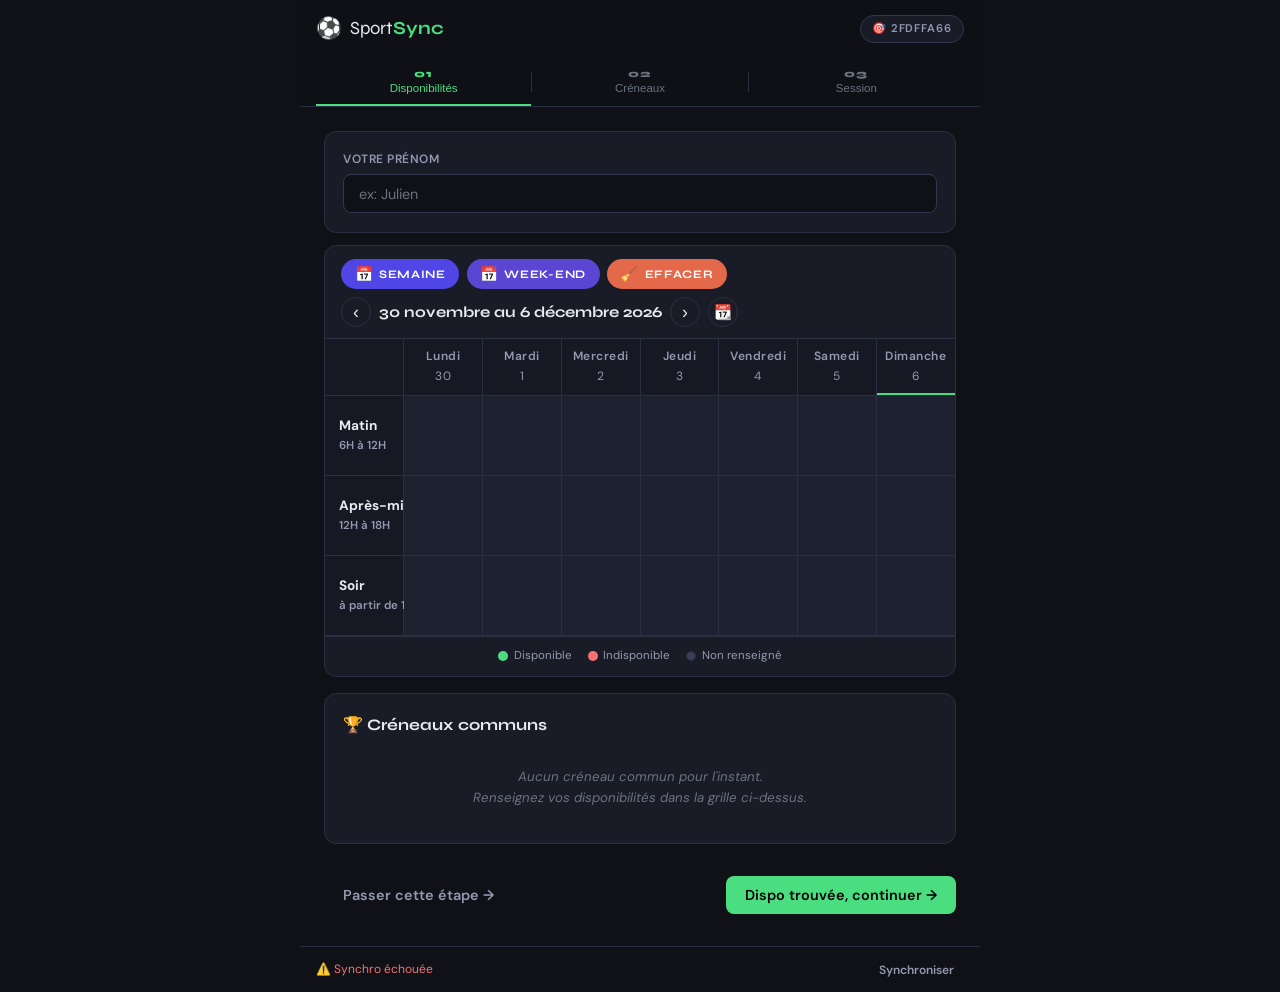
==== index.html @ 68a3a622 "V1.2 - version fonctionnelle - Correction de bugs - ajout d'une grille comme plany pour organiser l'" ====
<!DOCTYPE html>
<html lang="fr">
<head>
  <meta charset="UTF-8" />
  <meta name="viewport" content="width=device-width, initial-scale=1.0" />
  <meta name="theme-color" content="#0f1117" />
  <meta name="description" content="Organisez vos sessions de sport entre amis" />
  <title>SportSync — Sessions entre amis</title>

  <!-- PWA Manifest -->
  <link rel="manifest" href="manifest.json" />

  <!-- Fonts -->
  <link rel="preconnect" href="https://fonts.googleapis.com" />
  <link rel="preconnect" href="https://fonts.gstatic.com" crossorigin />
  <link href="https://fonts.googleapis.com/css2?family=Syne:wght@400;600;700;800&family=DM+Sans:ital,wght@0,300;0,400;0,500;1,300&display=swap" rel="stylesheet" />

  <!-- jQuery -->
  <script src="https://code.jquery.com/jquery-3.7.1.min.js" integrity="sha256-/JqT3SQfawRcv/BIHPThkBvs0OEvtFFmqPF/lYI/Cxo=" crossorigin="anonymous"></script>

  <!-- SheetJS CDN (export .xlsx) -->
  <script src="https://cdn.sheetjs.com/xlsx-latest/package/dist/xlsx.full.min.js"></script>

  <link rel="stylesheet" href="style.css" />
  <link rel="stylesheet" href="dispo.css" />
</head>
<body>

  <!-- ─── OFFLINE BANNER ─────────────────────────────────────── -->
  <div id="offline-banner" class="offline-banner hidden">
    <span class="offline-dot"></span>
    Mode consultation — modifications désactivées
  </div>

  <!-- ─── APP SHELL ──────────────────────────────────────────── -->
  <div id="app">

    <!-- HEADER -->
    <header class="app-header">
      <div class="header-inner">
        <div class="logo">
          <span class="logo-icon">⚽</span>
          <span class="logo-text">Sport<strong>Sync</strong></span>
        </div>
        <div class="session-badge" id="session-badge">—</div>
      </div>

      <!-- STEP PROGRESS NAV -->
      <nav class="steps-nav" id="steps-nav">
        <button class="step-btn active" data-step="1">
          <span class="step-num">01</span>
          <span class="step-label">Disponibilités</span>
        </button>
        <div class="step-connector"></div>
        <button class="step-btn" data-step="2">
          <span class="step-num">02</span>
          <span class="step-label">Créneaux</span>
        </button>
        <div class="step-connector"></div>
        <button class="step-btn" data-step="3">
          <span class="step-num">03</span>
          <span class="step-label">Session</span>
        </button>
      </nav>
    </header>

    <!-- MAIN CONTENT AREA -->
    <main class="app-main" id="app-main">

      <!-- ══════════════════════════════════════════════
           ÉTAPE 1 — DISPONIBILITÉS (Grille Plany)
      ══════════════════════════════════════════════ -->
      <section class="step-panel active" id="step-1">

        <!-- Saisie du prénom -->
        <div class="dispo-identity card">
          <div class="form-group">
            <label for="dispo-username">Votre prénom</label>
            <input type="text" id="dispo-username" placeholder="ex: Julien" autocomplete="given-name" />
          </div>
        </div>

        <!-- Grille Plany -->
        <div class="plany-module card">

          <div class="plany-toolbar">
            <div class="plany-filters">
              <div class="plany-filter-group">
                <button class="plany-btn plany-btn--week"    id="btn-filter-week">    <span class="plany-btn-icon">📅</span><span>SEMAINE</span></button>
                <button class="plany-btn plany-btn--weekend" id="btn-filter-weekend"> <span class="plany-btn-icon">📅</span><span>WEEK-END</span></button>
                <button class="plany-btn plany-btn--clear"   id="btn-filter-clear">   <span class="plany-btn-icon">🧹</span><span>EFFACER</span></button>
              </div>
            </div>
            <div class="plany-nav">
              <button class="plany-nav-arrow" id="btn-week-prev" aria-label="Semaine précédente">‹</button>
              <span class="plany-period" id="plany-period-label">—</span>
              <button class="plany-nav-arrow" id="btn-week-next" aria-label="Semaine suivante">›</button>
              <button class="plany-nav-cal"   id="btn-week-today" title="Aujourd'hui">📆</button>
            </div>
          </div>

          <div class="plany-grid-wrapper">
            <table class="plany-grid" id="plany-grid" role="grid" aria-label="Grille de disponibilités"></table>
          </div>

          <div class="plany-legend">
            <span class="legend-item"><span class="legend-dot legend-dot--ok"></span> Disponible</span>
            <span class="legend-item"><span class="legend-dot legend-dot--no"></span> Indisponible</span>
            <span class="legend-item"><span class="legend-dot legend-dot--empty"></span> Non renseigné</span>
          </div>
        </div>

        <!-- Panneau Créneaux Communs -->
        <div class="card" id="dispo-common-panel">
          <h3 class="card-title">🏆 Créneaux communs</h3>
          <div id="dispo-common-slots">
            <p class="empty-state">Renseignez vos disponibilités dans la grille ci-dessus.</p>
          </div>
        </div>

        <div class="step-actions">
          <button class="btn btn-ghost" id="btn-skip-dispo">Passer cette étape →</button>
          <button class="btn btn-primary" id="btn-dispo-next">Dispo trouvée, continuer →</button>
        </div>
      </section>

      <!-- Overlays grille dispo (hors flux de l'étape) -->
      <!-- Bottom sheet bulk (Semaine / Week-end) -->
      <div class="plany-bulk-overlay hidden" id="plany-bulk-overlay" role="dialog" aria-modal="true">
        <div class="plany-bulk-sheet">
          <p class="plany-bulk-title" id="plany-bulk-title">Que faire ?</p>
          <button class="plany-bulk-btn plany-bulk-btn--ok"     data-bulk="ok">✅ Disponible pour tous ces jours</button>
          <button class="plany-bulk-btn plany-bulk-btn--no"     data-bulk="no">❌ Indisponible pour tous ces jours</button>
          <button class="plany-bulk-btn plany-bulk-btn--clear"  data-bulk="clear">🗑️ Effacer ces jours</button>
          <button class="plany-bulk-btn plany-bulk-btn--cancel" id="btn-bulk-cancel">Annuler</button>
        </div>
      </div>

      <!-- Bottom sheet cellule (mobile) -->
      <div class="plany-cell-overlay hidden" id="plany-cell-overlay" role="dialog" aria-modal="true">
        <div class="plany-cell-sheet" id="plany-cell-sheet">
          <p class="plany-cell-title" id="plany-cell-title">—</p>
          <div id="plany-cell-options"></div>
          <button class="plany-cell-close" id="btn-cell-close">FERMER</button>
        </div>
      </div>

      <!-- ══════════════════════════════════════════════
           ÉTAPE 2 — CRÉNEAUX DE TERRAINS
      ══════════════════════════════════════════════ -->
      <section class="step-panel" id="step-2">
        <div class="panel-header">
          <h2>Recherche de créneaux</h2>
          <p class="panel-sub">Collez une annonce de réservation pour en extraire les créneaux automatiquement.</p>
        </div>

        <!-- Smart Parser -->
        <div class="card card-accent">
          <div class="card-title-row">
            <h3 class="card-title">✦ Smart Parser</h3>
            <span class="badge badge-new">IA locale</span>
          </div>
          <p class="card-desc">Collez ci-dessous le texte brut copié depuis un site de réservation de terrain.</p>
          <textarea
            id="smart-parser-input"
            class="parser-textarea"
            placeholder="Ex: Mardi 15 juillet — 20h00 à 21h00 — Terrain synthétique n°3 — 18€/h..."
            rows="5"
          ></textarea>
          <div class="parser-actions">
            <button class="btn btn-accent" id="btn-parse">Extraire les créneaux</button>
            <button class="btn btn-ghost btn-sm" id="btn-parse-clear">Effacer</button>
          </div>
          <!-- Résultat du parser -->
          <div id="parser-result" class="parser-result hidden"></div>
        </div>

        <!-- Créneaux proposés -->
        <div class="card">
          <h3 class="card-title">Créneaux proposés</h3>
          <div id="slots-container">
            <p class="empty-state">Aucun créneau ajouté pour l'instant.</p>
          </div>
          <button class="btn btn-outline btn-sm" id="btn-add-slot-manual" style="margin-top:1rem">
            + Ajouter manuellement
          </button>
        </div>

        <!-- Météo -->
        <div class="card card-weather" id="weather-card">
          <h3 class="card-title">🌤 Météo du jour sélectionné</h3>
          <div id="weather-content">
            <p class="empty-state">Sélectionnez un créneau pour voir la météo.</p>
          </div>
        </div>

        <div class="step-actions">
          <button class="btn btn-ghost" id="btn-slots-back">← Retour</button>
          <button class="btn btn-primary" id="btn-slots-next">Créneau retenu, finaliser →</button>
        </div>
      </section>

      <!-- ══════════════════════════════════════════════
           ÉTAPE 3 — SESSION FINALE
      ══════════════════════════════════════════════ -->
      <section class="step-panel" id="step-3">
        <div class="panel-header">
          <h2>Finalisation</h2>
          <p class="panel-sub">Confirmez les détails et gérez les inscriptions.</p>
        </div>

        <!-- ── MODE LECTURE : fiche récap (injectée par renderSession) ── -->
        <div class="card" id="session-view-card">
          <div class="card-title-row">
            <h3 class="card-title">📋 Infos de la session</h3>
          </div>
          <!-- Contenu injecté par renderSession() -->
          <div id="session-view"></div>
        </div>

        <!-- ── MODE ÉDITION : formulaire complet ── -->
        <div class="card hidden" id="session-form">
          <h3 class="card-title">✏️ Renseigner / Modifier la session</h3>

          <!-- Recherche club -->
          <div class="form-row" style="position:relative">
            <div class="form-group">
              <label for="session-club-search">Rechercher un club enregistré</label>
              <input type="text" id="session-club-search" placeholder="ex: City Padel…" autocomplete="off" />
              <div id="club-suggestions" class="club-suggestions hidden"></div>
            </div>
          </div>

          <!-- Date & heure -->
          <div class="form-row">
            <div class="form-group">
              <label for="session-date">Date &amp; heure</label>
              <input type="datetime-local" id="session-date" />
            </div>
          </div>

          <!-- Lieu + Prix -->
          <div class="form-row two-col">
            <div class="form-group">
              <label for="session-venue">Lieu / Terrain</label>
              <input type="text" id="session-venue" placeholder="ex: City Padel Bordeaux" />
            </div>
            <div class="form-group">
              <label for="session-price">Prix total (€)</label>
              <input type="number" id="session-price" placeholder="ex: 36" min="0" step="0.5" />
            </div>
          </div>

          <!-- Adresse -->
          <div class="form-row">
            <div class="form-group">
              <label for="session-address">Adresse</label>
              <input type="text" id="session-address" placeholder="12 rue des Sports, Bordeaux" />
            </div>
          </div>

          <!-- Google Maps URL -->
          <div class="form-row">
            <div class="form-group">
              <label for="session-maps-url">Lien Google Maps</label>
              <input type="url" id="session-maps-url" placeholder="https://maps.google.com/…" />
            </div>
          </div>

          <!-- Lien réservation -->
          <div class="form-row">
            <div class="form-group">
              <label for="session-booking-url">Lien de réservation</label>
              <input type="url" id="session-booking-url" placeholder="https://…" />
            </div>
          </div>

          <!-- Notes + Max joueurs -->
          <div class="form-row two-col">
            <div class="form-group">
              <label for="session-notes">Notes</label>
              <input type="text" id="session-notes" placeholder="Parking, code d'accès…" />
            </div>
            <div class="form-group">
              <label for="session-max-players">Joueurs max <span style="color:var(--accent);font-size:.7rem">(avant liste d'attente)</span></label>
              <input type="number" id="session-max-players" value="10" min="1" max="50" />
            </div>
          </div>

          <div style="display:flex;gap:.6rem;flex-wrap:wrap;margin-top:.5rem">
            <button class="btn btn-primary" id="btn-save-session">💾 Enregistrer</button>
            <button class="btn btn-ghost"   id="btn-cancel-edit">Annuler</button>
          </div>
        </div>

        <!-- Inscriptions -->
        <div class="card">
          <h3 class="card-title">
            Inscrits <span id="player-count" class="count-badge">0</span>
            <span style="font-size:.7rem;color:var(--text-sub);font-weight:400"> / </span>
            <span id="player-max" class="count-badge count-badge--grey">10</span>
          </h3>
          <div id="players-list">
            <p class="empty-state">Aucun inscrit pour l'instant.</p>
          </div>
          <div class="form-row two-col" style="margin-top:1rem">
            <div class="form-group">
              <input type="text" id="new-player-name" placeholder="Prénom" />
            </div>
            <button class="btn btn-outline" id="btn-add-player">+ Inscrire</button>
          </div>
        </div>

        <!-- Liste d'attente -->
        <div class="card">
          <h3 class="card-title">Liste d'attente <span id="waitlist-count" class="count-badge count-badge--grey">0</span></h3>
          <div id="waitlist-container">
            <p class="empty-state">Liste d'attente vide.</p>
          </div>
        </div>

        <!-- Exports -->
        <div class="card card-export">
          <h3 class="card-title">Exporter</h3>
          <div class="export-actions">
            <button class="btn btn-export" id="btn-export-xlsx"><span class="export-icon">📊</span> Export Excel (.xlsx)</button>
            <button class="btn btn-export" id="btn-export-ics"><span class="export-icon">📅</span> Ajouter au calendrier (.ics)</button>
          </div>
        </div>

        <div class="step-actions">
          <button class="btn btn-ghost" id="btn-final-back">← Retour</button>
        </div>
      </section>

    </main>

    <!-- SYNC STATUS -->
    <footer class="app-footer">
      <span id="sync-status" class="sync-status">⏳ Vérification…</span>
      <button class="btn btn-ghost btn-xs" id="btn-force-sync">Synchroniser</button>
    </footer>

  </div><!-- /#app -->

  <!-- MODAL — Ajout manuel créneau -->
  <div class="modal-overlay hidden" id="modal-slot">
    <div class="modal">
      <h3>Ajouter un créneau</h3>
      <div class="form-group"><label>Date</label><input type="date" id="modal-slot-date" /></div>
      <div class="form-row two-col">
        <div class="form-group"><label>Début</label><input type="time" id="modal-slot-start" /></div>
        <div class="form-group"><label>Fin</label><input type="time" id="modal-slot-end" /></div>
      </div>
      <div class="form-row two-col">
        <div class="form-group"><label>Lieu</label><input type="text" id="modal-slot-venue" placeholder="Terrain n°2" /></div>
        <div class="form-group"><label>Prix (€)</label><input type="number" id="modal-slot-price" placeholder="18" /></div>
      </div>
      <div class="modal-actions">
        <button class="btn btn-ghost" id="btn-modal-cancel">Annuler</button>
        <button class="btn btn-primary" id="btn-modal-confirm">Ajouter</button>
      </div>
    </div>
  </div>

  <!-- TOAST NOTIFICATION -->
  <div id="toast" class="toast hidden"></div>

  <script src="dispo.js"></script>
  <script src="app.js"></script>
</body>
</html>
---- style.css ----
/* ═══════════════════════════════════════════════════
   SPORTSYNC — style.css
   Thème : Dark industrial / sporty
   Mobile-first, CSS custom properties
═══════════════════════════════════════════════════ */

/* ─── RESET & BASE ───────────────────────────────── */
*, *::before, *::after { box-sizing: border-box; margin: 0; padding: 0; }

:root {
  /* Palette */
  --bg:           #0f1117;
  --bg-card:      #191c27;
  --bg-card-alt:  #1e2130;
  --border:       #2a2f42;
  --border-light: #323750;

  --accent:       #4ade80;      /* vert sport */
  --accent-dim:   #22c55e44;
  --accent2:      #f59e0b;      /* orange vote */
  --accent3:      #60a5fa;      /* bleu météo */
  --danger:       #f87171;
  --muted:        #6b7280;

  --text:         #e8eaf0;
  --text-sub:     #9299b0;
  --text-inv:     #0f1117;

  /* Typography */
  --font-display: 'Syne', sans-serif;
  --font-body:    'DM Sans', sans-serif;

  /* Spacing */
  --gap:    1rem;
  --radius: 12px;
  --radius-sm: 8px;

  /* Transitions */
  --ease: cubic-bezier(0.22, 1, 0.36, 1);
}

html { font-size: 16px; scroll-behavior: smooth; }

body {
  font-family: var(--font-body);
  background: var(--bg);
  color: var(--text);
  min-height: 100dvh;
  line-height: 1.6;
  -webkit-font-smoothing: antialiased;
}

/* ─── OFFLINE BANNER ─────────────────────────────── */
.offline-banner {
  position: fixed;
  top: 0; left: 0; right: 0;
  z-index: 1000;
  background: var(--accent2);
  color: #000;
  font-size: .8rem;
  font-weight: 600;
  letter-spacing: .04em;
  padding: .4rem 1rem;
  text-align: center;
  display: flex;
  align-items: center;
  justify-content: center;
  gap: .5rem;
}

.offline-dot {
  width: 8px; height: 8px;
  border-radius: 50%;
  background: #000;
  animation: pulse 1.4s ease infinite;
}

@keyframes pulse {
  0%, 100% { opacity: 1; }
  50%       { opacity: .3; }
}

/* ─── APP SHELL ──────────────────────────────────── */
#app {
  display: flex;
  flex-direction: column;
  min-height: 100dvh;
  max-width: 680px;
  margin: 0 auto;
}

/* ─── HEADER ─────────────────────────────────────── */
.app-header {
  position: sticky;
  top: 0;
  z-index: 100;
  background: rgba(15,17,23,.92);
  backdrop-filter: blur(12px);
  -webkit-backdrop-filter: blur(12px);
  border-bottom: 1px solid var(--border);
  padding: .75rem 1rem 0;
}

.header-inner {
  display: flex;
  align-items: center;
  justify-content: space-between;
  margin-bottom: .75rem;
}

.logo {
  display: flex;
  align-items: center;
  gap: .5rem;
  font-family: var(--font-display);
  font-size: 1.15rem;
  color: var(--text);
}

.logo-icon { font-size: 1.3rem; }
.logo strong { color: var(--accent); }

.session-badge {
  font-size: .7rem;
  font-weight: 600;
  letter-spacing: .08em;
  text-transform: uppercase;
  background: var(--bg-card);
  border: 1px solid var(--border-light);
  color: var(--text-sub);
  padding: .25rem .7rem;
  border-radius: 100px;
}

/* ─── STEPS NAV ──────────────────────────────────── */
.steps-nav {
  display: flex;
  align-items: center;
  gap: 0;
  padding-bottom: 0;
  overflow-x: auto;
  scrollbar-width: none;
}

.steps-nav::-webkit-scrollbar { display: none; }

.step-btn {
  display: flex;
  flex-direction: column;
  align-items: center;
  gap: .15rem;
  padding: .6rem .75rem;
  background: none;
  border: none;
  border-bottom: 2px solid transparent;
  cursor: pointer;
  transition: border-color .2s var(--ease), color .2s;
  color: var(--muted);
  flex: 1;
  min-width: 90px;
}

.step-btn.active {
  color: var(--accent);
  border-bottom-color: var(--accent);
}

.step-btn.done {
  color: var(--text-sub);
  border-bottom-color: var(--border-light);
}

.step-num {
  font-family: var(--font-display);
  font-size: .65rem;
  font-weight: 800;
  letter-spacing: .1em;
}

.step-label {
  font-size: .72rem;
  font-weight: 500;
}

.step-connector {
  width: 1px;
  height: 20px;
  background: var(--border);
  flex-shrink: 0;
}

/* ─── MAIN / PANELS ──────────────────────────────── */
.app-main { flex: 1; padding: 1.25rem 1rem; }

.step-panel {
  display: none;
  animation: fadeUp .3s var(--ease) both;
}

.step-panel.active { display: block; }

@keyframes fadeUp {
  from { opacity: 0; transform: translateY(10px); }
  to   { opacity: 1; transform: translateY(0); }
}

/* ─── PANEL HEADER ───────────────────────────────── */
.panel-header { margin-bottom: 1.25rem; }

.panel-header h2 {
  font-family: var(--font-display);
  font-size: 1.5rem;
  font-weight: 800;
  letter-spacing: -.02em;
  color: var(--text);
}

.panel-sub {
  font-size: .85rem;
  color: var(--text-sub);
  margin-top: .2rem;
}

/* ─── CARDS ──────────────────────────────────────── */
.card {
  background: var(--bg-card);
  border: 1px solid var(--border);
  border-radius: var(--radius);
  padding: 1.15rem;
  margin-bottom: 1rem;
  transition: border-color .2s;
}

.card:focus-within { border-color: var(--border-light); }

.card-accent {
  background: linear-gradient(135deg, #191c27 60%, #1a2520);
  border-color: var(--accent-dim);
  position: relative;
  overflow: hidden;
}

.card-accent::before {
  content: '';
  position: absolute;
  top: -40px; right: -40px;
  width: 120px; height: 120px;
  background: radial-gradient(circle, var(--accent-dim) 0%, transparent 70%);
  pointer-events: none;
}

.card-weather { border-color: #1e3a5f; background: linear-gradient(135deg, #191c27 60%, #131e30); }
.card-export  { background: var(--bg-card-alt); }

.card-title {
  font-family: var(--font-display);
  font-size: 1rem;
  font-weight: 700;
  margin-bottom: .75rem;
  color: var(--text);
}

.card-title-row {
  display: flex;
  align-items: center;
  justify-content: space-between;
  margin-bottom: .5rem;
}

.card-desc {
  font-size: .82rem;
  color: var(--text-sub);
  margin-bottom: .75rem;
}

/* ─── FORMS ──────────────────────────────────────── */
.form-row { margin-bottom: .75rem; }
.form-row.two-col { display: grid; grid-template-columns: 1fr 1fr; gap: .75rem; }

.form-group {
  display: flex;
  flex-direction: column;
  gap: .3rem;
}

label {
  font-size: .75rem;
  font-weight: 600;
  color: var(--text-sub);
  letter-spacing: .04em;
  text-transform: uppercase;
}

input[type="text"],
input[type="number"],
input[type="date"],
input[type="time"],
input[type="datetime-local"],
textarea {
  background: var(--bg);
  border: 1px solid var(--border-light);
  border-radius: var(--radius-sm);
  color: var(--text);
  font-family: var(--font-body);
  font-size: .9rem;
  padding: .6rem .9rem;
  width: 100%;
  transition: border-color .2s;
  outline: none;
  -webkit-appearance: none;
}

input:focus, textarea:focus {
  border-color: var(--accent);
  box-shadow: 0 0 0 3px var(--accent-dim);
}

input::placeholder, textarea::placeholder { color: var(--muted); }

/* date/time color fix */
input[type="date"]::-webkit-calendar-picker-indicator,
input[type="time"]::-webkit-calendar-picker-indicator,
input[type="datetime-local"]::-webkit-calendar-picker-indicator {
  filter: invert(.6);
  cursor: pointer;
}

/* ─── PARSER TEXTAREA ────────────────────────────── */
.parser-textarea {
  font-size: .82rem;
  line-height: 1.7;
  resize: vertical;
  min-height: 100px;
}

.parser-actions {
  display: flex;
  align-items: center;
  gap: .6rem;
  margin-top: .6rem;
}

.parser-result {
  margin-top: 1rem;
  background: var(--bg);
  border: 1px solid var(--border-light);
  border-radius: var(--radius-sm);
  padding: .75rem;
  font-size: .8rem;
  font-family: 'Courier New', monospace;
  color: var(--accent);
  white-space: pre-wrap;
  word-break: break-word;
  max-height: 200px;
  overflow-y: auto;
}

/* ─── BUTTONS ────────────────────────────────────── */
.btn {
  display: inline-flex;
  align-items: center;
  justify-content: center;
  gap: .4rem;
  border: none;
  border-radius: var(--radius-sm);
  cursor: pointer;
  font-family: var(--font-body);
  font-size: .9rem;
  font-weight: 600;
  padding: .65rem 1.2rem;
  transition: background .15s, transform .1s, opacity .15s;
  text-decoration: none;
  white-space: nowrap;
}

.btn:active { transform: scale(.97); }
.btn:disabled { opacity: .4; cursor: not-allowed; }

.btn-primary  { background: var(--accent); color: #000; }
.btn-primary:hover { background: #6ee7a0; }

.btn-accent   { background: #22c55e22; color: var(--accent); border: 1px solid var(--accent-dim); }
.btn-accent:hover { background: #22c55e33; }

.btn-outline  { background: transparent; color: var(--text); border: 1px solid var(--border-light); }
.btn-outline:hover { border-color: var(--accent); color: var(--accent); }

.btn-ghost    { background: transparent; color: var(--text-sub); }
.btn-ghost:hover { color: var(--text); }

.btn-sm  { font-size: .8rem; padding: .45rem .9rem; }
.btn-xs  { font-size: .75rem; padding: .3rem .65rem; }

.btn-export {
  background: var(--bg);
  border: 1px solid var(--border-light);
  color: var(--text);
  border-radius: var(--radius-sm);
  padding: .75rem 1rem;
  font-size: .85rem;
  flex: 1;
}
.btn-export:hover { border-color: var(--accent); color: var(--accent); }
.export-icon { font-size: 1.1rem; }

/* ─── STEP ACTIONS ───────────────────────────────── */
.step-actions {
  display: flex;
  justify-content: space-between;
  align-items: center;
  padding: 1rem 0 .5rem;
  gap: .75rem;
}

.export-actions {
  display: flex;
  gap: .75rem;
  flex-wrap: wrap;
}

/* ─── BADGES ─────────────────────────────────────── */
.badge {
  font-size: .65rem;
  font-weight: 700;
  letter-spacing: .08em;
  text-transform: uppercase;
  padding: .2rem .6rem;
  border-radius: 100px;
}

.badge-new { background: var(--accent-dim); color: var(--accent); }

.count-badge {
  display: inline-flex;
  align-items: center;
  justify-content: center;
  background: var(--accent-dim);
  color: var(--accent);
  font-size: .72rem;
  font-weight: 700;
  padding: .1rem .45rem;
  border-radius: 100px;
  margin-left: .4rem;
  font-family: var(--font-display);
}

.count-badge--grey {
  background: var(--border);
  color: var(--muted);
}

/* ─── EMPTY STATE ────────────────────────────────── */
.empty-state {
  font-size: .83rem;
  color: var(--muted);
  text-align: center;
  padding: 1rem 0;
  font-style: italic;
}

/* ─── DISPO TABLE ────────────────────────────────── */
.dispo-table {
  width: 100%;
  border-collapse: collapse;
  font-size: .82rem;
}

.dispo-table th {
  text-align: left;
  font-size: .7rem;
  font-weight: 700;
  text-transform: uppercase;
  letter-spacing: .06em;
  color: var(--text-sub);
  padding: .4rem .5rem;
  border-bottom: 1px solid var(--border);
}

.dispo-table td {
  padding: .5rem .5rem;
  border-bottom: 1px solid var(--border);
  color: var(--text);
  vertical-align: middle;
}

.dispo-table tr:last-child td { border-bottom: none; }

.dispo-table tr:hover td { background: var(--bg-card-alt); }

.btn-delete {
  background: none;
  border: none;
  color: var(--muted);
  cursor: pointer;
  font-size: .8rem;
  padding: .2rem .4rem;
  border-radius: 4px;
  transition: color .15s, background .15s;
}
.btn-delete:hover { color: var(--danger); background: #f8717122; }

/* ─── SLOTS LIST ─────────────────────────────────── */
.slot-item {
  display: flex;
  align-items: center;
  gap: .75rem;
  padding: .65rem .5rem;
  border-bottom: 1px solid var(--border);
  transition: background .15s;
}

.slot-item:last-child { border-bottom: none; }
.slot-item:hover { background: var(--bg-card-alt); border-radius: var(--radius-sm); }

.slot-info { flex: 1; }

.slot-date {
  font-family: var(--font-display);
  font-weight: 700;
  font-size: .9rem;
}

.slot-meta {
  font-size: .75rem;
  color: var(--text-sub);
  margin-top: .1rem;
}

.slot-price {
  font-size: .85rem;
  font-weight: 700;
  color: var(--accent2);
  white-space: nowrap;
}

.vote-btn {
  background: var(--bg);
  border: 1px solid var(--border-light);
  color: var(--text-sub);
  border-radius: var(--radius-sm);
  padding: .3rem .6rem;
  font-size: .8rem;
  cursor: pointer;
  transition: all .15s;
  display: flex;
  align-items: center;
  gap: .3rem;
}

.vote-btn.voted {
  background: var(--accent-dim);
  border-color: var(--accent);
  color: var(--accent);
}

.vote-btn:hover:not(.voted) { border-color: var(--border-light); color: var(--text); }

/* ─── PLAYERS LIST ───────────────────────────────── */
.player-item {
  display: flex;
  align-items: center;
  justify-content: space-between;
  padding: .5rem .5rem;
  border-bottom: 1px solid var(--border);
}

.player-item:last-child { border-bottom: none; }

.player-name { font-size: .9rem; font-weight: 500; }
.player-num  { font-size: .72rem; color: var(--muted); }

/* ─── WEATHER WIDGET ─────────────────────────────── */
.weather-grid {
  display: grid;
  grid-template-columns: repeat(auto-fit, minmax(100px, 1fr));
  gap: .6rem;
  margin-top: .5rem;
}

.weather-cell {
  background: var(--bg);
  border-radius: var(--radius-sm);
  padding: .6rem;
  text-align: center;
  border: 1px solid var(--border);
}

.weather-temp {
  font-family: var(--font-display);
  font-size: 1.3rem;
  font-weight: 800;
  color: var(--accent3);
}

.weather-label {
  font-size: .7rem;
  color: var(--text-sub);
  margin-top: .2rem;
}

/* ─── FOOTER / SYNC ──────────────────────────────── */
.app-footer {
  display: flex;
  align-items: center;
  justify-content: space-between;
  padding: .6rem 1rem;
  border-top: 1px solid var(--border);
  background: var(--bg);
}

.sync-status {
  font-size: .75rem;
  color: var(--muted);
}

.sync-status.ok   { color: var(--accent); }
.sync-status.err  { color: var(--danger); }

/* ─── MODAL ──────────────────────────────────────── */
.modal-overlay {
  position: fixed;
  inset: 0;
  z-index: 200;
  background: rgba(0,0,0,.7);
  backdrop-filter: blur(4px);
  display: flex;
  align-items: flex-end;
  justify-content: center;
  padding: 1rem;
  animation: fadeIn .2s ease;
}

@keyframes fadeIn { from { opacity: 0; } to { opacity: 1; } }

.modal {
  background: var(--bg-card);
  border: 1px solid var(--border-light);
  border-radius: var(--radius) var(--radius) 0 0;
  padding: 1.5rem 1.25rem;
  width: 100%;
  max-width: 480px;
  animation: slideUp .3s var(--ease);
}

@keyframes slideUp {
  from { transform: translateY(30px); opacity: 0; }
  to   { transform: translateY(0);    opacity: 1; }
}

.modal h3 {
  font-family: var(--font-display);
  font-size: 1.1rem;
  font-weight: 700;
  margin-bottom: 1rem;
}

.modal-actions {
  display: flex;
  justify-content: flex-end;
  gap: .6rem;
  margin-top: 1.25rem;
}

/* ─── TOAST ──────────────────────────────────────── */
.toast {
  position: fixed;
  bottom: 5rem;
  left: 50%;
  transform: translateX(-50%);
  background: var(--bg-card-alt);
  border: 1px solid var(--border-light);
  color: var(--text);
  font-size: .85rem;
  font-weight: 500;
  padding: .65rem 1.25rem;
  border-radius: 100px;
  z-index: 300;
  white-space: nowrap;
  box-shadow: 0 8px 32px rgba(0,0,0,.5);
  animation: toastIn .25s var(--ease);
}

@keyframes toastIn {
  from { opacity: 0; transform: translateX(-50%) translateY(8px); }
  to   { opacity: 1; transform: translateX(-50%) translateY(0); }
}

.toast.success { border-color: var(--accent); color: var(--accent); }
.toast.error   { border-color: var(--danger); color: var(--danger); }

/* ─── UTILITY ────────────────────────────────────── */
.hidden { display: none !important; }

/* ─── RESPONSIVE (tablette+) ─────────────────────── */
@media (min-width: 600px) {
  .app-main { padding: 1.5rem; }

  .panel-header h2 { font-size: 1.85rem; }

  .step-btn { min-width: 120px; }

  .modal { border-radius: var(--radius); }
  .modal-overlay { align-items: center; }
}

/* ─── PWA safe area ──────────────────────────────── */
@supports (padding: env(safe-area-inset-bottom)) {
  .app-footer { padding-bottom: calc(.6rem + env(safe-area-inset-bottom)); }
}

/* ════════════════════════════════════════════════════
   SESSION — Fiche récapitulative (mode lecture)
════════════════════════════════════════════════════ */

.session-recap {
  display: flex;
  flex-direction: column;
  gap: .55rem;
}

.session-recap-row--main {
  display: flex;
  align-items: flex-start;
  justify-content: space-between;
  gap: .75rem;
}

.session-recap-date {
  font-family: var(--font-display);
  font-size: 1.05rem;
  font-weight: 800;
  color: var(--text);
  line-height: 1.2;
}

.session-recap-venue {
  font-size: .88rem;
  color: var(--accent);
  font-weight: 600;
  margin-top: .15rem;
}

.session-recap-price {
  font-family: var(--font-display);
  font-size: 1.15rem;
  font-weight: 800;
  color: var(--accent2);
  white-space: nowrap;
  padding-top: .1rem;
}

.session-recap-address,
.session-recap-notes {
  font-size: .82rem;
  color: var(--text-sub);
  line-height: 1.5;
}

.session-recap-actions {
  display: flex;
  gap: .5rem;
  flex-wrap: wrap;
  margin-top: .4rem;
  padding-top: .65rem;
  border-top: 1px solid var(--border);
}

.session-maps-btn {
  color: var(--accent3) !important;
  border-color: #1e3a5f !important;
}

/* ════════════════════════════════════════════════════
   CLUBS — Autocomplétion
════════════════════════════════════════════════════ */

.club-suggestions {
  position: absolute;
  top: calc(100% + 4px);
  left: 0; right: 0;
  z-index: 200;
  background: var(--bg-card-alt);
  border: 1px solid var(--border-light);
  border-radius: var(--radius-sm);
  box-shadow: 0 8px 24px rgba(0,0,0,.4);
  max-height: 200px;
  overflow-y: auto;
}

.club-suggestion {
  padding: .6rem .85rem;
  cursor: pointer;
  display: flex;
  flex-direction: column;
  gap: .1rem;
  border-bottom: 1px solid var(--border);
  transition: background .12s;
}
.club-suggestion:last-child { border-bottom: none; }
.club-suggestion:hover { background: var(--bg-card); }

.club-name {
  font-size: .88rem;
  font-weight: 600;
  color: var(--text);
}

.club-addr {
  font-size: .73rem;
  color: var(--text-sub);
}
---- dispo.css ----
/* ════════════════════════════════════════════════════
   SPORTSYNC — dispo.css
   Module grille Disponibilités (style Plany)
   Mobile-first → Desktop via media queries
════════════════════════════════════════════════════ */

/* ── Variables (héritées de style.css, redéclarées ici
      pour que le fichier soit autonome si besoin) ── */
:root {
  --dispo-ok:        #4ade80;
  --dispo-ok-bg:     #16a34a55;
  --dispo-ok-hover:  #16a34a88;
  --dispo-no:        #f87171;
  --dispo-no-bg:     #dc262655;
  --dispo-no-hover:  #dc262688;
  --dispo-empty-bg:  #1e2130;
  --dispo-empty-hover:#252a3a;
  --dispo-border:    #2a2f42;
  --dispo-header-bg: #161924;
  --dispo-text:      #e8eaf0;
  --dispo-sub:       #9299b0;
  --dispo-radius:    10px;
  --dispo-cell-h-mob: 52px;   /* hauteur cellule mobile */
  --dispo-cell-h-desk: 80px;  /* hauteur cellule desktop */
}

/* ════════════════════════════════════════════════════
   IDENTITY BAR
════════════════════════════════════════════════════ */
.dispo-identity {
  margin-bottom: .75rem;
}

/* ════════════════════════════════════════════════════
   MODULE WRAPPER
════════════════════════════════════════════════════ */
.plany-module {
  padding: 0;
  overflow: hidden;
}

/* ════════════════════════════════════════════════════
   TOOLBAR
════════════════════════════════════════════════════ */
.plany-toolbar {
  display: flex;
  flex-direction: column;
  gap: .6rem;
  padding: .85rem 1rem .65rem;
  border-bottom: 1px solid var(--dispo-border);
}

/* ── Filtres ── */
.plany-filters { display: flex; align-items: center; }

.plany-filter-group {
  display: flex;
  gap: .45rem;
  flex-wrap: wrap;
}

.plany-btn {
  display: inline-flex;
  align-items: center;
  gap: .35rem;
  font-family: var(--font-display, 'Syne', sans-serif);
  font-size: .72rem;
  font-weight: 700;
  letter-spacing: .06em;
  padding: .4rem .85rem;
  border: none;
  border-radius: 100px;
  cursor: pointer;
  transition: opacity .15s, transform .1s;
  white-space: nowrap;
}

.plany-btn:active { transform: scale(.95); }

.plany-btn--week    { background: #4f46e5; color: #fff; }
.plany-btn--weekend { background: #5b46d4; color: #fff; }
.plany-btn--clear   { background: #e4684a; color: #fff; }

.plany-btn-icon { font-size: .9rem; }

/* ── Navigation ── */
.plany-nav {
  display: flex;
  align-items: center;
  gap: .5rem;
}

.plany-period {
  font-family: var(--font-display, 'Syne', sans-serif);
  font-size: .95rem;
  font-weight: 700;
  color: var(--dispo-text);
  flex: 1;
  text-align: center;
}

.plany-nav-arrow {
  background: none;
  border: 1px solid var(--dispo-border);
  color: var(--dispo-text);
  border-radius: 50%;
  width: 30px; height: 30px;
  font-size: 1.1rem;
  cursor: pointer;
  display: flex; align-items: center; justify-content: center;
  transition: background .15s;
  flex-shrink: 0;
}
.plany-nav-arrow:hover { background: var(--dispo-empty-hover); }

.plany-nav-cal {
  background: none;
  border: 1px solid var(--dispo-border);
  border-radius: 50%;
  width: 30px; height: 30px;
  font-size: .9rem;
  cursor: pointer;
  display: flex; align-items: center; justify-content: center;
  transition: background .15s;
  flex-shrink: 0;
}
.plany-nav-cal:hover { background: var(--dispo-empty-hover); }

/* ════════════════════════════════════════════════════
   GRILLE — MOBILE (jours en lignes, créneaux en colonnes)
════════════════════════════════════════════════════ */
.plany-grid-wrapper {
  overflow-x: auto;
  -webkit-overflow-scrolling: touch;
}

.plany-grid {
  width: 100%;
  border-collapse: collapse;
  table-layout: fixed;
}

/* ── En-têtes ── */
.plany-grid th {
  background: var(--dispo-header-bg);
  color: var(--dispo-sub);
  font-family: var(--font-body, 'DM Sans', sans-serif);
  font-size: .72rem;
  font-weight: 600;
  letter-spacing: .04em;
  text-align: center;
  padding: .55rem .3rem;
  border-bottom: 1px solid var(--dispo-border);
  border-right: 1px solid var(--dispo-border);
  white-space: nowrap;
}

.plany-grid th:last-child { border-right: none; }

/* Cellule coin vide (haut-gauche) */
.plany-grid th.corner { background: var(--dispo-header-bg); }

/* En-tête de ligne (jour) — mobile = colonne de gauche */
.plany-grid td.row-header {
  background: var(--dispo-header-bg);
  color: var(--dispo-sub);
  font-size: .75rem;
  font-weight: 600;
  text-align: left;
  padding: .5rem .65rem;
  border-right: 1px solid var(--dispo-border);
  border-bottom: 1px solid var(--dispo-border);
  white-space: nowrap;
  min-width: 64px;
  vertical-align: middle;
}

.row-header-day  { display: block; color: var(--dispo-text); font-size: .8rem; font-weight: 700; }
.row-header-date { display: block; font-size: .68rem; color: var(--dispo-sub); }

/* ── Cellules de données ── */
.plany-grid td.dispo-cell {
  height: var(--dispo-cell-h-mob);
  border-right: 1px solid var(--dispo-border);
  border-bottom: 1px solid var(--dispo-border);
  cursor: pointer;
  position: relative;
  transition: background .15s;
  vertical-align: middle;
  text-align: center;
  user-select: none;
  -webkit-tap-highlight-color: transparent;
}

.plany-grid td.dispo-cell:last-child { border-right: none; }

/* États */
.dispo-cell[data-state=""]      { background: var(--dispo-empty-bg); }
.dispo-cell[data-state="ok"]    { background: var(--dispo-ok-bg); }
.dispo-cell[data-state="no"]    { background: var(--dispo-no-bg); }

/* Icône dans la cellule */
.cell-icon {
  font-size: 1.15rem;
  line-height: 1;
  display: block;
  pointer-events: none;
}

/* ── Hover desktop : mini overlay dans la cellule ── */
@media (hover: hover) {
  .dispo-cell:hover { background: var(--dispo-empty-hover); }
  .dispo-cell[data-state="ok"]:hover  { background: var(--dispo-ok-hover); }
  .dispo-cell[data-state="no"]:hover  { background: var(--dispo-no-hover); }

  /* Mini-options inline au hover — desktop uniquement */
  .dispo-cell .cell-hover-options {
    display: none;
    position: absolute;
    inset: 0;
    flex-direction: column;
    align-items: stretch;
    z-index: 10;
  }

  .dispo-cell:hover .cell-hover-options {
    display: flex;
  }

  .cell-hover-btn {
    flex: 1;
    border: none;
    cursor: pointer;
    font-size: .8rem;
    font-weight: 600;
    display: flex;
    align-items: center;
    justify-content: center;
    gap: .3rem;
    transition: filter .1s;
    color: #fff;
  }

  .cell-hover-btn:hover { filter: brightness(1.15); }
  .cell-hover-btn--ok    { background: #16a34acc; }
  .cell-hover-btn--no    { background: #dc2626cc; }
  .cell-hover-btn--clear { background: #374151cc; }

  /* Quand la cellule est vide, on affiche ok + no */
  .dispo-cell[data-state=""] .cell-hover-btn--clear { display: none; }

  /* Quand la cellule est "ok", on cache ok et on montre no + clear */
  .dispo-cell[data-state="ok"] .cell-hover-btn--ok   { display: none; }

  /* Quand la cellule est "no", on cache no et on montre ok + clear */
  .dispo-cell[data-state="no"] .cell-hover-btn--no   { display: none; }

  /* Sur desktop, le bottom sheet mobile est désactivé */
  #plany-cell-overlay { display: none !important; }
}

/* ════════════════════════════════════════════════════
   LÉGENDE
════════════════════════════════════════════════════ */
.plany-legend {
  display: flex;
  gap: 1rem;
  justify-content: center;
  padding: .65rem 1rem;
  border-top: 1px solid var(--dispo-border);
  flex-wrap: wrap;
}

.legend-item {
  display: flex;
  align-items: center;
  gap: .35rem;
  font-size: .72rem;
  color: var(--dispo-sub);
}

.legend-dot {
  width: 10px; height: 10px;
  border-radius: 50%;
  flex-shrink: 0;
}
.legend-dot--ok    { background: var(--dispo-ok); }
.legend-dot--no    { background: var(--dispo-no); }
.legend-dot--empty { background: #3a3f55; border: 1px solid var(--dispo-border); }

/* ════════════════════════════════════════════════════
   BOTTOM SHEET — CELLULE (mobile)
════════════════════════════════════════════════════ */
.plany-cell-overlay,
.plany-bulk-overlay {
  position: fixed;
  inset: 0;
  z-index: 500;
  background: rgba(0,0,0,.6);
  backdrop-filter: blur(3px);
  display: flex;
  align-items: flex-end;
  justify-content: center;
  animation: fadeIn .2s ease;
}

.plany-cell-overlay.hidden,
.plany-bulk-overlay.hidden { display: none !important; }

.plany-cell-sheet,
.plany-bulk-sheet {
  background: #1e2130;
  border: 1px solid #2a2f42;
  border-radius: 18px 18px 0 0;
  padding: 1.25rem 1rem 1.5rem;
  width: 100%;
  max-width: 480px;
  animation: slideUp .28s cubic-bezier(0.22,1,0.36,1);
}

@keyframes slideUp {
  from { transform: translateY(100%); opacity: 0; }
  to   { transform: translateY(0);    opacity: 1; }
}

.plany-cell-title,
.plany-bulk-title {
  font-family: var(--font-display, 'Syne', sans-serif);
  font-size: 1rem;
  font-weight: 700;
  color: var(--dispo-text);
  text-align: center;
  margin-bottom: .85rem;
}

/* Options du bottom sheet cellule */
#plany-cell-options {
  display: flex;
  flex-direction: column;
  gap: .55rem;
  margin-bottom: .75rem;
}

.cell-sheet-btn {
  display: flex;
  align-items: center;
  gap: .75rem;
  background: #252a3a;
  border: 1px solid #2a2f42;
  border-radius: 12px;
  padding: .85rem 1rem;
  font-size: .95rem;
  font-weight: 500;
  color: var(--dispo-text);
  cursor: pointer;
  transition: background .15s;
  text-align: left;
}
.cell-sheet-btn:hover { background: #2d3347; }

.cell-sheet-icon {
  width: 34px; height: 34px;
  border-radius: 8px;
  display: flex; align-items: center; justify-content: center;
  font-size: 1rem;
  flex-shrink: 0;
}
.cell-sheet-icon--ok    { background: #16a34a33; }
.cell-sheet-icon--no    { background: #dc262633; }
.cell-sheet-icon--clear { background: #37415133; }

.plany-cell-close {
  display: block;
  width: 100%;
  background: none;
  border: none;
  color: var(--dispo-sub);
  font-size: .8rem;
  font-weight: 700;
  letter-spacing: .1em;
  padding: .5rem;
  cursor: pointer;
  text-align: center;
  margin-top: .25rem;
}
.plany-cell-close:hover { color: var(--dispo-text); }

/* ════════════════════════════════════════════════════
   BOTTOM SHEET — BULK (Semaine / Week-end)
════════════════════════════════════════════════════ */
.plany-bulk-btn {
  display: block;
  width: 100%;
  background: #252a3a;
  border: 1px solid #2a2f42;
  border-radius: 12px;
  padding: .85rem 1rem;
  font-size: .9rem;
  font-weight: 500;
  color: var(--dispo-text);
  cursor: pointer;
  margin-bottom: .55rem;
  text-align: left;
  transition: background .15s;
}
.plany-bulk-btn:hover    { background: #2d3347; }
.plany-bulk-btn--ok      { border-color: #16a34a55; }
.plany-bulk-btn--no      { border-color: #dc262655; }
.plany-bulk-btn--clear   { border-color: #e4684a55; }
.plany-bulk-btn--cancel  {
  background: none;
  border-color: transparent;
  color: var(--dispo-sub);
  font-size: .8rem;
  text-align: center;
  letter-spacing: .08em;
}

/* ════════════════════════════════════════════════════
   DESKTOP — Grille inversée (créneaux en lignes, jours en colonnes)
════════════════════════════════════════════════════ */
@media (min-width: 700px) {

  .plany-toolbar {
    flex-direction: row;
    align-items: center;
    justify-content: space-between;
    flex-wrap: wrap;
    gap: .5rem;
  }

  .plany-period { text-align: left; flex: none; }

  .plany-grid td.dispo-cell {
    height: var(--dispo-cell-h-desk);
    min-width: 80px;
  }

  /* Sur desktop, la grille a les créneaux en lignes (th de gauche)
     et les jours en colonnes (th du haut) */
  .plany-grid th.col-header {
    min-width: 90px;
    font-size: .75rem;
  }

  .plany-grid td.row-header {
    text-align: left;
    min-width: 120px;
    padding: .6rem .85rem;
  }

  .row-header-day  { font-size: .85rem; }
  .row-header-date { font-size: .72rem; }
}

/* ════════════════════════════════════════════════════
   HIGHLIGHT — Jour actuel
════════════════════════════════════════════════════ */
.plany-grid th.today-col,
.plany-grid td.today-row {
  position: relative;
}

.plany-grid th.today-col::after {
  content: '';
  position: absolute;
  bottom: 0; left: 0; right: 0;
  height: 2px;
  background: var(--dispo-ok);
}

/* ════════════════════════════════════════════════════
   ANIMATION — pulse à la validation
════════════════════════════════════════════════════ */
@keyframes cellPop {
  0%   { transform: scale(1); }
  40%  { transform: scale(1.08); }
  100% { transform: scale(1); }
}
.dispo-cell.popping { animation: cellPop .22s ease; }

/* ════════════════════════════════════════════════════
   PANNEAU CRÉNEAUX COMMUNS (#dispo-common-slots)
════════════════════════════════════════════════════ */

#dispo-common-panel {
  margin-top: .5rem;
}

.common-slots-header {
  display: flex;
  align-items: center;
  justify-content: space-between;
  margin-bottom: .85rem;
}

.common-slots-title {
  font-size: .8rem;
  font-weight: 700;
  text-transform: uppercase;
  letter-spacing: .06em;
  color: var(--dispo-sub);
}

.common-slots-participants {
  font-size: .72rem;
  color: var(--dispo-sub);
  background: var(--dispo-header-bg);
  border: 1px solid var(--dispo-border);
  padding: .15rem .55rem;
  border-radius: 100px;
}

/* ── Item ── */
.common-slot-item {
  background: #161924;
  border: 1px solid var(--dispo-border);
  border-radius: 10px;
  padding: .75rem .9rem;
  margin-bottom: .55rem;
  transition: border-color .2s;
}

.common-slot-item:last-child { margin-bottom: 0; }

.common-slot-item--perfect {
  border-color: var(--dispo-ok);
  background: linear-gradient(135deg, #16a34a0d 0%, #161924 60%);
}

.common-slot-main {
  display: flex;
  align-items: flex-start;
  justify-content: space-between;
  gap: .5rem;
  margin-bottom: .55rem;
}

.common-slot-meta {
  display: flex;
  flex-direction: column;
  gap: .15rem;
}

.common-slot-date {
  font-family: var(--font-display, 'Syne', sans-serif);
  font-size: .92rem;
  font-weight: 700;
  color: var(--dispo-text);
}

.common-slot-period {
  font-size: .72rem;
  color: var(--dispo-sub);
}

/* ── Badge score ── */
.score-badge {
  display: inline-flex;
  align-items: center;
  gap: .3rem;
  font-size: .75rem;
  font-weight: 700;
  background: #1e2130;
  border: 1px solid var(--dispo-border);
  color: var(--dispo-sub);
  padding: .25rem .65rem;
  border-radius: 100px;
  white-space: nowrap;
}

.score-badge--perfect {
  background: var(--dispo-ok-bg);
  border-color: var(--dispo-ok);
  color: var(--dispo-ok);
}

/* ── Barre de progression ── */
.common-slot-bar-wrap {
  height: 4px;
  background: #2a2f42;
  border-radius: 100px;
  overflow: hidden;
  margin-bottom: .45rem;
}

.common-slot-bar {
  height: 100%;
  border-radius: 100px;
  transition: width .4s var(--ease, ease);
  min-width: 4px;
}

.bar--perfect { background: var(--dispo-ok); }
.bar--high    { background: #86efac; }
.bar--mid     { background: var(--dispo-ok); opacity:.6; }
.bar--low     { background: #6b7280; }

/* ── Noms ── */
.common-slot-names {
  font-size: .72rem;
  margin-top: .25rem;
  line-height: 1.5;
}

.ok-names { color: var(--dispo-ok); }
.no-names { color: var(--dispo-no); margin-top: .1rem; }
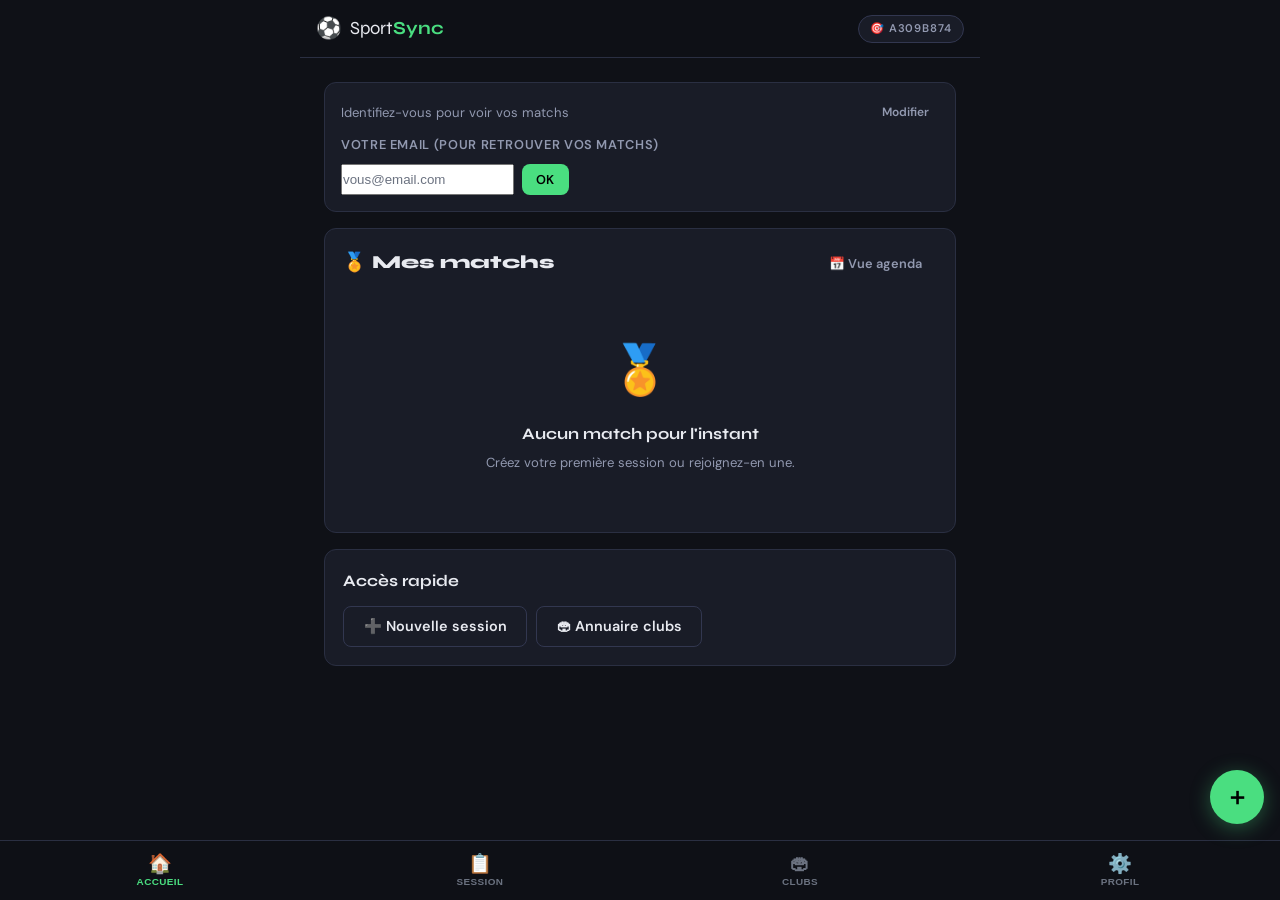
==== commit 43d4e7a5: "V2.0 - ajout écran d'accueil - correction de bugs - ajout vue liste + agenda" ====
--- a/index.html
+++ b/index.html
@@ -5,9 +5,7 @@
   <meta name="viewport" content="width=device-width, initial-scale=1.0" />
   <meta name="theme-color" content="#0f1117" />
   <meta name="description" content="Organisez vos sessions de sport entre amis" />
-  <title>SportSync — Sessions entre amis</title>
-
-  <!-- PWA Manifest -->
+  <title>SportSync</title>
   <link rel="manifest" href="manifest.json" />
 
   <!-- Fonts -->
@@ -16,27 +14,32 @@
   <link href="https://fonts.googleapis.com/css2?family=Syne:wght@400;600;700;800&family=DM+Sans:ital,wght@0,300;0,400;0,500;1,300&display=swap" rel="stylesheet" />
 
   <!-- jQuery -->
-  <script src="https://code.jquery.com/jquery-3.7.1.min.js" integrity="sha256-/JqT3SQfawRcv/BIHPThkBvs0OEvtFFmqPF/lYI/Cxo=" crossorigin="anonymous"></script>
-
-  <!-- SheetJS CDN (export .xlsx) -->
+  <script src="https://code.jquery.com/jquery-3.7.1.min.js"
+    integrity="sha256-/JqT3SQfawRcv/BIHPThkBvs0OEvtFFmqPF/lYI/Cxo=" crossorigin="anonymous"></script>
+
+  <!-- SheetJS -->
   <script src="https://cdn.sheetjs.com/xlsx-latest/package/dist/xlsx.full.min.js"></script>
 
+  <!-- Styles -->
   <link rel="stylesheet" href="style.css" />
   <link rel="stylesheet" href="dispo.css" />
+  <link rel="stylesheet" href="home.css" />
+  <link rel="stylesheet" href="clubs.css" />
 </head>
 <body>
 
-  <!-- ─── OFFLINE BANNER ─────────────────────────────────────── -->
+  <!-- ── OFFLINE BANNER ──────────────────────────── -->
   <div id="offline-banner" class="offline-banner hidden">
-    <span class="offline-dot"></span>
-    Mode consultation — modifications désactivées
+    <span class="offline-dot"></span> Mode consultation — modifications désactivées
   </div>
 
-  <!-- ─── APP SHELL ──────────────────────────────────────────── -->
+  <!-- ══════════════════════════════════════════════
+       APP SHELL
+  ══════════════════════════════════════════════ -->
   <div id="app">
 
-    <!-- HEADER -->
-    <header class="app-header">
+    <!-- HEADER commun -->
+    <header class="app-header" id="app-header">
       <div class="header-inner">
         <div class="logo">
           <span class="logo-icon">⚽</span>
@@ -44,306 +47,413 @@
         </div>
         <div class="session-badge" id="session-badge">—</div>
       </div>
-
-      <!-- STEP PROGRESS NAV -->
-      <nav class="steps-nav" id="steps-nav">
+      <!-- Steps nav (visible seulement dans la vue session) -->
+      <nav class="steps-nav hidden" id="steps-nav">
         <button class="step-btn active" data-step="1">
-          <span class="step-num">01</span>
-          <span class="step-label">Disponibilités</span>
+          <span class="step-num">01</span><span class="step-label">Disponibilités</span>
         </button>
         <div class="step-connector"></div>
         <button class="step-btn" data-step="2">
-          <span class="step-num">02</span>
-          <span class="step-label">Créneaux</span>
+          <span class="step-num">02</span><span class="step-label">Créneaux</span>
         </button>
         <div class="step-connector"></div>
         <button class="step-btn" data-step="3">
-          <span class="step-num">03</span>
-          <span class="step-label">Session</span>
+          <span class="step-num">03</span><span class="step-label">Session</span>
         </button>
       </nav>
     </header>
 
-    <!-- MAIN CONTENT AREA -->
-    <main class="app-main" id="app-main">
-
-      <!-- ══════════════════════════════════════════════
-           ÉTAPE 1 — DISPONIBILITÉS (Grille Plany)
-      ══════════════════════════════════════════════ -->
-      <section class="step-panel active" id="step-1">
-
-        <!-- Saisie du prénom -->
-        <div class="dispo-identity card">
-          <div class="form-group">
-            <label for="dispo-username">Votre prénom</label>
-            <input type="text" id="dispo-username" placeholder="ex: Julien" autocomplete="given-name" />
-          </div>
-        </div>
-
-        <!-- Grille Plany -->
-        <div class="plany-module card">
-
-          <div class="plany-toolbar">
-            <div class="plany-filters">
-              <div class="plany-filter-group">
-                <button class="plany-btn plany-btn--week"    id="btn-filter-week">    <span class="plany-btn-icon">📅</span><span>SEMAINE</span></button>
-                <button class="plany-btn plany-btn--weekend" id="btn-filter-weekend"> <span class="plany-btn-icon">📅</span><span>WEEK-END</span></button>
-                <button class="plany-btn plany-btn--clear"   id="btn-filter-clear">   <span class="plany-btn-icon">🧹</span><span>EFFACER</span></button>
-              </div>
-            </div>
-            <div class="plany-nav">
-              <button class="plany-nav-arrow" id="btn-week-prev" aria-label="Semaine précédente">‹</button>
-              <span class="plany-period" id="plany-period-label">—</span>
-              <button class="plany-nav-arrow" id="btn-week-next" aria-label="Semaine suivante">›</button>
-              <button class="plany-nav-cal"   id="btn-week-today" title="Aujourd'hui">📆</button>
-            </div>
-          </div>
-
-          <div class="plany-grid-wrapper">
-            <table class="plany-grid" id="plany-grid" role="grid" aria-label="Grille de disponibilités"></table>
-          </div>
-
-          <div class="plany-legend">
-            <span class="legend-item"><span class="legend-dot legend-dot--ok"></span> Disponible</span>
-            <span class="legend-item"><span class="legend-dot legend-dot--no"></span> Indisponible</span>
-            <span class="legend-item"><span class="legend-dot legend-dot--empty"></span> Non renseigné</span>
-          </div>
-        </div>
-
-        <!-- Panneau Créneaux Communs -->
-        <div class="card" id="dispo-common-panel">
-          <h3 class="card-title">🏆 Créneaux communs</h3>
-          <div id="dispo-common-slots">
-            <p class="empty-state">Renseignez vos disponibilités dans la grille ci-dessus.</p>
-          </div>
-        </div>
-
-        <div class="step-actions">
-          <button class="btn btn-ghost" id="btn-skip-dispo">Passer cette étape →</button>
-          <button class="btn btn-primary" id="btn-dispo-next">Dispo trouvée, continuer →</button>
-        </div>
-      </section>
-
-      <!-- Overlays grille dispo (hors flux de l'étape) -->
-      <!-- Bottom sheet bulk (Semaine / Week-end) -->
-      <div class="plany-bulk-overlay hidden" id="plany-bulk-overlay" role="dialog" aria-modal="true">
-        <div class="plany-bulk-sheet">
-          <p class="plany-bulk-title" id="plany-bulk-title">Que faire ?</p>
-          <button class="plany-bulk-btn plany-bulk-btn--ok"     data-bulk="ok">✅ Disponible pour tous ces jours</button>
-          <button class="plany-bulk-btn plany-bulk-btn--no"     data-bulk="no">❌ Indisponible pour tous ces jours</button>
-          <button class="plany-bulk-btn plany-bulk-btn--clear"  data-bulk="clear">🗑️ Effacer ces jours</button>
-          <button class="plany-bulk-btn plany-bulk-btn--cancel" id="btn-bulk-cancel">Annuler</button>
+    <!-- ══════════════════════════════════════════
+         MAIN
+    ══════════════════════════════════════════ -->
+    <main class="app-main">
+
+      <!-- ────────────────────────────────────────
+           VUE 1 : DASHBOARD (Home)
+      ──────────────────────────────────────────── -->
+      <div id="view-dashboard" class="app-view">
+
+        <!-- Email / Profil minimal -->
+        <div class="home-email-section card" id="home-email-section">
+          <div class="home-email-collapsed-row">
+            <span class="home-email-current" id="home-email-display">Identifiez-vous pour voir vos matchs</span>
+            <button class="btn btn-ghost btn-xs" id="home-email-change">Modifier</button>
+          </div>
+          <div class="home-email-form" style="margin-top:.65rem">
+            <p class="home-email-label">Votre email (pour retrouver vos matchs)</p>
+            <div class="home-email-row">
+              <input type="email" id="home-email-input" placeholder="vous@email.com" />
+              <button class="btn btn-primary btn-sm" id="home-email-submit">OK</button>
+            </div>
+          </div>
+        </div>
+
+        <!-- Section "Mes matchs" -->
+        <div class="card">
+          <div class="home-section-header">
+            <span class="home-section-title">🏅 Mes matchs</span>
+            <button class="btn btn-ghost btn-sm" id="home-toggle-view">📅 Vue agenda</button>
+          </div>
+          <div id="home-matches-container">
+            <div class="home-empty">
+              <div class="home-empty-icon">🏅</div>
+              <p class="home-empty-title">Chargement…</p>
+            </div>
+          </div>
+        </div>
+
+        <!-- Accès rapide -->
+        <div class="card">
+          <h3 class="card-title">Accès rapide</h3>
+          <div style="display:flex;gap:.6rem;flex-wrap:wrap">
+            <button class="btn btn-outline" onclick="showView('session');goToStep(1)">
+              ➕ Nouvelle session
+            </button>
+            <button class="btn btn-outline" onclick="showView('clubs')">
+              🏟 Annuaire clubs
+            </button>
+          </div>
+        </div>
+
+      </div><!-- /#view-dashboard -->
+
+      <!-- ────────────────────────────────────────
+           VUE 2 : SESSION (3 étapes)
+      ──────────────────────────────────────────── -->
+      <div id="view-session" class="app-view hidden">
+
+        <!-- ── ÉTAPE 1 — DISPONIBILITÉS ── -->
+        <section class="step-panel active" id="step-1">
+          <div class="panel-header">
+            <h2>Disponibilités</h2>
+            <p class="panel-sub">Indiquez vos créneaux libres pour trouver une date commune.</p>
+          </div>
+
+          <!-- Prénom -->
+          <div class="dispo-identity card">
+            <div class="form-group">
+              <label for="dispo-username">Votre prénom</label>
+              <input type="text" id="dispo-username" placeholder="ex: Julien" autocomplete="given-name" />
+            </div>
+          </div>
+
+          <!-- Grille Plany -->
+          <div class="plany-module card">
+            <div class="plany-toolbar">
+              <div class="plany-filters">
+                <div class="plany-filter-group">
+                  <button class="plany-btn plany-btn--week"    id="btn-filter-week">   <span class="plany-btn-icon">📅</span><span>SEMAINE</span></button>
+                  <button class="plany-btn plany-btn--weekend" id="btn-filter-weekend"><span class="plany-btn-icon">📅</span><span>WEEK-END</span></button>
+                  <button class="plany-btn plany-btn--clear"   id="btn-filter-clear">  <span class="plany-btn-icon">🧹</span><span>EFFACER</span></button>
+                </div>
+              </div>
+              <div class="plany-nav">
+                <button class="plany-nav-arrow" id="btn-week-prev">‹</button>
+                <span class="plany-period" id="plany-period-label">—</span>
+                <button class="plany-nav-arrow" id="btn-week-next">›</button>
+                <button class="plany-nav-cal"   id="btn-week-today" title="Aujourd'hui">📆</button>
+              </div>
+            </div>
+            <div class="plany-grid-wrapper">
+              <table class="plany-grid" id="plany-grid" role="grid"></table>
+            </div>
+            <div class="plany-legend">
+              <span class="legend-item"><span class="legend-dot legend-dot--ok"></span> Disponible</span>
+              <span class="legend-item"><span class="legend-dot legend-dot--no"></span> Indisponible</span>
+              <span class="legend-item"><span class="legend-dot legend-dot--empty"></span> Non renseigné</span>
+            </div>
+          </div>
+
+          <!-- Créneaux communs -->
+          <div class="card" id="dispo-common-panel">
+            <h3 class="card-title">🏆 Créneaux communs</h3>
+            <div id="dispo-common-slots">
+              <p class="empty-state">Renseignez vos disponibilités ci-dessus.</p>
+            </div>
+          </div>
+
+          <div class="step-actions">
+            <button class="btn btn-ghost" id="btn-skip-dispo">Passer →</button>
+            <button class="btn btn-primary" id="btn-dispo-next">Continuer →</button>
+          </div>
+        </section>
+
+        <!-- ── ÉTAPE 2 — CRÉNEAUX ── -->
+        <section class="step-panel" id="step-2">
+          <div class="panel-header">
+            <h2>Créneaux de terrain</h2>
+            <p class="panel-sub">Collez une annonce pour extraire les créneaux automatiquement.</p>
+          </div>
+
+          <div class="card card-accent">
+            <div class="card-title-row">
+              <h3 class="card-title">✦ Smart Parser</h3>
+              <span class="badge badge-new">IA locale</span>
+            </div>
+            <p class="card-desc">Copiez-collez le texte depuis un site de réservation.</p>
+            <textarea id="smart-parser-input" class="parser-textarea"
+              placeholder="Ex: Mardi 15 juillet — 20h00 à 21h00 — Terrain n°3 — 18€/h…" rows="5"></textarea>
+            <div class="parser-actions">
+              <button class="btn btn-accent" id="btn-parse">Extraire les créneaux</button>
+              <button class="btn btn-ghost btn-sm" id="btn-parse-clear">Effacer</button>
+            </div>
+            <div id="parser-result" class="parser-result hidden"></div>
+          </div>
+
+          <div class="card">
+            <h3 class="card-title">Créneaux proposés</h3>
+            <div id="slots-container"><p class="empty-state">Aucun créneau ajouté.</p></div>
+            <button class="btn btn-outline btn-sm" id="btn-add-slot-manual" style="margin-top:1rem">
+              + Ajouter manuellement
+            </button>
+          </div>
+
+          <div class="card card-weather" id="weather-card">
+            <h3 class="card-title">🌤 Météo du créneau sélectionné</h3>
+            <div id="weather-content"><p class="empty-state">Sélectionnez un créneau pour voir la météo.</p></div>
+          </div>
+
+          <div class="step-actions">
+            <button class="btn btn-ghost" id="btn-slots-back">← Retour</button>
+            <button class="btn btn-primary" id="btn-slots-next">Finaliser →</button>
+          </div>
+        </section>
+
+        <!-- ── ÉTAPE 3 — SESSION ── -->
+        <section class="step-panel" id="step-3">
+          <div class="panel-header">
+            <h2>Finalisation</h2>
+            <p class="panel-sub">Confirmez les détails et gérez les inscriptions.</p>
+          </div>
+
+          <!-- Mode lecture -->
+          <div class="card" id="session-view-card">
+            <div class="card-title-row">
+              <h3 class="card-title">📋 Infos de la session</h3>
+            </div>
+            <div id="session-view"></div>
+          </div>
+
+          <!-- Mode édition -->
+          <div class="card hidden" id="session-form">
+            <h3 class="card-title">✏️ Renseigner / Modifier</h3>
+
+            <!-- Recherche club -->
+            <div class="form-row" style="position:relative">
+              <div class="form-group">
+                <label for="session-club-search">Rechercher un club</label>
+                <input type="text" id="session-club-search" placeholder="ex: City Padel…" autocomplete="off" />
+                <div id="club-suggestions" class="club-suggestions hidden"></div>
+              </div>
+            </div>
+
+            <div class="form-row two-col">
+              <div class="form-group">
+                <label for="session-sport">Sport</label>
+                <input type="text" id="session-sport" placeholder="ex: Padel" />
+              </div>
+              <div class="form-group">
+                <label for="session-date">Date &amp; heure</label>
+                <input type="datetime-local" id="session-date" />
+              </div>
+            </div>
+
+            <div class="form-row two-col">
+              <div class="form-group">
+                <label for="session-venue">Lieu / Terrain</label>
+                <input type="text" id="session-venue" placeholder="ex: City Padel Bordeaux" />
+              </div>
+              <div class="form-group">
+                <label for="session-price">Prix total (€)</label>
+                <input type="number" id="session-price" placeholder="ex: 36" min="0" step="0.5" />
+              </div>
+            </div>
+
+            <div class="form-row">
+              <div class="form-group">
+                <label for="session-address">Adresse</label>
+                <input type="text" id="session-address" placeholder="12 rue des Sports, Bordeaux" />
+              </div>
+            </div>
+
+            <div class="form-row two-col">
+              <div class="form-group">
+                <label for="session-maps-url">Google Maps</label>
+                <input type="url" id="session-maps-url" placeholder="https://maps.google.com/…" />
+              </div>
+              <div class="form-group">
+                <label for="session-booking-url">Lien réservation</label>
+                <input type="url" id="session-booking-url" placeholder="https://…" />
+              </div>
+            </div>
+
+            <div class="form-row two-col">
+              <div class="form-group">
+                <label for="session-notes">Notes</label>
+                <input type="text" id="session-notes" placeholder="Parking, code d'accès…" />
+              </div>
+              <div class="form-group">
+                <label for="session-max-players">
+                  Max joueurs <span style="color:var(--accent);font-size:.7rem">(avant liste d'attente)</span>
+                </label>
+                <input type="number" id="session-max-players" value="10" min="1" max="50" />
+              </div>
+            </div>
+
+            <div style="display:flex;gap:.6rem;flex-wrap:wrap;margin-top:.5rem">
+              <button class="btn btn-primary" id="btn-save-session">💾 Enregistrer</button>
+              <button class="btn btn-ghost"   id="btn-cancel-edit">Annuler</button>
+            </div>
+          </div>
+
+          <!-- Inscrits -->
+          <div class="card">
+            <h3 class="card-title">
+              Inscrits
+              <span id="player-count" class="count-badge">0</span>
+              <span style="font-size:.7rem;color:var(--text-sub);font-weight:400"> / </span>
+              <span id="player-max" class="count-badge count-badge--grey">10</span>
+            </h3>
+            <div id="players-list"><p class="empty-state">Aucun inscrit.</p></div>
+            <div class="form-row two-col" style="margin-top:1rem">
+              <div class="form-group">
+                <input type="text" id="new-player-name" placeholder="Prénom" />
+              </div>
+              <button class="btn btn-outline" id="btn-add-player">+ Inscrire</button>
+            </div>
+          </div>
+
+          <!-- Liste d'attente -->
+          <div class="card">
+            <h3 class="card-title">Liste d'attente <span id="waitlist-count" class="count-badge count-badge--grey">0</span></h3>
+            <div id="waitlist-container"><p class="empty-state">Liste d'attente vide.</p></div>
+          </div>
+
+          <!-- Exports -->
+          <div class="card card-export">
+            <h3 class="card-title">Exporter</h3>
+            <div class="export-actions">
+              <button class="btn btn-export" id="btn-export-xlsx"><span class="export-icon">📊</span> Excel (.xlsx)</button>
+              <button class="btn btn-export" id="btn-export-ics"><span class="export-icon">📅</span> Calendrier (.ics)</button>
+            </div>
+          </div>
+
+          <div class="step-actions">
+            <button class="btn btn-ghost" id="btn-final-back">← Retour</button>
+          </div>
+        </section>
+
+      </div><!-- /#view-session -->
+
+      <!-- ────────────────────────────────────────
+           VUE 3 : CLUBS
+      ──────────────────────────────────────────── -->
+      <div id="view-clubs" class="app-view hidden">
+        <div class="panel-header">
+          <h2>🏟 Clubs</h2>
+          <p class="panel-sub">Trouvez un terrain et organisez un match.</p>
+        </div>
+
+        <div class="clubs-search-bar">
+          <input type="search" id="clubs-search" placeholder="Rechercher un club, un sport…" />
+        </div>
+
+        <div id="clubs-list">
+          <p class="empty-state">Chargement des clubs…</p>
         </div>
       </div>
 
-      <!-- Bottom sheet cellule (mobile) -->
-      <div class="plany-cell-overlay hidden" id="plany-cell-overlay" role="dialog" aria-modal="true">
-        <div class="plany-cell-sheet" id="plany-cell-sheet">
-          <p class="plany-cell-title" id="plany-cell-title">—</p>
-          <div id="plany-cell-options"></div>
-          <button class="plany-cell-close" id="btn-cell-close">FERMER</button>
+      <!-- ────────────────────────────────────────
+           VUE 4 : PROFIL / PARAMÈTRES
+      ──────────────────────────────────────────── -->
+      <div id="view-profile" class="app-view hidden">
+        <div class="panel-header">
+          <h2>⚙️ Paramètres</h2>
+          <p class="panel-sub">Vos préférences et infos de compte.</p>
+        </div>
+        <div class="card">
+          <h3 class="card-title">Profil</h3>
+          <div class="form-group" style="margin-bottom:.75rem">
+            <label for="profile-name">Votre prénom (affiché sur la grille)</label>
+            <input type="text" id="profile-name" placeholder="ex: Julien" />
+          </div>
+          <div class="form-group" style="margin-bottom:.75rem">
+            <label for="profile-email">Email (pour retrouver vos matchs)</label>
+            <input type="email" id="profile-email" placeholder="vous@email.com" />
+          </div>
+          <button class="btn btn-primary" id="btn-save-profile">Enregistrer</button>
+        </div>
+        <div class="card">
+          <h3 class="card-title">Synchronisation</h3>
+          <p style="font-size:.82rem;color:var(--text-sub);margin-bottom:.75rem">
+            Synchroniser manuellement les données avec Google Sheets.
+          </p>
+          <button class="btn btn-outline" id="btn-force-sync">🔄 Synchroniser maintenant</button>
+        </div>
+        <div class="card">
+          <h3 class="card-title">GAS URL</h3>
+          <p style="font-size:.75rem;color:var(--text-sub);margin-bottom:.5rem">
+            Configurée dans <code>app.js → CONFIG.GAS_URL</code>
+          </p>
         </div>
       </div>
 
-      <!-- ══════════════════════════════════════════════
-           ÉTAPE 2 — CRÉNEAUX DE TERRAINS
-      ══════════════════════════════════════════════ -->
-      <section class="step-panel" id="step-2">
-        <div class="panel-header">
-          <h2>Recherche de créneaux</h2>
-          <p class="panel-sub">Collez une annonce de réservation pour en extraire les créneaux automatiquement.</p>
-        </div>
-
-        <!-- Smart Parser -->
-        <div class="card card-accent">
-          <div class="card-title-row">
-            <h3 class="card-title">✦ Smart Parser</h3>
-            <span class="badge badge-new">IA locale</span>
-          </div>
-          <p class="card-desc">Collez ci-dessous le texte brut copié depuis un site de réservation de terrain.</p>
-          <textarea
-            id="smart-parser-input"
-            class="parser-textarea"
-            placeholder="Ex: Mardi 15 juillet — 20h00 à 21h00 — Terrain synthétique n°3 — 18€/h..."
-            rows="5"
-          ></textarea>
-          <div class="parser-actions">
-            <button class="btn btn-accent" id="btn-parse">Extraire les créneaux</button>
-            <button class="btn btn-ghost btn-sm" id="btn-parse-clear">Effacer</button>
-          </div>
-          <!-- Résultat du parser -->
-          <div id="parser-result" class="parser-result hidden"></div>
-        </div>
-
-        <!-- Créneaux proposés -->
-        <div class="card">
-          <h3 class="card-title">Créneaux proposés</h3>
-          <div id="slots-container">
-            <p class="empty-state">Aucun créneau ajouté pour l'instant.</p>
-          </div>
-          <button class="btn btn-outline btn-sm" id="btn-add-slot-manual" style="margin-top:1rem">
-            + Ajouter manuellement
-          </button>
-        </div>
-
-        <!-- Météo -->
-        <div class="card card-weather" id="weather-card">
-          <h3 class="card-title">🌤 Météo du jour sélectionné</h3>
-          <div id="weather-content">
-            <p class="empty-state">Sélectionnez un créneau pour voir la météo.</p>
-          </div>
-        </div>
-
-        <div class="step-actions">
-          <button class="btn btn-ghost" id="btn-slots-back">← Retour</button>
-          <button class="btn btn-primary" id="btn-slots-next">Créneau retenu, finaliser →</button>
-        </div>
-      </section>
-
-      <!-- ══════════════════════════════════════════════
-           ÉTAPE 3 — SESSION FINALE
-      ══════════════════════════════════════════════ -->
-      <section class="step-panel" id="step-3">
-        <div class="panel-header">
-          <h2>Finalisation</h2>
-          <p class="panel-sub">Confirmez les détails et gérez les inscriptions.</p>
-        </div>
-
-        <!-- ── MODE LECTURE : fiche récap (injectée par renderSession) ── -->
-        <div class="card" id="session-view-card">
-          <div class="card-title-row">
-            <h3 class="card-title">📋 Infos de la session</h3>
-          </div>
-          <!-- Contenu injecté par renderSession() -->
-          <div id="session-view"></div>
-        </div>
-
-        <!-- ── MODE ÉDITION : formulaire complet ── -->
-        <div class="card hidden" id="session-form">
-          <h3 class="card-title">✏️ Renseigner / Modifier la session</h3>
-
-          <!-- Recherche club -->
-          <div class="form-row" style="position:relative">
-            <div class="form-group">
-              <label for="session-club-search">Rechercher un club enregistré</label>
-              <input type="text" id="session-club-search" placeholder="ex: City Padel…" autocomplete="off" />
-              <div id="club-suggestions" class="club-suggestions hidden"></div>
-            </div>
-          </div>
-
-          <!-- Date & heure -->
-          <div class="form-row">
-            <div class="form-group">
-              <label for="session-date">Date &amp; heure</label>
-              <input type="datetime-local" id="session-date" />
-            </div>
-          </div>
-
-          <!-- Lieu + Prix -->
-          <div class="form-row two-col">
-            <div class="form-group">
-              <label for="session-venue">Lieu / Terrain</label>
-              <input type="text" id="session-venue" placeholder="ex: City Padel Bordeaux" />
-            </div>
-            <div class="form-group">
-              <label for="session-price">Prix total (€)</label>
-              <input type="number" id="session-price" placeholder="ex: 36" min="0" step="0.5" />
-            </div>
-          </div>
-
-          <!-- Adresse -->
-          <div class="form-row">
-            <div class="form-group">
-              <label for="session-address">Adresse</label>
-              <input type="text" id="session-address" placeholder="12 rue des Sports, Bordeaux" />
-            </div>
-          </div>
-
-          <!-- Google Maps URL -->
-          <div class="form-row">
-            <div class="form-group">
-              <label for="session-maps-url">Lien Google Maps</label>
-              <input type="url" id="session-maps-url" placeholder="https://maps.google.com/…" />
-            </div>
-          </div>
-
-          <!-- Lien réservation -->
-          <div class="form-row">
-            <div class="form-group">
-              <label for="session-booking-url">Lien de réservation</label>
-              <input type="url" id="session-booking-url" placeholder="https://…" />
-            </div>
-          </div>
-
-          <!-- Notes + Max joueurs -->
-          <div class="form-row two-col">
-            <div class="form-group">
-              <label for="session-notes">Notes</label>
-              <input type="text" id="session-notes" placeholder="Parking, code d'accès…" />
-            </div>
-            <div class="form-group">
-              <label for="session-max-players">Joueurs max <span style="color:var(--accent);font-size:.7rem">(avant liste d'attente)</span></label>
-              <input type="number" id="session-max-players" value="10" min="1" max="50" />
-            </div>
-          </div>
-
-          <div style="display:flex;gap:.6rem;flex-wrap:wrap;margin-top:.5rem">
-            <button class="btn btn-primary" id="btn-save-session">💾 Enregistrer</button>
-            <button class="btn btn-ghost"   id="btn-cancel-edit">Annuler</button>
-          </div>
-        </div>
-
-        <!-- Inscriptions -->
-        <div class="card">
-          <h3 class="card-title">
-            Inscrits <span id="player-count" class="count-badge">0</span>
-            <span style="font-size:.7rem;color:var(--text-sub);font-weight:400"> / </span>
-            <span id="player-max" class="count-badge count-badge--grey">10</span>
-          </h3>
-          <div id="players-list">
-            <p class="empty-state">Aucun inscrit pour l'instant.</p>
-          </div>
-          <div class="form-row two-col" style="margin-top:1rem">
-            <div class="form-group">
-              <input type="text" id="new-player-name" placeholder="Prénom" />
-            </div>
-            <button class="btn btn-outline" id="btn-add-player">+ Inscrire</button>
-          </div>
-        </div>
-
-        <!-- Liste d'attente -->
-        <div class="card">
-          <h3 class="card-title">Liste d'attente <span id="waitlist-count" class="count-badge count-badge--grey">0</span></h3>
-          <div id="waitlist-container">
-            <p class="empty-state">Liste d'attente vide.</p>
-          </div>
-        </div>
-
-        <!-- Exports -->
-        <div class="card card-export">
-          <h3 class="card-title">Exporter</h3>
-          <div class="export-actions">
-            <button class="btn btn-export" id="btn-export-xlsx"><span class="export-icon">📊</span> Export Excel (.xlsx)</button>
-            <button class="btn btn-export" id="btn-export-ics"><span class="export-icon">📅</span> Ajouter au calendrier (.ics)</button>
-          </div>
-        </div>
-
-        <div class="step-actions">
-          <button class="btn btn-ghost" id="btn-final-back">← Retour</button>
-        </div>
-      </section>
-
-    </main>
-
-    <!-- SYNC STATUS -->
-    <footer class="app-footer">
+    </main><!-- /.app-main -->
+
+    <!-- SYNC STATUS FOOTER -->
+    <footer class="app-footer" style="display:none" id="app-footer-sync">
       <span id="sync-status" class="sync-status">⏳ Vérification…</span>
-      <button class="btn btn-ghost btn-xs" id="btn-force-sync">Synchroniser</button>
+      <button class="btn btn-ghost btn-xs" id="btn-force-sync-footer">Sync</button>
     </footer>
 
   </div><!-- /#app -->
 
-  <!-- MODAL — Ajout manuel créneau -->
+  <!-- ══════════════════════════════════════════
+       BOTTOM NAVIGATION
+  ══════════════════════════════════════════ -->
+  <nav class="bottom-nav">
+    <button class="bnav-btn active" data-view="dashboard">
+      <span class="bnav-icon">🏠</span>Accueil
+    </button>
+    <button class="bnav-btn" data-view="session">
+      <span class="bnav-icon">📋</span>Session
+    </button>
+    <button class="bnav-btn" data-view="clubs">
+      <span class="bnav-icon">🏟</span>Clubs
+    </button>
+    <button class="bnav-btn" data-view="profile">
+      <span class="bnav-icon">⚙️</span>Profil
+    </button>
+  </nav>
+
+  <!-- FAB -->
+  <button class="fab-btn" id="fab-new-match" title="Créer un match">＋</button>
+
+  <!-- ══════════════════════════════════════════
+       OVERLAYS
+  ══════════════════════════════════════════ -->
+
+  <!-- Grille dispo — bulk -->
+  <div class="plany-bulk-overlay hidden" id="plany-bulk-overlay" role="dialog" aria-modal="true">
+    <div class="plany-bulk-sheet">
+      <p class="plany-bulk-title" id="plany-bulk-title">Que faire ?</p>
+      <button class="plany-bulk-btn plany-bulk-btn--ok"     data-bulk="ok">✅ Disponible pour tous ces jours</button>
+      <button class="plany-bulk-btn plany-bulk-btn--no"     data-bulk="no">❌ Indisponible pour tous ces jours</button>
+      <button class="plany-bulk-btn plany-bulk-btn--clear"  data-bulk="clear">🗑️ Effacer ces jours</button>
+      <button class="plany-bulk-btn plany-bulk-btn--cancel" id="btn-bulk-cancel">Annuler</button>
+    </div>
+  </div>
+
+  <!-- Grille dispo — cellule (mobile) -->
+  <div class="plany-cell-overlay hidden" id="plany-cell-overlay" role="dialog" aria-modal="true">
+    <div class="plany-cell-sheet">
+      <p class="plany-cell-title" id="plany-cell-title">—</p>
+      <div id="plany-cell-options"></div>
+      <button class="plany-cell-close" id="btn-cell-close">FERMER</button>
+    </div>
+  </div>
+
+  <!-- Modal créneau manuel -->
   <div class="modal-overlay hidden" id="modal-slot">
     <div class="modal">
       <h3>Ajouter un créneau</h3>
@@ -363,10 +473,57 @@
     </div>
   </div>
 
-  <!-- TOAST NOTIFICATION -->
+  <!-- Fiche détail club -->
+  <div class="hidden" id="club-detail-overlay">
+    <div class="club-detail-sheet">
+      <div id="club-detail-content"></div>
+    </div>
+  </div>
+
+  <!-- Toast -->
   <div id="toast" class="toast hidden"></div>
 
+  <!-- Scripts (ordre important) -->
   <script src="dispo.js"></script>
+  <script src="home.js"></script>
+  <script src="clubs.js"></script>
   <script src="app.js"></script>
+
+  <!-- Profil inline (sync prénom ↔ dispo-username) -->
+  <script>
+    $(document).ready(function(){
+      // Sync prénom depuis localStorage
+      const savedName  = localStorage.getItem('sportsync_username')||'';
+      const savedEmail = localStorage.getItem('sportsync_email')||'';
+      $('#profile-name').val(savedName);
+      $('#profile-email').val(savedEmail);
+      if(savedEmail) $('#home-email-display').text('📧 '+savedEmail);
+
+      $('#btn-save-profile').on('click',function(){
+        const name  = $('#profile-name').val().trim();
+        const email = $('#profile-email').val().trim().toLowerCase();
+        if(name)  localStorage.setItem('sportsync_username',name);
+        if(email) localStorage.setItem('sportsync_email',email);
+        if(window.SportSyncDispo && name) {
+          window.SportSyncDispo.init && window.SportSyncDispo.refresh && window.SportSyncDispo.refresh();
+        }
+        showToast && showToast('Profil enregistré ✓','success');
+      });
+
+      // Afficher la vue session quand on clique sur le step-nav
+      $('#steps-nav').on('click','.step-btn',function(){
+        $('#view-session').removeClass('hidden');
+        $('.app-view').not('#view-session').addClass('hidden');
+      });
+
+      // Afficher/masquer le step-nav selon la vue
+      $(document).on('click','.bnav-btn',function(){
+        const v=$(this).data('view');
+        $('#steps-nav').toggleClass('hidden', v!=='session');
+      });
+      // Masquer step-nav par défaut (on est sur dashboard)
+      $('#steps-nav').addClass('hidden');
+    });
+  </script>
 </body>
 </html>
--- a/home.css
+++ b/home.css
@@ -0,0 +1,221 @@
+/* ════════════════════════════════════════════════════
+   SPORTSYNC — home.css
+   Dashboard + Bottom Nav + FAB
+════════════════════════════════════════════════════ */
+
+/* ── Vues (app-view) ──────────────────────────────── */
+.app-view { display: block; }
+.app-view.hidden { display: none !important; }
+
+/* ── Bottom Nav ───────────────────────────────────── */
+.bottom-nav {
+  position: fixed;
+  bottom: 0; left: 0; right: 0;
+  z-index: 90;
+  background: rgba(15,17,23,.96);
+  backdrop-filter: blur(12px);
+  -webkit-backdrop-filter: blur(12px);
+  border-top: 1px solid var(--border);
+  display: flex;
+  justify-content: space-around;
+  align-items: center;
+  padding: .4rem 0 calc(.4rem + env(safe-area-inset-bottom));
+  height: 60px;
+}
+
+.bnav-btn {
+  display: flex;
+  flex-direction: column;
+  align-items: center;
+  gap: .15rem;
+  background: none;
+  border: none;
+  color: var(--muted);
+  font-size: .62rem;
+  font-weight: 600;
+  letter-spacing: .04em;
+  text-transform: uppercase;
+  cursor: pointer;
+  padding: .4rem .8rem;
+  border-radius: 10px;
+  transition: color .15s, background .15s;
+  flex: 1;
+  max-width: 80px;
+}
+
+.bnav-btn .bnav-icon { font-size: 1.2rem; line-height: 1; }
+.bnav-btn.active { color: var(--accent); }
+.bnav-btn:hover:not(.active) { color: var(--text); }
+
+/* Espace pour la bottom nav */
+.app-main { padding-bottom: 80px !important; }
+
+/* ── FAB ──────────────────────────────────────────── */
+.fab-btn {
+  position: fixed;
+  bottom: 76px;
+  right: 1rem;
+  z-index: 95;
+  width: 54px; height: 54px;
+  background: var(--accent);
+  color: #000;
+  border: none;
+  border-radius: 50%;
+  font-size: 1.5rem;
+  font-weight: 700;
+  cursor: pointer;
+  display: flex;
+  align-items: center;
+  justify-content: center;
+  box-shadow: 0 4px 20px rgba(74,222,128,.35);
+  transition: transform .15s, box-shadow .15s;
+}
+.fab-btn:hover { transform: scale(1.08); box-shadow: 0 6px 24px rgba(74,222,128,.5); }
+.fab-btn:active { transform: scale(.95); }
+
+/* ── Section email ────────────────────────────────── */
+.home-email-section {
+  background: var(--bg-card);
+  border: 1px solid var(--border);
+  border-radius: var(--radius);
+  padding: 1rem;
+  margin-bottom: 1rem;
+  transition: max-height .3s ease, padding .3s, opacity .3s;
+}
+
+.home-email-section.collapsed {
+  max-height: 40px;
+  overflow: hidden;
+  padding: .5rem 1rem;
+}
+
+.home-email-section.collapsed .home-email-form { display: none; }
+
+.home-email-label {
+  font-size: .8rem;
+  color: var(--text-sub);
+  margin-bottom: .5rem;
+  font-weight: 600;
+  text-transform: uppercase;
+  letter-spacing: .05em;
+}
+
+.home-email-row {
+  display: flex;
+  gap: .5rem;
+}
+
+.home-email-collapsed-row {
+  display: flex;
+  align-items: center;
+  justify-content: space-between;
+}
+
+.home-email-current {
+  font-size: .82rem;
+  color: var(--text-sub);
+}
+
+/* ── Section en-tête matches ──────────────────────── */
+.home-section-header {
+  display: flex;
+  align-items: center;
+  justify-content: space-between;
+  margin-bottom: .85rem;
+}
+
+.home-section-title {
+  font-family: var(--font-display);
+  font-size: 1.15rem;
+  font-weight: 800;
+  color: var(--text);
+}
+
+/* ── Match card ───────────────────────────────────── */
+.match-card {
+  display: flex;
+  align-items: center;
+  gap: .85rem;
+  background: var(--bg-card);
+  border: 1px solid var(--border);
+  border-radius: var(--radius);
+  padding: .85rem 1rem;
+  margin-bottom: .65rem;
+  transition: border-color .15s, transform .1s;
+  cursor: pointer;
+}
+
+.match-card:hover { border-color: var(--border-light); transform: translateY(-1px); }
+.match-card--past { opacity: .55; }
+
+.match-card-sport { font-size: 1.6rem; flex-shrink: 0; }
+
+.match-card-body { flex: 1; min-width: 0; }
+.match-card-title { font-family: var(--font-display); font-size: .95rem; font-weight: 700; color: var(--text); }
+.match-card-venue { font-size: .78rem; color: var(--text-sub); margin-top: .15rem; white-space: nowrap; overflow: hidden; text-overflow: ellipsis; }
+.match-card-date  { font-size: .75rem; color: var(--accent); margin-top: .1rem; }
+
+.match-card-right { display: flex; flex-direction: column; align-items: flex-end; gap: .4rem; flex-shrink: 0; }
+
+/* ── Status badges ────────────────────────────────── */
+.match-status {
+  display: inline-flex;
+  align-items: center;
+  font-size: .68rem;
+  font-weight: 700;
+  padding: .2rem .55rem;
+  border-radius: 100px;
+  white-space: nowrap;
+}
+
+.status--open   { background: rgba(74,222,128,.15); color: var(--accent); border: 1px solid rgba(74,222,128,.3); }
+.status--full   { background: rgba(245,158,11,.15); color: var(--accent2); border: 1px solid rgba(245,158,11,.3); }
+.status--closed { background: rgba(107,114,128,.15); color: var(--muted); border: 1px solid rgba(107,114,128,.3); }
+
+/* ── Empty state dashboard ────────────────────────── */
+.home-empty {
+  text-align: center;
+  padding: 2.5rem 1rem;
+  color: var(--text-sub);
+}
+.home-empty-icon { font-size: 3rem; margin-bottom: .75rem; }
+.home-empty-title { font-family: var(--font-display); font-size: 1rem; font-weight: 700; color: var(--text); }
+.home-empty-sub   { font-size: .82rem; margin-top: .35rem; }
+
+/* ── Vue Agenda ───────────────────────────────────── */
+.agenda-week { margin-bottom: 1.25rem; }
+
+.agenda-week-label {
+  font-size: .72rem;
+  font-weight: 700;
+  text-transform: uppercase;
+  letter-spacing: .08em;
+  color: var(--muted);
+  padding: .3rem 0;
+  border-bottom: 1px solid var(--border);
+  margin-bottom: .5rem;
+}
+
+.agenda-item {
+  display: flex;
+  align-items: center;
+  gap: .85rem;
+  padding: .65rem .5rem;
+  border-radius: var(--radius-sm);
+  cursor: pointer;
+  transition: background .15s;
+}
+.agenda-item:hover { background: var(--bg-card); }
+
+.agenda-day {
+  display: flex;
+  flex-direction: column;
+  align-items: center;
+  min-width: 36px;
+}
+.agenda-day-name { font-size: .65rem; color: var(--muted); text-transform: uppercase; }
+.agenda-day-num  { font-family: var(--font-display); font-size: 1.1rem; font-weight: 800; color: var(--text); }
+
+.agenda-body { flex: 1; }
+.agenda-title { font-size: .88rem; font-weight: 600; color: var(--text); }
+.agenda-time  { font-size: .75rem; color: var(--accent); margin-top: .1rem; }
--- a/clubs.css
+++ b/clubs.css
@@ -0,0 +1,268 @@
+/* ════════════════════════════════════════════════════
+   SPORTSYNC — clubs.css
+   Annuaire des clubs + fiche détail
+════════════════════════════════════════════════════ */
+
+/* ── Barre de recherche clubs ─────────────────────── */
+.clubs-search-bar {
+  display: flex;
+  gap: .5rem;
+  margin-bottom: .85rem;
+}
+
+#clubs-search {
+  flex: 1;
+}
+
+/* ── Tabs sport ───────────────────────────────────── */
+.sport-tabs {
+  display: flex;
+  gap: .4rem;
+  overflow-x: auto;
+  scrollbar-width: none;
+  padding-bottom: .5rem;
+  margin-bottom: .85rem;
+}
+.sport-tabs::-webkit-scrollbar { display: none; }
+
+.sport-tab {
+  background: var(--bg-card);
+  border: 1px solid var(--border);
+  color: var(--text-sub);
+  border-radius: 100px;
+  padding: .35rem .85rem;
+  font-size: .75rem;
+  font-weight: 600;
+  cursor: pointer;
+  white-space: nowrap;
+  transition: all .15s;
+  flex-shrink: 0;
+}
+.sport-tab.active {
+  background: var(--accent-dim);
+  border-color: var(--accent);
+  color: var(--accent);
+}
+.sport-tab:hover:not(.active) { border-color: var(--border-light); color: var(--text); }
+
+/* ── Grille clubs ─────────────────────────────────── */
+.clubs-grid {
+  display: grid;
+  grid-template-columns: 1fr;
+  gap: .85rem;
+}
+
+@media (min-width: 560px) {
+  .clubs-grid { grid-template-columns: repeat(2, 1fr); }
+}
+@media (min-width: 900px) {
+  .clubs-grid { grid-template-columns: repeat(3, 1fr); }
+}
+
+/* ── Club card ────────────────────────────────────── */
+.club-card {
+  background: var(--bg-card);
+  border: 1px solid var(--border);
+  border-radius: var(--radius);
+  overflow: hidden;
+  cursor: pointer;
+  transition: border-color .15s, transform .12s, box-shadow .15s;
+}
+
+.club-card:hover {
+  border-color: var(--border-light);
+  transform: translateY(-2px);
+  box-shadow: 0 8px 24px rgba(0,0,0,.25);
+}
+
+.club-card-photo {
+  width: 100%;
+  height: 140px;
+  background-size: cover;
+  background-position: center;
+  background-color: var(--bg-card-alt);
+  position: relative;
+}
+
+.club-card-sport-badge {
+  position: absolute;
+  bottom: .6rem;
+  left: .6rem;
+  font-size: .7rem;
+  font-weight: 700;
+  padding: .25rem .65rem;
+  border-radius: 100px;
+  border: 1px solid;
+  backdrop-filter: blur(6px);
+}
+
+.club-card-body {
+  padding: .85rem;
+}
+
+.club-card-name {
+  font-family: var(--font-display);
+  font-size: .95rem;
+  font-weight: 700;
+  color: var(--text);
+  margin-bottom: .3rem;
+}
+
+.club-card-addr {
+  font-size: .75rem;
+  color: var(--text-sub);
+  white-space: nowrap;
+  overflow: hidden;
+  text-overflow: ellipsis;
+  margin-bottom: .45rem;
+}
+
+.club-card-badges {
+  display: flex;
+  gap: .35rem;
+  flex-wrap: wrap;
+}
+
+.club-badge {
+  font-size: .68rem;
+  font-weight: 600;
+  background: var(--bg-card-alt);
+  border: 1px solid var(--border);
+  color: var(--text-sub);
+  padding: .15rem .5rem;
+  border-radius: 100px;
+}
+
+/* ── Empty state clubs ────────────────────────────── */
+.clubs-empty {
+  text-align: center;
+  padding: 2.5rem 1rem;
+  color: var(--text-sub);
+}
+.clubs-empty-icon { font-size: 3rem; margin-bottom: .75rem; }
+.clubs-empty-sub  { font-size: .82rem; margin-top: .35rem; }
+
+/* ── Modale fiche détail ──────────────────────────── */
+#club-detail-overlay {
+  position: fixed;
+  inset: 0;
+  z-index: 400;
+  background: rgba(0,0,0,.75);
+  backdrop-filter: blur(4px);
+  display: flex;
+  align-items: flex-end;
+  justify-content: center;
+}
+#club-detail-overlay.hidden { display: none !important; }
+
+.club-detail-sheet {
+  background: var(--bg-card);
+  border-radius: 20px 20px 0 0;
+  width: 100%;
+  max-width: 600px;
+  max-height: 90dvh;
+  overflow-y: auto;
+  animation: slideUp .3s cubic-bezier(0.22,1,0.36,1);
+}
+
+@media (min-width: 640px) {
+  #club-detail-overlay { align-items: center; }
+  .club-detail-sheet   { border-radius: 20px; max-height: 85dvh; }
+}
+
+.club-detail-photo {
+  width: 100%;
+  height: 180px;
+  background-size: cover;
+  background-position: center;
+  background-color: var(--bg-card-alt);
+  position: relative;
+  border-radius: 20px 20px 0 0;
+  flex-shrink: 0;
+}
+
+.club-detail-close {
+  position: absolute;
+  top: .75rem;
+  right: .75rem;
+  background: rgba(0,0,0,.55);
+  border: none;
+  color: #fff;
+  border-radius: 50%;
+  width: 34px; height: 34px;
+  font-size: .9rem;
+  cursor: pointer;
+  display: flex;
+  align-items: center;
+  justify-content: center;
+  backdrop-filter: blur(4px);
+}
+
+.club-detail-sport {
+  position: absolute;
+  bottom: .75rem;
+  left: .75rem;
+  font-size: .85rem;
+  font-weight: 700;
+  background: rgba(0,0,0,.55);
+  backdrop-filter: blur(4px);
+  padding: .3rem .8rem;
+  border-radius: 100px;
+}
+
+.club-detail-body {
+  padding: 1.25rem;
+}
+
+.club-detail-name {
+  font-family: var(--font-display);
+  font-size: 1.35rem;
+  font-weight: 800;
+  color: var(--text);
+  margin-bottom: .75rem;
+  line-height: 1.2;
+}
+
+.club-detail-row {
+  display: flex;
+  align-items: flex-start;
+  gap: .6rem;
+  font-size: .85rem;
+  color: var(--text-sub);
+  margin-bottom: .5rem;
+  line-height: 1.5;
+}
+
+.club-detail-row span { flex: 1; }
+
+.club-detail-notes {
+  background: var(--bg-card-alt);
+  border: 1px solid var(--border);
+  border-radius: var(--radius-sm);
+  padding: .75rem;
+  font-size: .82rem;
+  color: var(--text-sub);
+  margin: .75rem 0;
+  line-height: 1.6;
+}
+
+.club-detail-actions {
+  display: flex;
+  gap: .6rem;
+  flex-wrap: wrap;
+  margin-top: 1rem;
+  padding-top: .85rem;
+  border-top: 1px solid var(--border);
+}
+
+/* ── Tag sport dans suggestion autocomplétion ─────── */
+.club-sport-tag {
+  display: inline-block;
+  font-size: .65rem;
+  background: var(--accent-dim);
+  color: var(--accent);
+  border-radius: 100px;
+  padding: .1rem .4rem;
+  margin-left: .3rem;
+  vertical-align: middle;
+}
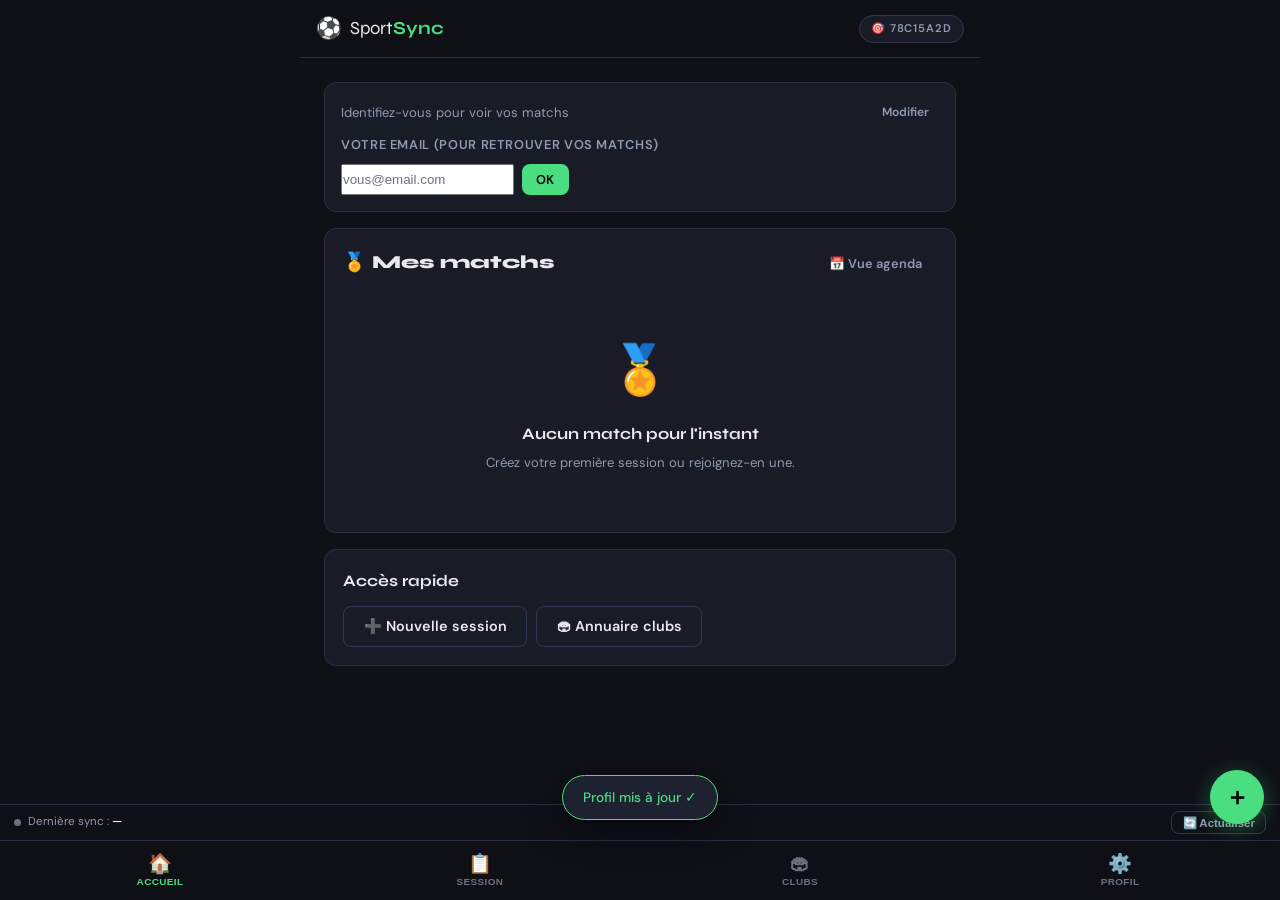
==== commit 24993d10: "v2.1" ====
--- a/index.html
+++ b/index.html
@@ -172,6 +172,9 @@
             </div>
           </div>
 
+          <!-- Badge "cellules en cours d'envoi" -->
+          <div id="dispo-pending-badge" class="dispo-pending-badge hidden"></div>
+
           <div class="step-actions">
             <button class="btn btn-ghost" id="btn-skip-dispo">Passer →</button>
             <button class="btn btn-primary" id="btn-dispo-next">Continuer →</button>
@@ -407,6 +410,19 @@
     </footer>
 
   </div><!-- /#app -->
+
+  <!-- FOOTER SYNC (universel) -->
+  <div id="sync-footer" class="sync-footer">
+    <div class="sync-footer-left">
+      <span class="sync-footer-status" id="sync-footer-dot"></span>
+      <span class="sync-footer-label">
+        Dernière sync : <strong class="sync-footer-time">—</strong>
+      </span>
+    </div>
+    <button class="sync-footer-btn" title="Actualiser les données">
+      🔄 Actualiser
+    </button>
+  </div>
 
   <!-- ══════════════════════════════════════════
        BOTTOM NAVIGATION
--- a/style.css
+++ b/style.css
@@ -809,3 +809,108 @@
   font-size: .73rem;
   color: var(--text-sub);
 }
+
+/* ════════════════════════════════════════════════════
+   FOOTER SYNC — barre de synchronisation universelle
+════════════════════════════════════════════════════ */
+
+.sync-footer {
+  position: fixed;
+  bottom: 60px;     /* juste au-dessus de la bottom nav */
+  left: 0; right: 0;
+  z-index: 85;
+  background: rgba(15,17,23,.90);
+  backdrop-filter: blur(8px);
+  -webkit-backdrop-filter: blur(8px);
+  border-top: 1px solid var(--border);
+  display: flex;
+  align-items: center;
+  justify-content: space-between;
+  padding: .35rem .85rem;
+  gap: .75rem;
+  height: 36px;
+}
+
+.sync-footer-left {
+  display: flex;
+  align-items: center;
+  gap: .45rem;
+  min-width: 0;
+  overflow: hidden;
+}
+
+.sync-footer-label {
+  font-size: .72rem;
+  color: var(--text-sub);
+  white-space: nowrap;
+  overflow: hidden;
+  text-overflow: ellipsis;
+}
+
+.sync-footer-time {
+  color: var(--text);
+  font-weight: 600;
+}
+
+.sync-footer-status {
+  width: 7px; height: 7px;
+  border-radius: 50%;
+  background: var(--muted);
+  flex-shrink: 0;
+  transition: background .3s;
+}
+
+.sync-footer-status.ok     { background: var(--accent); }
+.sync-footer-status.syncing {
+  background: var(--accent2);
+  animation: pulse 1s ease infinite;
+}
+
+.sync-footer-btn {
+  background: none;
+  border: 1px solid var(--border-light);
+  color: var(--text-sub);
+  border-radius: var(--radius-sm);
+  padding: .2rem .65rem;
+  font-size: .72rem;
+  font-weight: 600;
+  cursor: pointer;
+  white-space: nowrap;
+  transition: color .15s, border-color .15s;
+  flex-shrink: 0;
+}
+.sync-footer-btn:hover { color: var(--accent); border-color: var(--accent-dim); }
+
+/* Ajuster le padding du main pour la sync-footer */
+.app-main { padding-bottom: 116px !important; } /* 60px bottom-nav + 36px sync-footer + 20px marge */
+
+/* ════════════════════════════════════════════════════
+   BADGE "en cours d'envoi"
+════════════════════════════════════════════════════ */
+
+.dispo-pending-badge {
+  background: rgba(245,158,11,.15);
+  border: 1px solid rgba(245,158,11,.35);
+  color: var(--accent2);
+  font-size: .75rem;
+  font-weight: 600;
+  padding: .35rem .75rem;
+  border-radius: var(--radius-sm);
+  margin-bottom: .5rem;
+  text-align: center;
+  animation: pulse 1.4s ease infinite;
+}
+
+/* ════════════════════════════════════════════════════
+   CELLULE DISPO EN ATTENTE D'ENVOI
+════════════════════════════════════════════════════ */
+
+.dispo-cell--pending::after {
+  content: '';
+  position: absolute;
+  top: 3px; right: 3px;
+  width: 5px; height: 5px;
+  border-radius: 50%;
+  background: var(--accent2);
+  animation: pulse 1s ease infinite;
+}
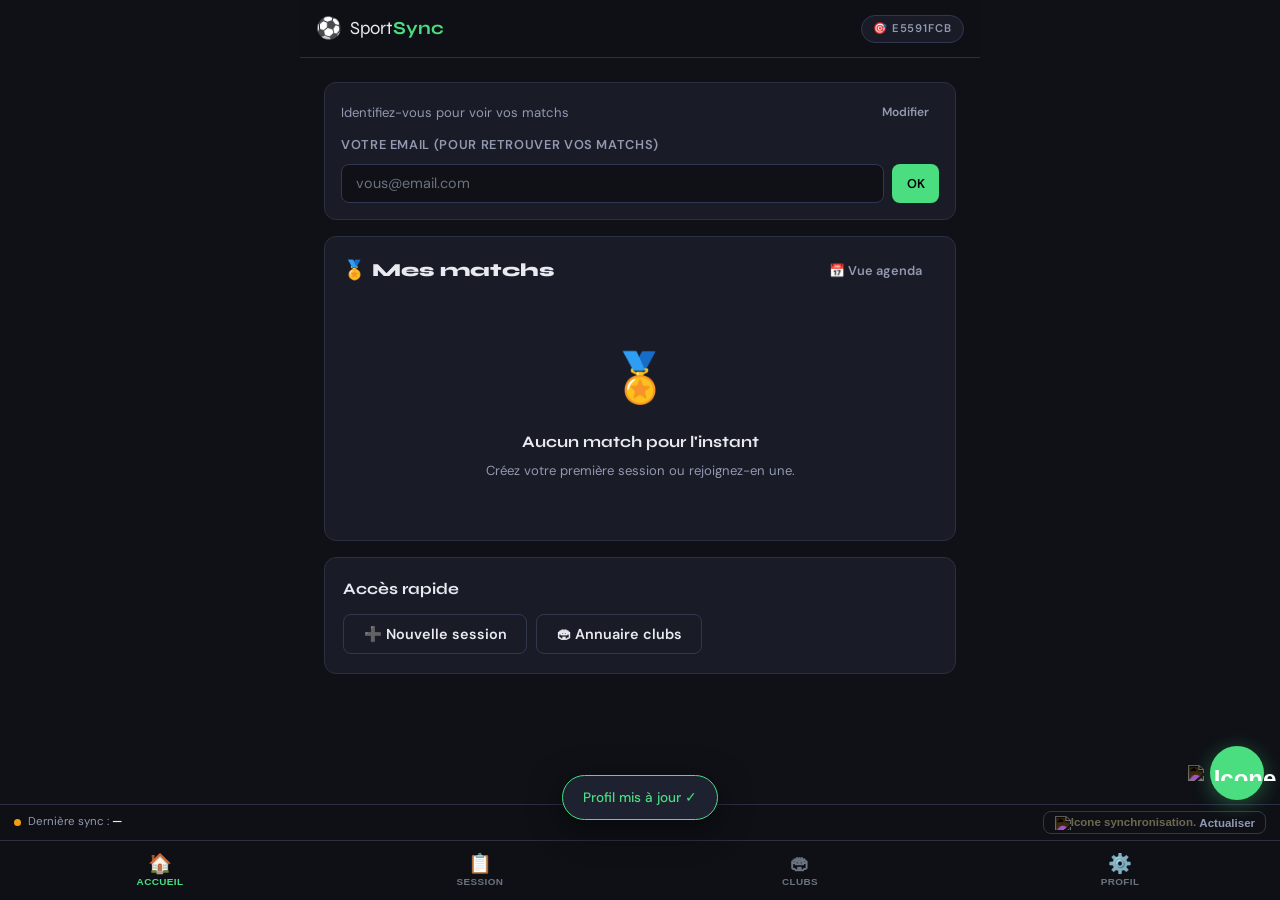
==== commit d06acef0: "Améliorations UI" ====
--- a/index.html
+++ b/index.html
@@ -391,7 +391,7 @@
           <p style="font-size:.82rem;color:var(--text-sub);margin-bottom:.75rem">
             Synchroniser manuellement les données avec Google Sheets.
           </p>
-          <button class="btn btn-outline" id="btn-force-sync">🔄 Synchroniser maintenant</button>
+          <button class="btn btn-outline" id="btn-force-sync"><img src="https://img.icons8.com/fluency-systems-regular/500/available-updates.png" class="icon8" alt="Icone synchronisation."> Synchroniser maintenant</button>
         </div>
         <div class="card">
           <h3 class="card-title">GAS URL</h3>
@@ -420,7 +420,7 @@
       </span>
     </div>
     <button class="sync-footer-btn" title="Actualiser les données">
-      🔄 Actualiser
+      <img src="https://img.icons8.com/fluency-systems-regular/500/available-updates.png" class="icon8" alt="Icone synchronisation."> Actualiser
     </button>
   </div>
 
@@ -443,7 +443,7 @@
   </nav>
 
   <!-- FAB -->
-  <button class="fab-btn" id="fab-new-match" title="Créer un match">＋</button>
+  <button class="fab-btn" id="fab-new-match" title="Créer un match"><img src="https://img.icons8.com/forma-bold/1000/plus-math.png" class="icon8" alt="Icone nouvelle session"></button>
 
   <!-- ══════════════════════════════════════════
        OVERLAYS
--- a/style.css
+++ b/style.css
@@ -5,33 +5,42 @@
 ═══════════════════════════════════════════════════ */
 
 /* ─── RESET & BASE ───────────────────────────────── */
-*, *::before, *::after { box-sizing: border-box; margin: 0; padding: 0; }
+*,
+*::before,
+*::after {
+  box-sizing: border-box;
+  margin: 0;
+  padding: 0;
+}
 
 :root {
   /* Palette */
-  --bg:           #0f1117;
-  --bg-card:      #191c27;
-  --bg-card-alt:  #1e2130;
-  --border:       #2a2f42;
+  --bg: #0f1117;
+  --bg-card: #191c27;
+  --bg-card-alt: #1e2130;
+  --border: #2a2f42;
   --border-light: #323750;
 
-  --accent:       #4ade80;      /* vert sport */
-  --accent-dim:   #22c55e44;
-  --accent2:      #f59e0b;      /* orange vote */
-  --accent3:      #60a5fa;      /* bleu météo */
-  --danger:       #f87171;
-  --muted:        #6b7280;
-
-  --text:         #e8eaf0;
-  --text-sub:     #9299b0;
-  --text-inv:     #0f1117;
+  --accent: #4ade80;
+  /* vert sport */
+  --accent-dim: #22c55e44;
+  --accent2: #f59e0b;
+  /* orange vote */
+  --accent3: #60a5fa;
+  /* bleu météo */
+  --danger: #f87171;
+  --muted: #6b7280;
+
+  --text: #e8eaf0;
+  --text-sub: #9299b0;
+  --text-inv: #0f1117;
 
   /* Typography */
   --font-display: 'Syne', sans-serif;
-  --font-body:    'DM Sans', sans-serif;
+  --font-body: 'DM Sans', sans-serif;
 
   /* Spacing */
-  --gap:    1rem;
+  --gap: 1rem;
   --radius: 12px;
   --radius-sm: 8px;
 
@@ -39,7 +48,10 @@
   --ease: cubic-bezier(0.22, 1, 0.36, 1);
 }
 
-html { font-size: 16px; scroll-behavior: smooth; }
+html {
+  font-size: 16px;
+  scroll-behavior: smooth;
+}
 
 body {
   font-family: var(--font-body);
@@ -50,10 +62,18 @@
   -webkit-font-smoothing: antialiased;
 }
 
+/*  ICONS */
+.icon8 {
+  filter: invert();
+  height: 14px;
+}
+
 /* ─── OFFLINE BANNER ─────────────────────────────── */
 .offline-banner {
   position: fixed;
-  top: 0; left: 0; right: 0;
+  top: 0;
+  left: 0;
+  right: 0;
   z-index: 1000;
   background: var(--accent2);
   color: #000;
@@ -69,15 +89,23 @@
 }
 
 .offline-dot {
-  width: 8px; height: 8px;
+  width: 8px;
+  height: 8px;
   border-radius: 50%;
   background: #000;
   animation: pulse 1.4s ease infinite;
 }
 
 @keyframes pulse {
-  0%, 100% { opacity: 1; }
-  50%       { opacity: .3; }
+
+  0%,
+  100% {
+    opacity: 1;
+  }
+
+  50% {
+    opacity: .3;
+  }
 }
 
 /* ─── APP SHELL ──────────────────────────────────── */
@@ -94,7 +122,7 @@
   position: sticky;
   top: 0;
   z-index: 100;
-  background: rgba(15,17,23,.92);
+  background: rgba(15, 17, 23, .92);
   backdrop-filter: blur(12px);
   -webkit-backdrop-filter: blur(12px);
   border-bottom: 1px solid var(--border);
@@ -117,8 +145,13 @@
   color: var(--text);
 }
 
-.logo-icon { font-size: 1.3rem; }
-.logo strong { color: var(--accent); }
+.logo-icon {
+  font-size: 1.3rem;
+}
+
+.logo strong {
+  color: var(--accent);
+}
 
 .session-badge {
   font-size: .7rem;
@@ -142,7 +175,9 @@
   scrollbar-width: none;
 }
 
-.steps-nav::-webkit-scrollbar { display: none; }
+.steps-nav::-webkit-scrollbar {
+  display: none;
+}
 
 .step-btn {
   display: flex;
@@ -190,22 +225,36 @@
 }
 
 /* ─── MAIN / PANELS ──────────────────────────────── */
-.app-main { flex: 1; padding: 1.25rem 1rem; }
+.app-main {
+  flex: 1;
+  padding: 1.25rem 1rem;
+}
 
 .step-panel {
   display: none;
   animation: fadeUp .3s var(--ease) both;
 }
 
-.step-panel.active { display: block; }
+.step-panel.active {
+  display: block;
+}
 
 @keyframes fadeUp {
-  from { opacity: 0; transform: translateY(10px); }
-  to   { opacity: 1; transform: translateY(0); }
+  from {
+    opacity: 0;
+    transform: translateY(10px);
+  }
+
+  to {
+    opacity: 1;
+    transform: translateY(0);
+  }
 }
 
 /* ─── PANEL HEADER ───────────────────────────────── */
-.panel-header { margin-bottom: 1.25rem; }
+.panel-header {
+  margin-bottom: 1.25rem;
+}
 
 .panel-header h2 {
   font-family: var(--font-display);
@@ -231,7 +280,9 @@
   transition: border-color .2s;
 }
 
-.card:focus-within { border-color: var(--border-light); }
+.card:focus-within {
+  border-color: var(--border-light);
+}
 
 .card-accent {
   background: linear-gradient(135deg, #191c27 60%, #1a2520);
@@ -243,14 +294,22 @@
 .card-accent::before {
   content: '';
   position: absolute;
-  top: -40px; right: -40px;
-  width: 120px; height: 120px;
+  top: -40px;
+  right: -40px;
+  width: 120px;
+  height: 120px;
   background: radial-gradient(circle, var(--accent-dim) 0%, transparent 70%);
   pointer-events: none;
 }
 
-.card-weather { border-color: #1e3a5f; background: linear-gradient(135deg, #191c27 60%, #131e30); }
-.card-export  { background: var(--bg-card-alt); }
+.card-weather {
+  border-color: #1e3a5f;
+  background: linear-gradient(135deg, #191c27 60%, #131e30);
+}
+
+.card-export {
+  background: var(--bg-card-alt);
+}
 
 .card-title {
   font-family: var(--font-display);
@@ -274,8 +333,15 @@
 }
 
 /* ─── FORMS ──────────────────────────────────────── */
-.form-row { margin-bottom: .75rem; }
-.form-row.two-col { display: grid; grid-template-columns: 1fr 1fr; gap: .75rem; }
+.form-row {
+  margin-bottom: .75rem;
+}
+
+.form-row.two-col {
+  display: grid;
+  grid-template-columns: 1fr 1fr;
+  gap: .75rem;
+}
 
 .form-group {
   display: flex;
@@ -296,6 +362,9 @@
 input[type="date"],
 input[type="time"],
 input[type="datetime-local"],
+input[type="email"],
+input[type="search"],
+input[type="url"],
 textarea {
   background: var(--bg);
   border: 1px solid var(--border-light);
@@ -310,12 +379,16 @@
   -webkit-appearance: none;
 }
 
-input:focus, textarea:focus {
+input:focus,
+textarea:focus {
   border-color: var(--accent);
   box-shadow: 0 0 0 3px var(--accent-dim);
 }
 
-input::placeholder, textarea::placeholder { color: var(--muted); }
+input::placeholder,
+textarea::placeholder {
+  color: var(--muted);
+}
 
 /* date/time color fix */
 input[type="date"]::-webkit-calendar-picker-indicator,
@@ -373,23 +446,63 @@
   white-space: nowrap;
 }
 
-.btn:active { transform: scale(.97); }
-.btn:disabled { opacity: .4; cursor: not-allowed; }
-
-.btn-primary  { background: var(--accent); color: #000; }
-.btn-primary:hover { background: #6ee7a0; }
-
-.btn-accent   { background: #22c55e22; color: var(--accent); border: 1px solid var(--accent-dim); }
-.btn-accent:hover { background: #22c55e33; }
-
-.btn-outline  { background: transparent; color: var(--text); border: 1px solid var(--border-light); }
-.btn-outline:hover { border-color: var(--accent); color: var(--accent); }
-
-.btn-ghost    { background: transparent; color: var(--text-sub); }
-.btn-ghost:hover { color: var(--text); }
-
-.btn-sm  { font-size: .8rem; padding: .45rem .9rem; }
-.btn-xs  { font-size: .75rem; padding: .3rem .65rem; }
+.btn:active {
+  transform: scale(.97);
+}
+
+.btn:disabled {
+  opacity: .4;
+  cursor: not-allowed;
+}
+
+.btn-primary {
+  background: var(--accent);
+  color: #000;
+}
+
+.btn-primary:hover {
+  background: #6ee7a0;
+}
+
+.btn-accent {
+  background: #22c55e22;
+  color: var(--accent);
+  border: 1px solid var(--accent-dim);
+}
+
+.btn-accent:hover {
+  background: #22c55e33;
+}
+
+.btn-outline {
+  background: transparent;
+  color: var(--text);
+  border: 1px solid var(--border-light);
+}
+
+.btn-outline:hover {
+  border-color: var(--accent);
+  color: var(--accent);
+}
+
+.btn-ghost {
+  background: transparent;
+  color: var(--text-sub);
+}
+
+.btn-ghost:hover {
+  color: var(--text);
+}
+
+.btn-sm {
+  font-size: .8rem;
+  padding: .45rem .9rem;
+}
+
+.btn-xs {
+  font-size: .75rem;
+  padding: .3rem .65rem;
+}
 
 .btn-export {
   background: var(--bg);
@@ -400,8 +513,15 @@
   font-size: .85rem;
   flex: 1;
 }
-.btn-export:hover { border-color: var(--accent); color: var(--accent); }
-.export-icon { font-size: 1.1rem; }
+
+.btn-export:hover {
+  border-color: var(--accent);
+  color: var(--accent);
+}
+
+.export-icon {
+  font-size: 1.1rem;
+}
 
 /* ─── STEP ACTIONS ───────────────────────────────── */
 .step-actions {
@@ -428,7 +548,10 @@
   border-radius: 100px;
 }
 
-.badge-new { background: var(--accent-dim); color: var(--accent); }
+.badge-new {
+  background: var(--accent-dim);
+  color: var(--accent);
+}
 
 .count-badge {
   display: inline-flex;
@@ -483,9 +606,13 @@
   vertical-align: middle;
 }
 
-.dispo-table tr:last-child td { border-bottom: none; }
-
-.dispo-table tr:hover td { background: var(--bg-card-alt); }
+.dispo-table tr:last-child td {
+  border-bottom: none;
+}
+
+.dispo-table tr:hover td {
+  background: var(--bg-card-alt);
+}
 
 .btn-delete {
   background: none;
@@ -497,7 +624,11 @@
   border-radius: 4px;
   transition: color .15s, background .15s;
 }
-.btn-delete:hover { color: var(--danger); background: #f8717122; }
+
+.btn-delete:hover {
+  color: var(--danger);
+  background: #f8717122;
+}
 
 /* ─── SLOTS LIST ─────────────────────────────────── */
 .slot-item {
@@ -509,10 +640,18 @@
   transition: background .15s;
 }
 
-.slot-item:last-child { border-bottom: none; }
-.slot-item:hover { background: var(--bg-card-alt); border-radius: var(--radius-sm); }
-
-.slot-info { flex: 1; }
+.slot-item:last-child {
+  border-bottom: none;
+}
+
+.slot-item:hover {
+  background: var(--bg-card-alt);
+  border-radius: var(--radius-sm);
+}
+
+.slot-info {
+  flex: 1;
+}
 
 .slot-date {
   font-family: var(--font-display);
@@ -553,7 +692,10 @@
   color: var(--accent);
 }
 
-.vote-btn:hover:not(.voted) { border-color: var(--border-light); color: var(--text); }
+.vote-btn:hover:not(.voted) {
+  border-color: var(--border-light);
+  color: var(--text);
+}
 
 /* ─── PLAYERS LIST ───────────────────────────────── */
 .player-item {
@@ -564,10 +706,19 @@
   border-bottom: 1px solid var(--border);
 }
 
-.player-item:last-child { border-bottom: none; }
-
-.player-name { font-size: .9rem; font-weight: 500; }
-.player-num  { font-size: .72rem; color: var(--muted); }
+.player-item:last-child {
+  border-bottom: none;
+}
+
+.player-name {
+  font-size: .9rem;
+  font-weight: 500;
+}
+
+.player-num {
+  font-size: .72rem;
+  color: var(--muted);
+}
 
 /* ─── WEATHER WIDGET ─────────────────────────────── */
 .weather-grid {
@@ -613,15 +764,20 @@
   color: var(--muted);
 }
 
-.sync-status.ok   { color: var(--accent); }
-.sync-status.err  { color: var(--danger); }
+.sync-status.ok {
+  color: var(--accent);
+}
+
+.sync-status.err {
+  color: var(--danger);
+}
 
 /* ─── MODAL ──────────────────────────────────────── */
 .modal-overlay {
   position: fixed;
   inset: 0;
   z-index: 200;
-  background: rgba(0,0,0,.7);
+  background: rgba(0, 0, 0, .7);
   backdrop-filter: blur(4px);
   display: flex;
   align-items: flex-end;
@@ -630,7 +786,15 @@
   animation: fadeIn .2s ease;
 }
 
-@keyframes fadeIn { from { opacity: 0; } to { opacity: 1; } }
+@keyframes fadeIn {
+  from {
+    opacity: 0;
+  }
+
+  to {
+    opacity: 1;
+  }
+}
 
 .modal {
   background: var(--bg-card);
@@ -643,8 +807,15 @@
 }
 
 @keyframes slideUp {
-  from { transform: translateY(30px); opacity: 0; }
-  to   { transform: translateY(0);    opacity: 1; }
+  from {
+    transform: translateY(30px);
+    opacity: 0;
+  }
+
+  to {
+    transform: translateY(0);
+    opacity: 1;
+  }
 }
 
 .modal h3 {
@@ -676,36 +847,65 @@
   border-radius: 100px;
   z-index: 300;
   white-space: nowrap;
-  box-shadow: 0 8px 32px rgba(0,0,0,.5);
+  box-shadow: 0 8px 32px rgba(0, 0, 0, .5);
   animation: toastIn .25s var(--ease);
 }
 
 @keyframes toastIn {
-  from { opacity: 0; transform: translateX(-50%) translateY(8px); }
-  to   { opacity: 1; transform: translateX(-50%) translateY(0); }
-}
-
-.toast.success { border-color: var(--accent); color: var(--accent); }
-.toast.error   { border-color: var(--danger); color: var(--danger); }
+  from {
+    opacity: 0;
+    transform: translateX(-50%) translateY(8px);
+  }
+
+  to {
+    opacity: 1;
+    transform: translateX(-50%) translateY(0);
+  }
+}
+
+.toast.success {
+  border-color: var(--accent);
+  color: var(--accent);
+}
+
+.toast.error {
+  border-color: var(--danger);
+  color: var(--danger);
+}
 
 /* ─── UTILITY ────────────────────────────────────── */
-.hidden { display: none !important; }
+.hidden {
+  display: none !important;
+}
 
 /* ─── RESPONSIVE (tablette+) ─────────────────────── */
 @media (min-width: 600px) {
-  .app-main { padding: 1.5rem; }
-
-  .panel-header h2 { font-size: 1.85rem; }
-
-  .step-btn { min-width: 120px; }
-
-  .modal { border-radius: var(--radius); }
-  .modal-overlay { align-items: center; }
+  .app-main {
+    padding: 1.5rem;
+  }
+
+  .panel-header h2 {
+    font-size: 1.85rem;
+  }
+
+  .step-btn {
+    min-width: 120px;
+  }
+
+  .modal {
+    border-radius: var(--radius);
+  }
+
+  .modal-overlay {
+    align-items: center;
+  }
 }
 
 /* ─── PWA safe area ──────────────────────────────── */
 @supports (padding: env(safe-area-inset-bottom)) {
-  .app-footer { padding-bottom: calc(.6rem + env(safe-area-inset-bottom)); }
+  .app-footer {
+    padding-bottom: calc(.6rem + env(safe-area-inset-bottom));
+  }
 }
 
 /* ════════════════════════════════════════════════════
@@ -777,12 +977,13 @@
 .club-suggestions {
   position: absolute;
   top: calc(100% + 4px);
-  left: 0; right: 0;
+  left: 0;
+  right: 0;
   z-index: 200;
   background: var(--bg-card-alt);
   border: 1px solid var(--border-light);
   border-radius: var(--radius-sm);
-  box-shadow: 0 8px 24px rgba(0,0,0,.4);
+  box-shadow: 0 8px 24px rgba(0, 0, 0, .4);
   max-height: 200px;
   overflow-y: auto;
 }
@@ -796,8 +997,14 @@
   border-bottom: 1px solid var(--border);
   transition: background .12s;
 }
-.club-suggestion:last-child { border-bottom: none; }
-.club-suggestion:hover { background: var(--bg-card); }
+
+.club-suggestion:last-child {
+  border-bottom: none;
+}
+
+.club-suggestion:hover {
+  background: var(--bg-card);
+}
 
 .club-name {
   font-size: .88rem;
@@ -816,10 +1023,12 @@
 
 .sync-footer {
   position: fixed;
-  bottom: 60px;     /* juste au-dessus de la bottom nav */
-  left: 0; right: 0;
+  bottom: 60px;
+  /* juste au-dessus de la bottom nav */
+  left: 0;
+  right: 0;
   z-index: 85;
-  background: rgba(15,17,23,.90);
+  background: rgba(15, 17, 23, .90);
   backdrop-filter: blur(8px);
   -webkit-backdrop-filter: blur(8px);
   border-top: 1px solid var(--border);
@@ -853,14 +1062,18 @@
 }
 
 .sync-footer-status {
-  width: 7px; height: 7px;
+  width: 7px;
+  height: 7px;
   border-radius: 50%;
   background: var(--muted);
   flex-shrink: 0;
   transition: background .3s;
 }
 
-.sync-footer-status.ok     { background: var(--accent); }
+.sync-footer-status.ok {
+  background: var(--accent);
+}
+
 .sync-footer-status.syncing {
   background: var(--accent2);
   animation: pulse 1s ease infinite;
@@ -878,19 +1091,31 @@
   white-space: nowrap;
   transition: color .15s, border-color .15s;
   flex-shrink: 0;
-}
-.sync-footer-btn:hover { color: var(--accent); border-color: var(--accent-dim); }
+  display: flex;
+  flex-direction: row;
+  align-items: center;
+  gap: .2rem;
+}
+
+.sync-footer-btn:hover {
+  color: var(--accent);
+  border-color: var(--accent-dim);
+}
 
 /* Ajuster le padding du main pour la sync-footer */
-.app-main { padding-bottom: 116px !important; } /* 60px bottom-nav + 36px sync-footer + 20px marge */
+.app-main {
+  padding-bottom: 116px !important;
+}
+
+/* 60px bottom-nav + 36px sync-footer + 20px marge */
 
 /* ════════════════════════════════════════════════════
    BADGE "en cours d'envoi"
 ════════════════════════════════════════════════════ */
 
 .dispo-pending-badge {
-  background: rgba(245,158,11,.15);
-  border: 1px solid rgba(245,158,11,.35);
+  background: rgba(245, 158, 11, .15);
+  border: 1px solid rgba(245, 158, 11, .35);
   color: var(--accent2);
   font-size: .75rem;
   font-weight: 600;
@@ -908,9 +1133,11 @@
 .dispo-cell--pending::after {
   content: '';
   position: absolute;
-  top: 3px; right: 3px;
-  width: 5px; height: 5px;
+  top: 3px;
+  right: 3px;
+  width: 5px;
+  height: 5px;
   border-radius: 50%;
   background: var(--accent2);
   animation: pulse 1s ease infinite;
-}
+}
--- a/home.css
+++ b/home.css
@@ -53,7 +53,7 @@
 /* ── FAB ──────────────────────────────────────────── */
 .fab-btn {
   position: fixed;
-  bottom: 76px;
+  bottom: 100px;
   right: 1rem;
   z-index: 95;
   width: 54px; height: 54px;
@@ -69,9 +69,13 @@
   justify-content: center;
   box-shadow: 0 4px 20px rgba(74,222,128,.35);
   transition: transform .15s, box-shadow .15s;
+  display: flex;
+  align-items: center;
+  justify-content: center;
 }
 .fab-btn:hover { transform: scale(1.08); box-shadow: 0 6px 24px rgba(74,222,128,.5); }
 .fab-btn:active { transform: scale(.95); }
+.fab-btn .icon8 { height: 1rem; }
 
 /* ── Section email ────────────────────────────────── */
 .home-email-section {
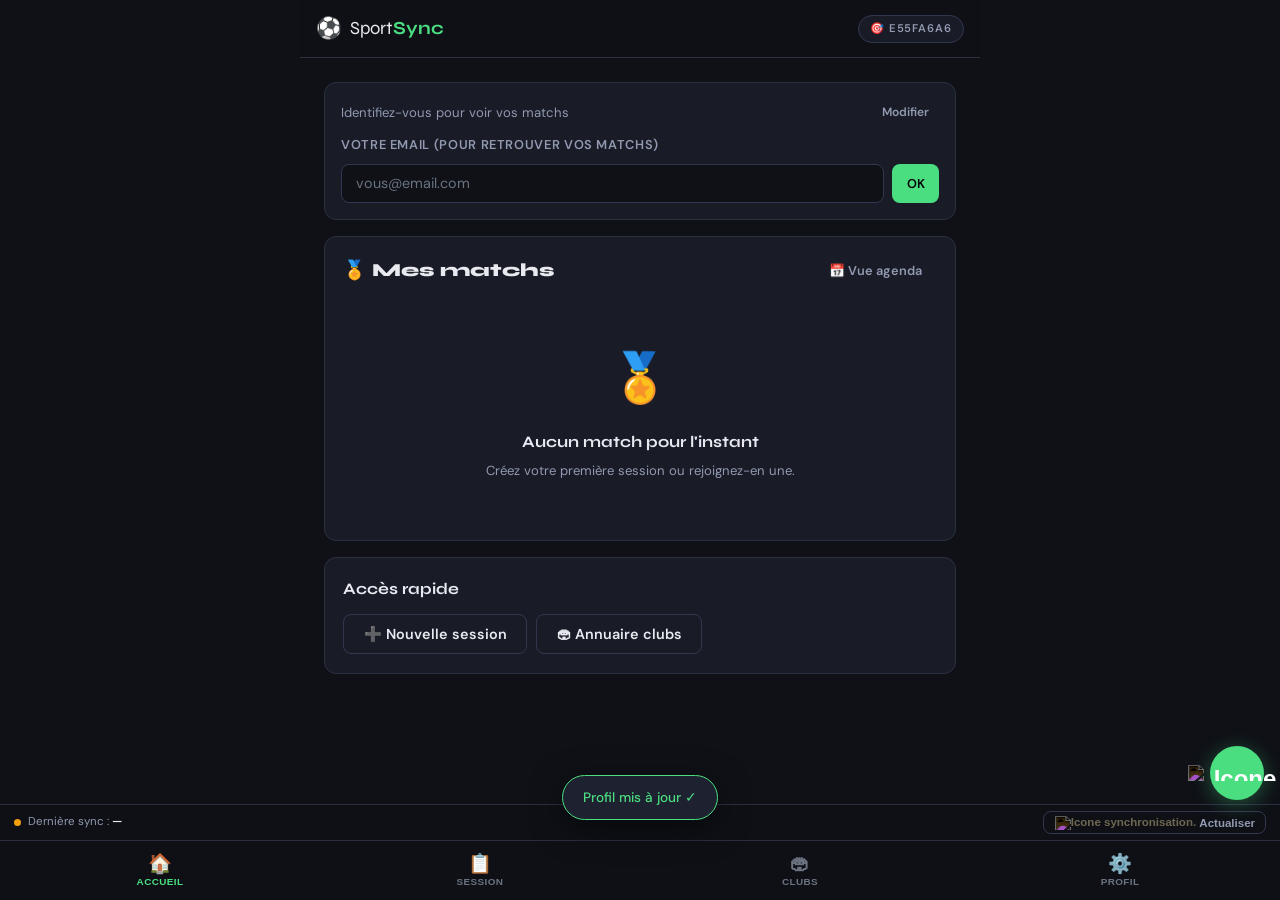
==== commit 47fa4bb0: "Correction btn sync" ====
--- a/index.html
+++ b/index.html
@@ -391,7 +391,7 @@
           <p style="font-size:.82rem;color:var(--text-sub);margin-bottom:.75rem">
             Synchroniser manuellement les données avec Google Sheets.
           </p>
-          <button class="btn btn-outline" id="btn-force-sync"><img src="https://img.icons8.com/fluency-systems-regular/500/available-updates.png" class="icon8" alt="Icone synchronisation."> Synchroniser maintenant</button>
+          <button class="btn btn-outline sync-btn" id="btn-force-sync"><img src="https://img.icons8.com/fluency-systems-regular/500/available-updates.png" class="icon8" alt="Icone synchronisation."> Synchroniser maintenant</button>
         </div>
         <div class="card">
           <h3 class="card-title">GAS URL</h3>
@@ -406,7 +406,7 @@
     <!-- SYNC STATUS FOOTER -->
     <footer class="app-footer" style="display:none" id="app-footer-sync">
       <span id="sync-status" class="sync-status">⏳ Vérification…</span>
-      <button class="btn btn-ghost btn-xs" id="btn-force-sync-footer">Sync</button>
+      <button class="btn btn-ghost btn-xs sync-btn" id="btn-force-sync-footer">Sync</button>
     </footer>
 
   </div><!-- /#app -->
@@ -419,7 +419,7 @@
         Dernière sync : <strong class="sync-footer-time">—</strong>
       </span>
     </div>
-    <button class="sync-footer-btn" title="Actualiser les données">
+    <button class="sync-footer-btn sync-btn" title="Actualiser les données">
       <img src="https://img.icons8.com/fluency-systems-regular/500/available-updates.png" class="icon8" alt="Icone synchronisation."> Actualiser
     </button>
   </div>
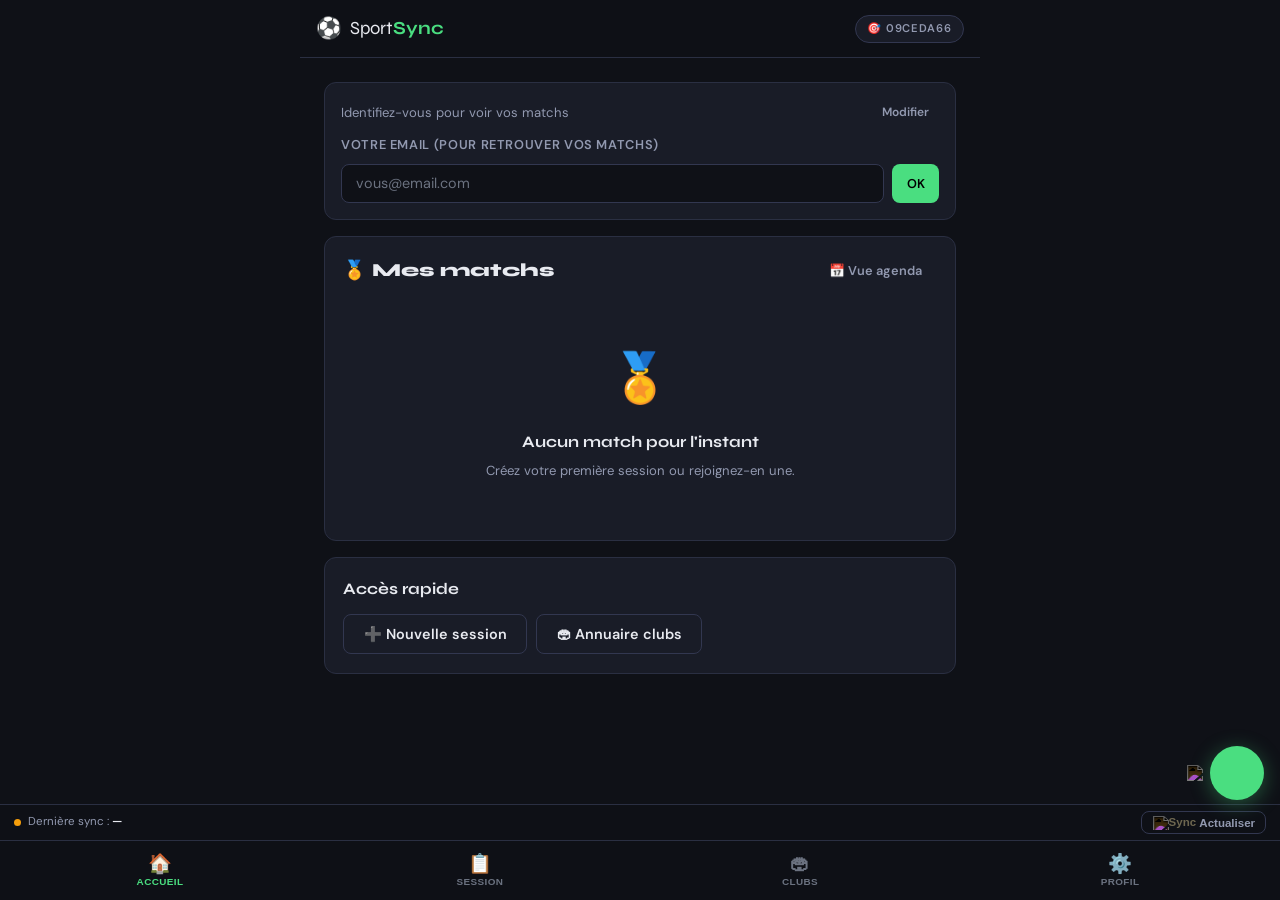
==== commit 87fc8e6a: "V2.2" ====
--- a/index.html
+++ b/index.html
@@ -7,20 +7,11 @@
   <meta name="description" content="Organisez vos sessions de sport entre amis" />
   <title>SportSync</title>
   <link rel="manifest" href="manifest.json" />
-
-  <!-- Fonts -->
   <link rel="preconnect" href="https://fonts.googleapis.com" />
   <link rel="preconnect" href="https://fonts.gstatic.com" crossorigin />
   <link href="https://fonts.googleapis.com/css2?family=Syne:wght@400;600;700;800&family=DM+Sans:ital,wght@0,300;0,400;0,500;1,300&display=swap" rel="stylesheet" />
-
-  <!-- jQuery -->
-  <script src="https://code.jquery.com/jquery-3.7.1.min.js"
-    integrity="sha256-/JqT3SQfawRcv/BIHPThkBvs0OEvtFFmqPF/lYI/Cxo=" crossorigin="anonymous"></script>
-
-  <!-- SheetJS -->
+  <script src="https://code.jquery.com/jquery-3.7.1.min.js" integrity="sha256-/JqT3SQfawRcv/BIHPThkBvs0OEvtFFmqPF/lYI/Cxo=" crossorigin="anonymous"></script>
   <script src="https://cdn.sheetjs.com/xlsx-latest/package/dist/xlsx.full.min.js"></script>
-
-  <!-- Styles -->
   <link rel="stylesheet" href="style.css" />
   <link rel="stylesheet" href="dispo.css" />
   <link rel="stylesheet" href="home.css" />
@@ -28,52 +19,29 @@
 </head>
 <body>
 
-  <!-- ── OFFLINE BANNER ──────────────────────────── -->
   <div id="offline-banner" class="offline-banner hidden">
     <span class="offline-dot"></span> Mode consultation — modifications désactivées
   </div>
 
-  <!-- ══════════════════════════════════════════════
-       APP SHELL
-  ══════════════════════════════════════════════ -->
   <div id="app">
-
-    <!-- HEADER commun -->
     <header class="app-header" id="app-header">
       <div class="header-inner">
-        <div class="logo">
-          <span class="logo-icon">⚽</span>
-          <span class="logo-text">Sport<strong>Sync</strong></span>
-        </div>
+        <div class="logo"><span class="logo-icon">⚽</span><span class="logo-text">Sport<strong>Sync</strong></span></div>
         <div class="session-badge" id="session-badge">—</div>
       </div>
-      <!-- Steps nav (visible seulement dans la vue session) -->
       <nav class="steps-nav hidden" id="steps-nav">
-        <button class="step-btn active" data-step="1">
-          <span class="step-num">01</span><span class="step-label">Disponibilités</span>
-        </button>
+        <button class="step-btn active" data-step="1"><span class="step-num">01</span><span class="step-label">Disponibilités</span></button>
         <div class="step-connector"></div>
-        <button class="step-btn" data-step="2">
-          <span class="step-num">02</span><span class="step-label">Créneaux</span>
-        </button>
+        <button class="step-btn" data-step="2"><span class="step-num">02</span><span class="step-label">Créneaux</span></button>
         <div class="step-connector"></div>
-        <button class="step-btn" data-step="3">
-          <span class="step-num">03</span><span class="step-label">Session</span>
-        </button>
+        <button class="step-btn" data-step="3"><span class="step-num">03</span><span class="step-label">Session</span></button>
       </nav>
     </header>
 
-    <!-- ══════════════════════════════════════════
-         MAIN
-    ══════════════════════════════════════════ -->
     <main class="app-main">
 
-      <!-- ────────────────────────────────────────
-           VUE 1 : DASHBOARD (Home)
-      ──────────────────────────────────────────── -->
+      <!-- ── DASHBOARD ── -->
       <div id="view-dashboard" class="app-view">
-
-        <!-- Email / Profil minimal -->
         <div class="home-email-section card" id="home-email-section">
           <div class="home-email-collapsed-row">
             <span class="home-email-current" id="home-email-display">Identifiez-vous pour voir vos matchs</span>
@@ -87,71 +55,53 @@
             </div>
           </div>
         </div>
-
-        <!-- Section "Mes matchs" -->
         <div class="card">
           <div class="home-section-header">
             <span class="home-section-title">🏅 Mes matchs</span>
             <button class="btn btn-ghost btn-sm" id="home-toggle-view">📅 Vue agenda</button>
           </div>
           <div id="home-matches-container">
-            <div class="home-empty">
-              <div class="home-empty-icon">🏅</div>
-              <p class="home-empty-title">Chargement…</p>
-            </div>
-          </div>
-        </div>
-
-        <!-- Accès rapide -->
+            <div class="home-empty"><div class="home-empty-icon">🏅</div><p class="home-empty-title">Chargement…</p></div>
+          </div>
+        </div>
         <div class="card">
           <h3 class="card-title">Accès rapide</h3>
           <div style="display:flex;gap:.6rem;flex-wrap:wrap">
-            <button class="btn btn-outline" onclick="showView('session');goToStep(1)">
-              ➕ Nouvelle session
-            </button>
-            <button class="btn btn-outline" onclick="showView('clubs')">
-              🏟 Annuaire clubs
-            </button>
-          </div>
-        </div>
-
-      </div><!-- /#view-dashboard -->
-
-      <!-- ────────────────────────────────────────
-           VUE 2 : SESSION (3 étapes)
-      ──────────────────────────────────────────── -->
+            <button class="btn btn-outline btn-new-session">➕ Nouvelle session</button>
+            <button class="btn btn-outline" onclick="showView('clubs')">🏟 Annuaire clubs</button>
+          </div>
+        </div>
+      </div>
+
+      <!-- ── SESSION ── -->
       <div id="view-session" class="app-view hidden">
 
-        <!-- ── ÉTAPE 1 — DISPONIBILITÉS ── -->
+        <!-- ÉTAPE 1 — DISPONIBILITÉS -->
         <section class="step-panel active" id="step-1">
           <div class="panel-header">
             <h2>Disponibilités</h2>
             <p class="panel-sub">Indiquez vos créneaux libres pour trouver une date commune.</p>
           </div>
-
-          <!-- Prénom -->
           <div class="dispo-identity card">
             <div class="form-group">
               <label for="dispo-username">Votre prénom</label>
               <input type="text" id="dispo-username" placeholder="ex: Julien" autocomplete="given-name" />
             </div>
           </div>
-
-          <!-- Grille Plany -->
           <div class="plany-module card">
             <div class="plany-toolbar">
               <div class="plany-filters">
                 <div class="plany-filter-group">
-                  <button class="plany-btn plany-btn--week"    id="btn-filter-week">   <span class="plany-btn-icon">📅</span><span>SEMAINE</span></button>
+                  <button class="plany-btn plany-btn--week" id="btn-filter-week"><span class="plany-btn-icon">📅</span><span>SEMAINE</span></button>
                   <button class="plany-btn plany-btn--weekend" id="btn-filter-weekend"><span class="plany-btn-icon">📅</span><span>WEEK-END</span></button>
-                  <button class="plany-btn plany-btn--clear"   id="btn-filter-clear">  <span class="plany-btn-icon">🧹</span><span>EFFACER</span></button>
+                  <button class="plany-btn plany-btn--clear" id="btn-filter-clear"><span class="plany-btn-icon">🧹</span><span>EFFACER</span></button>
                 </div>
               </div>
               <div class="plany-nav">
                 <button class="plany-nav-arrow" id="btn-week-prev">‹</button>
                 <span class="plany-period" id="plany-period-label">—</span>
                 <button class="plany-nav-arrow" id="btn-week-next">›</button>
-                <button class="plany-nav-cal"   id="btn-week-today" title="Aujourd'hui">📆</button>
+                <button class="plany-nav-cal" id="btn-week-today" title="Aujourd'hui">📆</button>
               </div>
             </div>
             <div class="plany-grid-wrapper">
@@ -163,56 +113,54 @@
               <span class="legend-item"><span class="legend-dot legend-dot--empty"></span> Non renseigné</span>
             </div>
           </div>
-
-          <!-- Créneaux communs -->
           <div class="card" id="dispo-common-panel">
             <h3 class="card-title">🏆 Créneaux communs</h3>
-            <div id="dispo-common-slots">
-              <p class="empty-state">Renseignez vos disponibilités ci-dessus.</p>
-            </div>
-          </div>
-
-          <!-- Badge "cellules en cours d'envoi" -->
+            <div id="dispo-common-slots"><p class="empty-state">Renseignez vos disponibilités ci-dessus.</p></div>
+          </div>
           <div id="dispo-pending-badge" class="dispo-pending-badge hidden"></div>
-
           <div class="step-actions">
             <button class="btn btn-ghost" id="btn-skip-dispo">Passer →</button>
             <button class="btn btn-primary" id="btn-dispo-next">Continuer →</button>
           </div>
         </section>
 
-        <!-- ── ÉTAPE 2 — CRÉNEAUX ── -->
+        <!-- ÉTAPE 2 — CRÉNEAUX -->
         <section class="step-panel" id="step-2">
           <div class="panel-header">
             <h2>Créneaux de terrain</h2>
             <p class="panel-sub">Collez une annonce pour extraire les créneaux automatiquement.</p>
           </div>
 
+          <!-- Smart Parser — collapsible -->
           <div class="card card-accent">
-            <div class="card-title-row">
-              <h3 class="card-title">✦ Smart Parser</h3>
-              <span class="badge badge-new">IA locale</span>
-            </div>
-            <p class="card-desc">Copiez-collez le texte depuis un site de réservation.</p>
-            <textarea id="smart-parser-input" class="parser-textarea"
-              placeholder="Ex: Mardi 15 juillet — 20h00 à 21h00 — Terrain n°3 — 18€/h…" rows="5"></textarea>
-            <div class="parser-actions">
-              <button class="btn btn-accent" id="btn-parse">Extraire les créneaux</button>
-              <button class="btn btn-ghost btn-sm" id="btn-parse-clear">Effacer</button>
-            </div>
-            <div id="parser-result" class="parser-result hidden"></div>
+            <div class="smart-parser-header" id="smart-parser-toggle">
+              <div class="card-title-row" style="margin-bottom:0;pointer-events:none">
+                <h3 class="card-title">✦ Smart Parser</h3>
+                <span class="badge badge-new">IA locale</span>
+              </div>
+              <span class="parser-chevron">›</span>
+            </div>
+            <div id="smart-parser-body" style="display:none">
+              <p class="card-desc" style="margin-top:.65rem">Copiez-collez le texte depuis un site de réservation.</p>
+              <textarea id="smart-parser-input" class="parser-textarea"
+                placeholder="Ex: Mardi 15 juillet — 20h00 à 21h00 — Terrain n°3 — 18€/h…" rows="5"></textarea>
+              <div class="parser-actions">
+                <button class="btn btn-accent" id="btn-parse">Extraire les créneaux</button>
+                <button class="btn btn-ghost btn-sm" id="btn-parse-clear">Effacer</button>
+              </div>
+              <div id="parser-result" class="parser-result hidden"></div>
+            </div>
           </div>
 
           <div class="card">
             <h3 class="card-title">Créneaux proposés</h3>
             <div id="slots-container"><p class="empty-state">Aucun créneau ajouté.</p></div>
-            <button class="btn btn-outline btn-sm" id="btn-add-slot-manual" style="margin-top:1rem">
-              + Ajouter manuellement
-            </button>
-          </div>
-
+            <button class="btn btn-outline btn-sm" id="btn-add-slot-manual" style="margin-top:1rem">+ Ajouter manuellement</button>
+          </div>
+
+          <!-- Météo semaine complète -->
           <div class="card card-weather" id="weather-card">
-            <h3 class="card-title">🌤 Météo du créneau sélectionné</h3>
+            <h3 class="card-title">🌤 Météo de la semaine</h3>
             <div id="weather-content"><p class="empty-state">Sélectionnez un créneau pour voir la météo.</p></div>
           </div>
 
@@ -222,7 +170,7 @@
           </div>
         </section>
 
-        <!-- ── ÉTAPE 3 — SESSION ── -->
+        <!-- ÉTAPE 3 — SESSION -->
         <section class="step-panel" id="step-3">
           <div class="panel-header">
             <h2>Finalisation</h2>
@@ -231,16 +179,15 @@
 
           <!-- Mode lecture -->
           <div class="card" id="session-view-card">
-            <div class="card-title-row">
-              <h3 class="card-title">📋 Infos de la session</h3>
-            </div>
+            <div class="card-title-row"><h3 class="card-title">📋 Infos de la session</h3></div>
             <div id="session-view"></div>
           </div>
 
           <!-- Mode édition -->
           <div class="card hidden" id="session-form">
             <h3 class="card-title">✏️ Renseigner / Modifier</h3>
-
+            <!-- Champ caché pour l'id du club sélectionné -->
+            <input type="hidden" id="session-club-id-hidden" />
             <!-- Recherche club -->
             <div class="form-row" style="position:relative">
               <div class="form-group">
@@ -249,7 +196,6 @@
                 <div id="club-suggestions" class="club-suggestions hidden"></div>
               </div>
             </div>
-
             <div class="form-row two-col">
               <div class="form-group">
                 <label for="session-sport">Sport</label>
@@ -260,7 +206,6 @@
                 <input type="datetime-local" id="session-date" />
               </div>
             </div>
-
             <div class="form-row two-col">
               <div class="form-group">
                 <label for="session-venue">Lieu / Terrain</label>
@@ -271,14 +216,12 @@
                 <input type="number" id="session-price" placeholder="ex: 36" min="0" step="0.5" />
               </div>
             </div>
-
             <div class="form-row">
               <div class="form-group">
                 <label for="session-address">Adresse</label>
                 <input type="text" id="session-address" placeholder="12 rue des Sports, Bordeaux" />
               </div>
             </div>
-
             <div class="form-row two-col">
               <div class="form-group">
                 <label for="session-maps-url">Google Maps</label>
@@ -289,39 +232,28 @@
                 <input type="url" id="session-booking-url" placeholder="https://…" />
               </div>
             </div>
-
             <div class="form-row two-col">
               <div class="form-group">
                 <label for="session-notes">Notes</label>
                 <input type="text" id="session-notes" placeholder="Parking, code d'accès…" />
               </div>
               <div class="form-group">
-                <label for="session-max-players">
-                  Max joueurs <span style="color:var(--accent);font-size:.7rem">(avant liste d'attente)</span>
-                </label>
+                <label for="session-max-players">Max joueurs <span style="color:var(--accent);font-size:.7rem">(avant liste d'attente)</span></label>
                 <input type="number" id="session-max-players" value="10" min="1" max="50" />
               </div>
             </div>
-
             <div style="display:flex;gap:.6rem;flex-wrap:wrap;margin-top:.5rem">
               <button class="btn btn-primary" id="btn-save-session">💾 Enregistrer</button>
-              <button class="btn btn-ghost"   id="btn-cancel-edit">Annuler</button>
+              <button class="btn btn-ghost" id="btn-cancel-edit">Annuler</button>
             </div>
           </div>
 
           <!-- Inscrits -->
           <div class="card">
-            <h3 class="card-title">
-              Inscrits
-              <span id="player-count" class="count-badge">0</span>
-              <span style="font-size:.7rem;color:var(--text-sub);font-weight:400"> / </span>
-              <span id="player-max" class="count-badge count-badge--grey">10</span>
-            </h3>
+            <h3 class="card-title">Inscrits <span id="player-count" class="count-badge">0</span><span style="font-size:.7rem;color:var(--text-sub);font-weight:400"> / </span><span id="player-max" class="count-badge count-badge--grey">10</span></h3>
             <div id="players-list"><p class="empty-state">Aucun inscrit.</p></div>
             <div class="form-row two-col" style="margin-top:1rem">
-              <div class="form-group">
-                <input type="text" id="new-player-name" placeholder="Prénom" />
-              </div>
+              <div class="form-group"><input type="text" id="new-player-name" placeholder="Prénom" /></div>
               <button class="btn btn-outline" id="btn-add-player">+ Inscrire</button>
             </div>
           </div>
@@ -341,39 +273,20 @@
             </div>
           </div>
 
-          <div class="step-actions">
-            <button class="btn btn-ghost" id="btn-final-back">← Retour</button>
-          </div>
+          <div class="step-actions"><button class="btn btn-ghost" id="btn-final-back">← Retour</button></div>
         </section>
-
       </div><!-- /#view-session -->
 
-      <!-- ────────────────────────────────────────
-           VUE 3 : CLUBS
-      ──────────────────────────────────────────── -->
+      <!-- ── CLUBS ── -->
       <div id="view-clubs" class="app-view hidden">
-        <div class="panel-header">
-          <h2>🏟 Clubs</h2>
-          <p class="panel-sub">Trouvez un terrain et organisez un match.</p>
-        </div>
-
-        <div class="clubs-search-bar">
-          <input type="search" id="clubs-search" placeholder="Rechercher un club, un sport…" />
-        </div>
-
-        <div id="clubs-list">
-          <p class="empty-state">Chargement des clubs…</p>
-        </div>
-      </div>
-
-      <!-- ────────────────────────────────────────
-           VUE 4 : PROFIL / PARAMÈTRES
-      ──────────────────────────────────────────── -->
+        <div class="panel-header"><h2>🏟 Clubs</h2><p class="panel-sub">Trouvez un terrain et organisez un match.</p></div>
+        <div class="clubs-search-bar"><input type="search" id="clubs-search" placeholder="Rechercher un club, un sport…" /></div>
+        <div id="clubs-list"><p class="empty-state">Chargement des clubs…</p></div>
+      </div>
+
+      <!-- ── PROFIL ── -->
       <div id="view-profile" class="app-view hidden">
-        <div class="panel-header">
-          <h2>⚙️ Paramètres</h2>
-          <p class="panel-sub">Vos préférences et infos de compte.</p>
-        </div>
+        <div class="panel-header"><h2>⚙️ Paramètres</h2><p class="panel-sub">Vos préférences et infos de compte.</p></div>
         <div class="card">
           <h3 class="card-title">Profil</h3>
           <div class="form-group" style="margin-bottom:.75rem">
@@ -388,79 +301,63 @@
         </div>
         <div class="card">
           <h3 class="card-title">Synchronisation</h3>
-          <p style="font-size:.82rem;color:var(--text-sub);margin-bottom:.75rem">
-            Synchroniser manuellement les données avec Google Sheets.
-          </p>
-          <button class="btn btn-outline sync-btn" id="btn-force-sync"><img src="https://img.icons8.com/fluency-systems-regular/500/available-updates.png" class="icon8" alt="Icone synchronisation."> Synchroniser maintenant</button>
+          <p style="font-size:.82rem;color:var(--text-sub);margin-bottom:.75rem">Synchroniser manuellement les données avec Google Sheets.</p>
+          <button class="btn btn-outline sync-btn" id="btn-force-sync">
+            <img src="https://img.icons8.com/fluency-systems-regular/500/available-updates.png" class="icon8" alt="Sync"> Synchroniser maintenant
+          </button>
         </div>
         <div class="card">
           <h3 class="card-title">GAS URL</h3>
-          <p style="font-size:.75rem;color:var(--text-sub);margin-bottom:.5rem">
-            Configurée dans <code>app.js → CONFIG.GAS_URL</code>
-          </p>
-        </div>
-      </div>
-
-    </main><!-- /.app-main -->
-
-    <!-- SYNC STATUS FOOTER -->
+          <p style="font-size:.75rem;color:var(--text-sub);margin-bottom:.5rem">Configurée dans <code>app.js → CONFIG.GAS_URL</code></p>
+        </div>
+      </div>
+
+    </main>
+
     <footer class="app-footer" style="display:none" id="app-footer-sync">
       <span id="sync-status" class="sync-status">⏳ Vérification…</span>
       <button class="btn btn-ghost btn-xs sync-btn" id="btn-force-sync-footer">Sync</button>
     </footer>
-
-  </div><!-- /#app -->
-
-  <!-- FOOTER SYNC (universel) -->
+  </div>
+
+  <!-- FOOTER SYNC universel -->
   <div id="sync-footer" class="sync-footer">
     <div class="sync-footer-left">
       <span class="sync-footer-status" id="sync-footer-dot"></span>
-      <span class="sync-footer-label">
-        Dernière sync : <strong class="sync-footer-time">—</strong>
-      </span>
+      <span class="sync-footer-label">Dernière sync : <strong class="sync-footer-time">—</strong></span>
     </div>
-    <button class="sync-footer-btn sync-btn" title="Actualiser les données">
-      <img src="https://img.icons8.com/fluency-systems-regular/500/available-updates.png" class="icon8" alt="Icone synchronisation."> Actualiser
+    <button class="sync-footer-btn sync-btn" title="Actualiser">
+      <img src="https://img.icons8.com/fluency-systems-regular/500/available-updates.png" class="icon8" alt="Sync"> Actualiser
     </button>
   </div>
 
-  <!-- ══════════════════════════════════════════
-       BOTTOM NAVIGATION
-  ══════════════════════════════════════════ -->
+  <!-- BOTTOM NAV -->
   <nav class="bottom-nav">
-    <button class="bnav-btn active" data-view="dashboard">
-      <span class="bnav-icon">🏠</span>Accueil
-    </button>
-    <button class="bnav-btn" data-view="session">
-      <span class="bnav-icon">📋</span>Session
-    </button>
-    <button class="bnav-btn" data-view="clubs">
-      <span class="bnav-icon">🏟</span>Clubs
-    </button>
-    <button class="bnav-btn" data-view="profile">
-      <span class="bnav-icon">⚙️</span>Profil
-    </button>
+    <button class="bnav-btn active" data-view="dashboard"><span class="bnav-icon">🏠</span>Accueil</button>
+    <button class="bnav-btn" data-view="session"><span class="bnav-icon">📋</span>Session</button>
+    <button class="bnav-btn" data-view="clubs"><span class="bnav-icon">🏟</span>Clubs</button>
+    <button class="bnav-btn" data-view="profile"><span class="bnav-icon">⚙️</span>Profil</button>
   </nav>
 
-  <!-- FAB -->
-  <button class="fab-btn" id="fab-new-match" title="Créer un match"><img src="https://img.icons8.com/forma-bold/1000/plus-math.png" class="icon8" alt="Icone nouvelle session"></button>
-
-  <!-- ══════════════════════════════════════════
-       OVERLAYS
-  ══════════════════════════════════════════ -->
-
-  <!-- Grille dispo — bulk -->
+  <!-- FAB Nouveau match -->
+  <button class="fab-btn" id="fab-new-match" title="Créer un match">
+    <img src="https://img.icons8.com/forma-bold/1000/plus-math.png" class="icon8" alt="Nouvelle session">
+  </button>
+
+  <!-- Bouton Partager (visible seulement en vue session) -->
+  <button class="fab-share-btn hidden" id="fab-share-btn" title="Partager la session">🔗</button>
+
+  <!-- OVERLAYS -->
   <div class="plany-bulk-overlay hidden" id="plany-bulk-overlay" role="dialog" aria-modal="true">
     <div class="plany-bulk-sheet">
       <p class="plany-bulk-title" id="plany-bulk-title">Que faire ?</p>
-      <button class="plany-bulk-btn plany-bulk-btn--ok"     data-bulk="ok">✅ Disponible pour tous ces jours</button>
-      <button class="plany-bulk-btn plany-bulk-btn--no"     data-bulk="no">❌ Indisponible pour tous ces jours</button>
-      <button class="plany-bulk-btn plany-bulk-btn--clear"  data-bulk="clear">🗑️ Effacer ces jours</button>
+      <button class="plany-bulk-btn plany-bulk-btn--ok" data-bulk="ok">✅ Disponible pour tous ces jours</button>
+      <button class="plany-bulk-btn plany-bulk-btn--no" data-bulk="no">❌ Indisponible pour tous ces jours</button>
+      <button class="plany-bulk-btn plany-bulk-btn--clear" data-bulk="clear">🗑️ Effacer ces jours</button>
       <button class="plany-bulk-btn plany-bulk-btn--cancel" id="btn-bulk-cancel">Annuler</button>
     </div>
   </div>
 
-  <!-- Grille dispo — cellule (mobile) -->
   <div class="plany-cell-overlay hidden" id="plany-cell-overlay" role="dialog" aria-modal="true">
     <div class="plany-cell-sheet">
       <p class="plany-cell-title" id="plany-cell-title">—</p>
@@ -469,7 +366,6 @@
     </div>
   </div>
 
-  <!-- Modal créneau manuel -->
   <div class="modal-overlay hidden" id="modal-slot">
     <div class="modal">
       <h3>Ajouter un créneau</h3>
@@ -489,57 +385,39 @@
     </div>
   </div>
 
-  <!-- Fiche détail club -->
   <div class="hidden" id="club-detail-overlay">
-    <div class="club-detail-sheet">
-      <div id="club-detail-content"></div>
-    </div>
-  </div>
-
-  <!-- Toast -->
+    <div class="club-detail-sheet"><div id="club-detail-content"></div></div>
+  </div>
+
   <div id="toast" class="toast hidden"></div>
 
-  <!-- Scripts (ordre important) -->
   <script src="dispo.js"></script>
   <script src="home.js"></script>
   <script src="clubs.js"></script>
   <script src="app.js"></script>
 
-  <!-- Profil inline (sync prénom ↔ dispo-username) -->
   <script>
-    $(document).ready(function(){
-      // Sync prénom depuis localStorage
-      const savedName  = localStorage.getItem('sportsync_username')||'';
-      const savedEmail = localStorage.getItem('sportsync_email')||'';
-      $('#profile-name').val(savedName);
-      $('#profile-email').val(savedEmail);
-      if(savedEmail) $('#home-email-display').text('📧 '+savedEmail);
-
-      $('#btn-save-profile').on('click',function(){
-        const name  = $('#profile-name').val().trim();
-        const email = $('#profile-email').val().trim().toLowerCase();
-        if(name)  localStorage.setItem('sportsync_username',name);
-        if(email) localStorage.setItem('sportsync_email',email);
-        if(window.SportSyncDispo && name) {
-          window.SportSyncDispo.init && window.SportSyncDispo.refresh && window.SportSyncDispo.refresh();
-        }
-        showToast && showToast('Profil enregistré ✓','success');
-      });
-
-      // Afficher la vue session quand on clique sur le step-nav
-      $('#steps-nav').on('click','.step-btn',function(){
-        $('#view-session').removeClass('hidden');
-        $('.app-view').not('#view-session').addClass('hidden');
-      });
-
-      // Afficher/masquer le step-nav selon la vue
-      $(document).on('click','.bnav-btn',function(){
-        const v=$(this).data('view');
-        $('#steps-nav').toggleClass('hidden', v!=='session');
-      });
-      // Masquer step-nav par défaut (on est sur dashboard)
-      $('#steps-nav').addClass('hidden');
+  $(document).ready(function(){
+    const savedName  = localStorage.getItem('sportsync_username')||'';
+    const savedEmail = localStorage.getItem('sportsync_email')||'';
+    $('#profile-name').val(savedName);
+    $('#profile-email').val(savedEmail);
+    if(savedEmail) $('#home-email-display').text('📧 '+savedEmail);
+
+    // Bouton Nouvelle session dans le dashboard (class .btn-new-session)
+    $(document).on('click','.btn-new-session',function(){
+      if(typeof newSession==='function')newSession();
+      else{if(typeof showView==='function')showView('session');if(typeof goToStep==='function')goToStep(1);}
     });
+
+    $('#steps-nav').on('click','.step-btn',function(){
+      $('#view-session').removeClass('hidden');$('.app-view').not('#view-session').addClass('hidden');
+    });
+    $(document).on('click','.bnav-btn',function(){
+      const v=$(this).data('view');$('#steps-nav').toggleClass('hidden',v!=='session');
+    });
+    $('#steps-nav').addClass('hidden');
+  });
   </script>
 </body>
 </html>
--- a/style.css
+++ b/style.css
@@ -1140,4 +1140,134 @@
   border-radius: 50%;
   background: var(--accent2);
   animation: pulse 1s ease infinite;
-}+}
+/* ════════════════════════════════════════════════════
+   SMART PARSER — collapsible
+════════════════════════════════════════════════════ */
+.smart-parser-header {
+  display: flex;
+  align-items: center;
+  justify-content: space-between;
+  cursor: pointer;
+  user-select: none;
+  padding: .1rem 0;
+}
+.parser-chevron {
+  font-size: 1.1rem;
+  color: var(--text-sub);
+  transform: rotate(0deg);
+  transition: transform .2s;
+  line-height: 1;
+}
+.smart-parser-header.open .parser-chevron { transform: rotate(90deg); }
+
+/* ════════════════════════════════════════════════════
+   MÉTÉO SEMAINE
+════════════════════════════════════════════════════ */
+.weather-week { display: flex; flex-direction: column; gap: 0; }
+
+.weather-day-row {
+  display: flex; align-items: center; gap: .65rem;
+  padding: .55rem .6rem;
+  border-radius: var(--radius-sm);
+  cursor: pointer;
+  transition: background .12s;
+}
+.weather-day-row:hover { background: var(--bg-card-alt); }
+.weather-day-row--active { background: var(--accent-dim) !important; border-radius: var(--radius-sm); }
+
+.wd-label  { flex: 1.4; font-size: .78rem; color: var(--text-sub); }
+.wd-icon   { font-size: 1.1rem; min-width: 1.5rem; text-align: center; }
+.wd-temp   { display: flex; gap: .35rem; min-width: 4rem; font-size: .78rem; }
+.wd-max    { color: var(--accent2); font-weight: 700; }
+.wd-min    { color: var(--text-sub); }
+.wd-rain   { font-size: .72rem; color: var(--accent3); min-width: 2.5rem; text-align: right; }
+.wd-expand-btn {
+  background: none; border: none; color: var(--text-sub); cursor: pointer;
+  font-size: .9rem; padding: .1rem .25rem; border-radius: 4px; line-height: 1;
+}
+.wd-expand-btn:hover { color: var(--text); background: var(--border); }
+
+.weather-hourly-panel {
+  background: var(--bg-card-alt);
+  border-radius: var(--radius-sm);
+  margin: 0 .6rem .4rem;
+  overflow: hidden;
+}
+.hourly-grid {
+  display: grid;
+  grid-template-columns: repeat(auto-fill, minmax(72px, 1fr));
+  gap: 0;
+  padding: .4rem;
+}
+.hourly-row {
+  display: flex; flex-direction: column; align-items: center;
+  padding: .35rem .2rem;
+  font-size: .68rem;
+  gap: .1rem;
+  border-radius: 6px;
+  transition: background .1s;
+}
+.hourly-row:hover { background: var(--border); }
+.hr-time  { color: var(--muted); font-weight: 600; }
+.hr-icon  { font-size: 1rem; }
+.hr-temp  { color: var(--text); font-weight: 700; }
+.hr-rain  { color: var(--accent3); }
+
+/* ════════════════════════════════════════════════════
+   BOUTON PARTAGER (FAB secondaire)
+════════════════════════════════════════════════════ */
+.fab-share-btn {
+  position: fixed;
+  bottom: 160px;       /* au-dessus du FAB + sync-footer */
+  right: 1rem;
+  z-index: 96;
+  width: 40px; height: 40px;
+  background: var(--bg-card);
+  color: var(--text);
+  border: 1px solid var(--border-light);
+  border-radius: 50%;
+  font-size: .95rem;
+  cursor: pointer;
+  display: flex;
+  align-items: center;
+  justify-content: center;
+  box-shadow: 0 2px 12px rgba(0,0,0,.3);
+  transition: transform .15s, box-shadow .15s, background .15s;
+}
+.fab-share-btn:hover { background: var(--bg-card-alt); transform: scale(1.08); }
+.fab-share-btn:active { transform: scale(.93); }
+
+/* ════════════════════════════════════════════════════
+   CLUBS — horaires JSON
+════════════════════════════════════════════════════ */
+.hours-grid { display: flex; flex-direction: column; gap: .2rem; }
+.hours-row  { display: flex; gap: .75rem; font-size: .8rem; color: var(--text-sub); }
+.hours-day  { min-width: 2.5rem; color: var(--muted); font-weight: 600; font-size: .72rem; text-transform: uppercase; }
+.hours-val  { color: var(--text); }
+
+/* ════════════════════════════════════════════════════
+   HOME — avancement session (dans les cartes matchs)
+════════════════════════════════════════════════════ */
+.session-progress {
+  font-size: .7rem;
+  color: var(--text-sub);
+  margin-top: .2rem;
+  display: flex;
+  align-items: center;
+  gap: .3rem;
+  flex-wrap: wrap;
+}
+.session-step-badge {
+  background: var(--bg-card-alt);
+  border: 1px solid var(--border);
+  border-radius: 100px;
+  padding: .1rem .45rem;
+  font-size: .65rem;
+  font-weight: 600;
+}
+.session-step-badge--active {
+  background: var(--accent-dim);
+  border-color: var(--accent);
+  color: var(--accent);
+}
--- a/dispo.css
+++ b/dispo.css
@@ -7,21 +7,23 @@
 /* ── Variables (héritées de style.css, redéclarées ici
       pour que le fichier soit autonome si besoin) ── */
 :root {
-  --dispo-ok:        #4ade80;
-  --dispo-ok-bg:     #16a34a55;
-  --dispo-ok-hover:  #16a34a88;
-  --dispo-no:        #f87171;
-  --dispo-no-bg:     #dc262655;
-  --dispo-no-hover:  #dc262688;
-  --dispo-empty-bg:  #1e2130;
-  --dispo-empty-hover:#252a3a;
-  --dispo-border:    #2a2f42;
+  --dispo-ok: #4ade80;
+  --dispo-ok-bg: #16a34a55;
+  --dispo-ok-hover: #16a34a88;
+  --dispo-no: #f87171;
+  --dispo-no-bg: #dc262655;
+  --dispo-no-hover: #dc262688;
+  --dispo-empty-bg: #1e2130;
+  --dispo-empty-hover: #252a3a;
+  --dispo-border: #2a2f42;
   --dispo-header-bg: #161924;
-  --dispo-text:      #e8eaf0;
-  --dispo-sub:       #9299b0;
-  --dispo-radius:    10px;
-  --dispo-cell-h-mob: 52px;   /* hauteur cellule mobile */
-  --dispo-cell-h-desk: 80px;  /* hauteur cellule desktop */
+  --dispo-text: #e8eaf0;
+  --dispo-sub: #9299b0;
+  --dispo-radius: 10px;
+  --dispo-cell-h-mob: 52px;
+  /* hauteur cellule mobile */
+  --dispo-cell-h-desk: 80px;
+  /* hauteur cellule desktop */
 }
 
 /* ════════════════════════════════════════════════════
@@ -51,7 +53,10 @@
 }
 
 /* ── Filtres ── */
-.plany-filters { display: flex; align-items: center; }
+.plany-filters {
+  display: flex;
+  align-items: center;
+}
 
 .plany-filter-group {
   display: flex;
@@ -75,13 +80,28 @@
   white-space: nowrap;
 }
 
-.plany-btn:active { transform: scale(.95); }
-
-.plany-btn--week    { background: #4f46e5; color: #fff; }
-.plany-btn--weekend { background: #5b46d4; color: #fff; }
-.plany-btn--clear   { background: #e4684a; color: #fff; }
-
-.plany-btn-icon { font-size: .9rem; }
+.plany-btn:active {
+  transform: scale(.95);
+}
+
+.plany-btn--week {
+  background: #4f46e5;
+  color: #fff;
+}
+
+.plany-btn--weekend {
+  background: #5b46d4;
+  color: #fff;
+}
+
+.plany-btn--clear {
+  background: #e4684a;
+  color: #fff;
+}
+
+.plany-btn-icon {
+  font-size: .9rem;
+}
 
 /* ── Navigation ── */
 .plany-nav {
@@ -104,27 +124,39 @@
   border: 1px solid var(--dispo-border);
   color: var(--dispo-text);
   border-radius: 50%;
-  width: 30px; height: 30px;
+  width: 30px;
+  height: 30px;
   font-size: 1.1rem;
   cursor: pointer;
-  display: flex; align-items: center; justify-content: center;
+  display: flex;
+  align-items: center;
+  justify-content: center;
   transition: background .15s;
   flex-shrink: 0;
 }
-.plany-nav-arrow:hover { background: var(--dispo-empty-hover); }
+
+.plany-nav-arrow:hover {
+  background: var(--dispo-empty-hover);
+}
 
 .plany-nav-cal {
   background: none;
   border: 1px solid var(--dispo-border);
   border-radius: 50%;
-  width: 30px; height: 30px;
+  width: 30px;
+  height: 30px;
   font-size: .9rem;
   cursor: pointer;
-  display: flex; align-items: center; justify-content: center;
+  display: flex;
+  align-items: center;
+  justify-content: center;
   transition: background .15s;
   flex-shrink: 0;
 }
-.plany-nav-cal:hover { background: var(--dispo-empty-hover); }
+
+.plany-nav-cal:hover {
+  background: var(--dispo-empty-hover);
+}
 
 /* ════════════════════════════════════════════════════
    GRILLE — MOBILE (jours en lignes, créneaux en colonnes)
@@ -155,10 +187,14 @@
   white-space: nowrap;
 }
 
-.plany-grid th:last-child { border-right: none; }
+.plany-grid th:last-child {
+  border-right: none;
+}
 
 /* Cellule coin vide (haut-gauche) */
-.plany-grid th.corner { background: var(--dispo-header-bg); }
+.plany-grid th.corner {
+  background: var(--dispo-header-bg);
+}
 
 /* En-tête de ligne (jour) — mobile = colonne de gauche */
 .plany-grid td.row-header {
@@ -175,8 +211,18 @@
   vertical-align: middle;
 }
 
-.row-header-day  { display: block; color: var(--dispo-text); font-size: .8rem; font-weight: 700; }
-.row-header-date { display: block; font-size: .68rem; color: var(--dispo-sub); }
+.row-header-day {
+  display: block;
+  color: var(--dispo-text);
+  font-size: .8rem;
+  font-weight: 700;
+}
+
+.row-header-date {
+  display: block;
+  font-size: .68rem;
+  color: var(--dispo-sub);
+}
 
 /* ── Cellules de données ── */
 .plany-grid td.dispo-cell {
@@ -192,12 +238,22 @@
   -webkit-tap-highlight-color: transparent;
 }
 
-.plany-grid td.dispo-cell:last-child { border-right: none; }
+.plany-grid td.dispo-cell:last-child {
+  border-right: none;
+}
 
 /* États */
-.dispo-cell[data-state=""]      { background: var(--dispo-empty-bg); }
-.dispo-cell[data-state="ok"]    { background: var(--dispo-ok-bg); }
-.dispo-cell[data-state="no"]    { background: var(--dispo-no-bg); }
+.dispo-cell[data-state=""] {
+  background: var(--dispo-empty-bg);
+}
+
+.dispo-cell[data-state="ok"] {
+  background: var(--dispo-ok-bg);
+}
+
+.dispo-cell[data-state="no"] {
+  background: var(--dispo-no-bg);
+}
 
 /* Icône dans la cellule */
 .cell-icon {
@@ -207,20 +263,68 @@
   pointer-events: none;
 }
 
+.dispo-cell .cell-hover-options {
+  display: flex;
+  position: absolute;
+  inset: 0;
+  flex-direction: column;
+  align-items: stretch;
+  z-index: 10;
+  /* padding-bottom: 5px; */
+}
+
+.cell-hover-btn {
+  border: none;
+  border-radius: none;
+  flex: 1;
+  background: var(--dispo-empty-bg);
+  opacity: .5;
+  font-size: 10px;
+}
+
+.cell-hover-btn--no {
+  color: var(--dispo-no);
+}
+
+.cell-hover-btn--ok {
+  color: var(--dispo-ok);
+  border-bottom: thin solid rgba(128, 128, 128, 0.137);
+}
+
+.dispo-cell[data-state="no"] .cell-hover-options,
+.dispo-cell[data-state="ok"] .cell-hover-options {
+  display: none;
+}
+
+.dispo-cell .dispo-dots {
+  top: 50% !important;
+  transform: translate(-50%, -50%) !important;
+}
+
+.dispo-cell[data-state="ok"] .dispo-dots,
+.dispo-cell[data-state="no"] .dispo-dots {
+  top: unset !important;
+  transform: translate(-50%, 0%) !important;
+}
+
+
 /* ── Hover desktop : mini overlay dans la cellule ── */
 @media (hover: hover) {
-  .dispo-cell:hover { background: var(--dispo-empty-hover); }
-  .dispo-cell[data-state="ok"]:hover  { background: var(--dispo-ok-hover); }
-  .dispo-cell[data-state="no"]:hover  { background: var(--dispo-no-hover); }
+  .dispo-cell:hover {
+    background: var(--dispo-empty-hover);
+  }
+
+  .dispo-cell[data-state="ok"]:hover {
+    background: var(--dispo-ok-hover);
+  }
+
+  .dispo-cell[data-state="no"]:hover {
+    background: var(--dispo-no-hover);
+  }
 
   /* Mini-options inline au hover — desktop uniquement */
   .dispo-cell .cell-hover-options {
     display: none;
-    position: absolute;
-    inset: 0;
-    flex-direction: column;
-    align-items: stretch;
-    z-index: 10;
   }
 
   .dispo-cell:hover .cell-hover-options {
@@ -238,25 +342,51 @@
     justify-content: center;
     gap: .3rem;
     transition: filter .1s;
-    color: #fff;
-  }
-
-  .cell-hover-btn:hover { filter: brightness(1.15); }
-  .cell-hover-btn--ok    { background: #16a34acc; }
-  .cell-hover-btn--no    { background: #dc2626cc; }
-  .cell-hover-btn--clear { background: #374151cc; }
+    color: #fff !important;
+    opacity: 1;
+
+  }
+
+  .cell-hover-btn:hover {
+    filter: brightness(1.15);
+  }
+
+  .cell-hover-btn--ok {
+    background: #16a34acc;
+  }
+
+  .cell-hover-btn--no {
+    background: #dc2626cc;
+  }
+
+  .cell-hover-btn--clear {
+    background: #374151cc;
+  }
 
   /* Quand la cellule est vide, on affiche ok + no */
-  .dispo-cell[data-state=""] .cell-hover-btn--clear { display: none; }
+  .dispo-cell[data-state=""] .cell-hover-btn--clear {
+    display: none;
+  }
 
   /* Quand la cellule est "ok", on cache ok et on montre no + clear */
-  .dispo-cell[data-state="ok"] .cell-hover-btn--ok   { display: none; }
+  .dispo-cell[data-state="ok"] .cell-hover-btn--ok {
+    display: none;
+  }
 
   /* Quand la cellule est "no", on cache no et on montre ok + clear */
-  .dispo-cell[data-state="no"] .cell-hover-btn--no   { display: none; }
+  .dispo-cell[data-state="no"] .cell-hover-btn--no {
+    display: none;
+  }
 
   /* Sur desktop, le bottom sheet mobile est désactivé */
-  #plany-cell-overlay { display: none !important; }
+  #plany-cell-overlay {
+    display: none !important;
+  }
+
+  .dispo-cell .dispo-dots {
+    top: unset !important;
+    transform: translate(-50%, 0%) !important;
+  }
 }
 
 /* ════════════════════════════════════════════════════
@@ -280,13 +410,24 @@
 }
 
 .legend-dot {
-  width: 10px; height: 10px;
+  width: 10px;
+  height: 10px;
   border-radius: 50%;
   flex-shrink: 0;
 }
-.legend-dot--ok    { background: var(--dispo-ok); }
-.legend-dot--no    { background: var(--dispo-no); }
-.legend-dot--empty { background: #3a3f55; border: 1px solid var(--dispo-border); }
+
+.legend-dot--ok {
+  background: var(--dispo-ok);
+}
+
+.legend-dot--no {
+  background: var(--dispo-no);
+}
+
+.legend-dot--empty {
+  background: #3a3f55;
+  border: 1px solid var(--dispo-border);
+}
 
 /* ════════════════════════════════════════════════════
    BOTTOM SHEET — CELLULE (mobile)
@@ -296,7 +437,7 @@
   position: fixed;
   inset: 0;
   z-index: 500;
-  background: rgba(0,0,0,.6);
+  background: rgba(0, 0, 0, .6);
   backdrop-filter: blur(3px);
   display: flex;
   align-items: flex-end;
@@ -305,7 +446,9 @@
 }
 
 .plany-cell-overlay.hidden,
-.plany-bulk-overlay.hidden { display: none !important; }
+.plany-bulk-overlay.hidden {
+  display: none !important;
+}
 
 .plany-cell-sheet,
 .plany-bulk-sheet {
@@ -315,12 +458,19 @@
   padding: 1.25rem 1rem 1.5rem;
   width: 100%;
   max-width: 480px;
-  animation: slideUp .28s cubic-bezier(0.22,1,0.36,1);
+  animation: slideUp .28s cubic-bezier(0.22, 1, 0.36, 1);
 }
 
 @keyframes slideUp {
-  from { transform: translateY(100%); opacity: 0; }
-  to   { transform: translateY(0);    opacity: 1; }
+  from {
+    transform: translateY(100%);
+    opacity: 0;
+  }
+
+  to {
+    transform: translateY(0);
+    opacity: 1;
+  }
 }
 
 .plany-cell-title,
@@ -356,18 +506,33 @@
   transition: background .15s;
   text-align: left;
 }
-.cell-sheet-btn:hover { background: #2d3347; }
+
+.cell-sheet-btn:hover {
+  background: #2d3347;
+}
 
 .cell-sheet-icon {
-  width: 34px; height: 34px;
+  width: 34px;
+  height: 34px;
   border-radius: 8px;
-  display: flex; align-items: center; justify-content: center;
+  display: flex;
+  align-items: center;
+  justify-content: center;
   font-size: 1rem;
   flex-shrink: 0;
 }
-.cell-sheet-icon--ok    { background: #16a34a33; }
-.cell-sheet-icon--no    { background: #dc262633; }
-.cell-sheet-icon--clear { background: #37415133; }
+
+.cell-sheet-icon--ok {
+  background: #16a34a33;
+}
+
+.cell-sheet-icon--no {
+  background: #dc262633;
+}
+
+.cell-sheet-icon--clear {
+  background: #37415133;
+}
 
 .plany-cell-close {
   display: block;
@@ -383,7 +548,10 @@
   text-align: center;
   margin-top: .25rem;
 }
-.plany-cell-close:hover { color: var(--dispo-text); }
+
+.plany-cell-close:hover {
+  color: var(--dispo-text);
+}
 
 /* ════════════════════════════════════════════════════
    BOTTOM SHEET — BULK (Semaine / Week-end)
@@ -403,11 +571,24 @@
   text-align: left;
   transition: background .15s;
 }
-.plany-bulk-btn:hover    { background: #2d3347; }
-.plany-bulk-btn--ok      { border-color: #16a34a55; }
-.plany-bulk-btn--no      { border-color: #dc262655; }
-.plany-bulk-btn--clear   { border-color: #e4684a55; }
-.plany-bulk-btn--cancel  {
+
+.plany-bulk-btn:hover {
+  background: #2d3347;
+}
+
+.plany-bulk-btn--ok {
+  border-color: #16a34a55;
+}
+
+.plany-bulk-btn--no {
+  border-color: #dc262655;
+}
+
+.plany-bulk-btn--clear {
+  border-color: #e4684a55;
+}
+
+.plany-bulk-btn--cancel {
   background: none;
   border-color: transparent;
   color: var(--dispo-sub);
@@ -429,7 +610,10 @@
     gap: .5rem;
   }
 
-  .plany-period { text-align: left; flex: none; }
+  .plany-period {
+    text-align: left;
+    flex: none;
+  }
 
   .plany-grid td.dispo-cell {
     height: var(--dispo-cell-h-desk);
@@ -449,8 +633,13 @@
     padding: .6rem .85rem;
   }
 
-  .row-header-day  { font-size: .85rem; }
-  .row-header-date { font-size: .72rem; }
+  .row-header-day {
+    font-size: .85rem;
+  }
+
+  .row-header-date {
+    font-size: .72rem;
+  }
 }
 
 /* ════════════════════════════════════════════════════
@@ -464,7 +653,9 @@
 .plany-grid th.today-col::after {
   content: '';
   position: absolute;
-  bottom: 0; left: 0; right: 0;
+  bottom: 0;
+  left: 0;
+  right: 0;
   height: 2px;
   background: var(--dispo-ok);
 }
@@ -473,11 +664,22 @@
    ANIMATION — pulse à la validation
 ════════════════════════════════════════════════════ */
 @keyframes cellPop {
-  0%   { transform: scale(1); }
-  40%  { transform: scale(1.08); }
-  100% { transform: scale(1); }
-}
-.dispo-cell.popping { animation: cellPop .22s ease; }
+  0% {
+    transform: scale(1);
+  }
+
+  40% {
+    transform: scale(1.08);
+  }
+
+  100% {
+    transform: scale(1);
+  }
+}
+
+.dispo-cell.popping {
+  animation: cellPop .22s ease;
+}
 
 /* ════════════════════════════════════════════════════
    PANNEAU CRÉNEAUX COMMUNS (#dispo-common-slots)
@@ -521,7 +723,9 @@
   transition: border-color .2s;
 }
 
-.common-slot-item:last-child { margin-bottom: 0; }
+.common-slot-item:last-child {
+  margin-bottom: 0;
+}
 
 .common-slot-item--perfect {
   border-color: var(--dispo-ok);
@@ -591,10 +795,22 @@
   min-width: 4px;
 }
 
-.bar--perfect { background: var(--dispo-ok); }
-.bar--high    { background: #86efac; }
-.bar--mid     { background: var(--dispo-ok); opacity:.6; }
-.bar--low     { background: #6b7280; }
+.bar--perfect {
+  background: var(--dispo-ok);
+}
+
+.bar--high {
+  background: #86efac;
+}
+
+.bar--mid {
+  background: var(--dispo-ok);
+  opacity: .6;
+}
+
+.bar--low {
+  background: #6b7280;
+}
 
 /* ── Noms ── */
 .common-slot-names {
@@ -603,5 +819,11 @@
   line-height: 1.5;
 }
 
-.ok-names { color: var(--dispo-ok); }
-.no-names { color: var(--dispo-no); margin-top: .1rem; }
+.ok-names {
+  color: var(--dispo-ok);
+}
+
+.no-names {
+  color: var(--dispo-no);
+  margin-top: .1rem;
+}
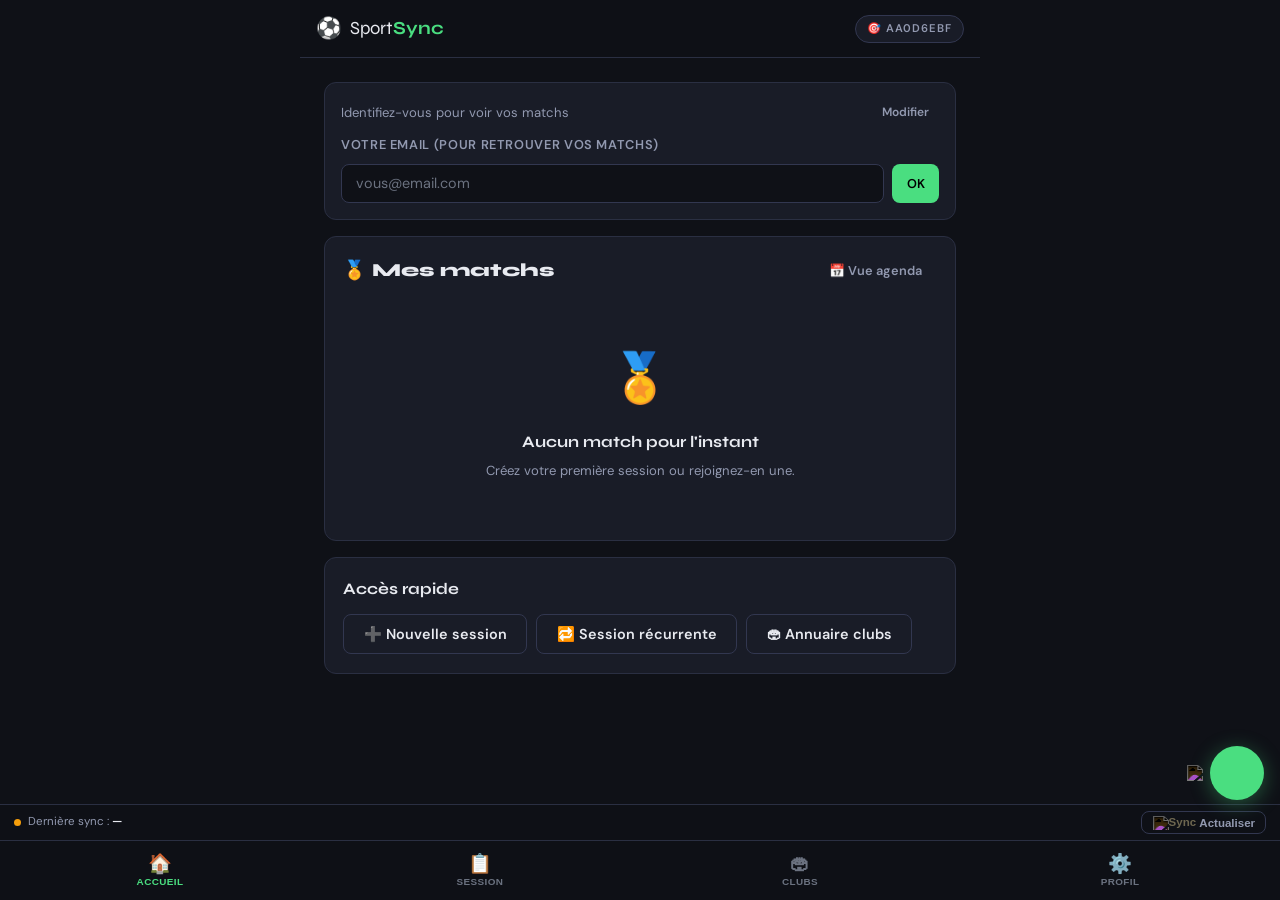
==== commit fc3ea97e: "Sessions récurrentes - ajout des sessions récurrentes - fixation de bugs agenda" ====
--- a/index.html
+++ b/index.html
@@ -68,6 +68,7 @@
           <h3 class="card-title">Accès rapide</h3>
           <div style="display:flex;gap:.6rem;flex-wrap:wrap">
             <button class="btn btn-outline btn-new-session">➕ Nouvelle session</button>
+            <button class="btn btn-outline" id="btn-new-recurring">🔁 Session récurrente</button>
             <button class="btn btn-outline" onclick="showView('clubs')">🏟 Annuaire clubs</button>
           </div>
         </div>
@@ -381,6 +382,77 @@
       <div class="modal-actions">
         <button class="btn btn-ghost" id="btn-modal-cancel">Annuler</button>
         <button class="btn btn-primary" id="btn-modal-confirm">Ajouter</button>
+      </div>
+    </div>
+  </div>
+
+  <!-- Modale Sessions Récurrentes -->
+  <div class="modal-overlay hidden" id="modal-recurring">
+    <div class="modal modal--wide">
+      <div class="modal-header">
+        <h3>🔁 Créer une série de sessions récurrentes</h3>
+        <p class="modal-sub">Génère automatiquement N séances hebdomadaires dans votre agenda.</p>
+      </div>
+
+      <div class="form-row two-col">
+        <div class="form-group">
+          <label for="rec-sport">Sport</label>
+          <input type="text" id="rec-sport" placeholder="ex: Padel" />
+        </div>
+        <div class="form-group">
+          <label for="rec-day">Jour de la semaine</label>
+          <select id="rec-day">
+            <option value="1">Lundi</option>
+            <option value="2">Mardi</option>
+            <option value="3">Mercredi</option>
+            <option value="4">Jeudi</option>
+            <option value="5">Vendredi</option>
+            <option value="6" selected>Samedi</option>
+            <option value="7">Dimanche</option>
+          </select>
+        </div>
+      </div>
+
+      <div class="form-row two-col">
+        <div class="form-group">
+          <label for="rec-slot">Créneau horaire</label>
+          <select id="rec-slot">
+            <option value="morning">Matin (6H–12H)</option>
+            <option value="afternoon">Après-midi (12H–18H)</option>
+            <option value="evening" selected>Soir (18H–23H)</option>
+          </select>
+        </div>
+        <div class="form-group">
+          <label for="rec-weeks">Nombre de semaines</label>
+          <input type="number" id="rec-weeks" value="8" min="1" max="52" />
+        </div>
+      </div>
+
+      <div class="form-row">
+        <div class="form-group">
+          <label for="rec-venue">Lieu habituel</label>
+          <input type="text" id="rec-venue" placeholder="ex: City Padel Bordeaux" />
+        </div>
+      </div>
+
+      <div class="form-row two-col">
+        <div class="form-group">
+          <label for="rec-address">Adresse (optionnel)</label>
+          <input type="text" id="rec-address" placeholder="12 rue des Sports…" />
+        </div>
+        <div class="form-group">
+          <label for="rec-max-players">Max joueurs</label>
+          <input type="number" id="rec-max-players" value="4" min="1" max="50" />
+        </div>
+      </div>
+
+      <div class="recurring-preview" id="recurring-preview">
+        <!-- Rempli dynamiquement -->
+      </div>
+
+      <div class="modal-actions">
+        <button class="btn btn-ghost" id="btn-recurring-cancel">Annuler</button>
+        <button class="btn btn-primary" id="btn-recurring-confirm">✅ Créer la série</button>
       </div>
     </div>
   </div>
--- a/style.css
+++ b/style.css
@@ -1271,3 +1271,87 @@
   border-color: var(--accent);
   color: var(--accent);
 }
+
+/* ════════════════════════════════════════════════════
+   MODALE RÉCURRENTE
+════════════════════════════════════════════════════ */
+.modal--wide {
+  max-width: 520px;
+}
+
+.modal-header {
+  margin-bottom: 1.1rem;
+}
+.modal-header h3 { font-family: var(--font-display); font-size: 1.1rem; font-weight: 800; margin-bottom: .25rem; }
+.modal-sub { font-size: .8rem; color: var(--text-sub); }
+
+select {
+  appearance: none;
+  -webkit-appearance: none;
+  background-image: url("data:image/svg+xml,%3Csvg xmlns='http://www.w3.org/2000/svg' width='10' height='6'%3E%3Cpath d='M0 0l5 6 5-6z' fill='%239299b0'/%3E%3C/svg%3E");
+  background-repeat: no-repeat;
+  background-position: right .75rem center;
+  background-size: 10px;
+  padding-right: 2.2rem;
+  background-color: var(--bg-input);
+  border: 1px solid var(--border);
+  color: var(--text);
+  border-radius: var(--radius-sm);
+  padding-top: .55rem;
+  padding-bottom: .55rem;
+  padding-left: .7rem;
+  font-size: .88rem;
+  width: 100%;
+  cursor: pointer;
+  transition: border-color .15s;
+}
+select:focus { border-color: var(--accent-dim); outline: none; }
+
+/* Preview des occurrences générées */
+.recurring-preview {
+  background: var(--bg-card-alt);
+  border: 1px solid var(--border);
+  border-radius: var(--radius-sm);
+  padding: .75rem;
+  margin: .75rem 0;
+  max-height: 160px;
+  overflow-y: auto;
+}
+.recurring-preview:empty { display: none; }
+.recurring-preview-title {
+  font-size: .72rem;
+  font-weight: 700;
+  text-transform: uppercase;
+  letter-spacing: .06em;
+  color: var(--muted);
+  margin-bottom: .5rem;
+}
+.recurring-occ {
+  display: flex;
+  align-items: center;
+  gap: .5rem;
+  font-size: .78rem;
+  color: var(--text-sub);
+  padding: .2rem 0;
+  border-bottom: 1px solid var(--border);
+}
+.recurring-occ:last-child { border-bottom: none; }
+.recurring-occ-num { color: var(--muted); min-width: 1.5rem; font-size: .68rem; }
+.recurring-occ-date { color: var(--text); font-weight: 600; }
+.recurring-occ-slot { color: var(--accent); font-size: .7rem; }
+
+/* ════════════════════════════════════════════════════
+   BADGE RÉCURRENT dans les cartes matchs
+════════════════════════════════════════════════════ */
+.recurrence-badge {
+  display: inline-flex;
+  align-items: center;
+  gap: .2rem;
+  font-size: .65rem;
+  font-weight: 700;
+  background: rgba(74,222,128,.12);
+  border: 1px solid rgba(74,222,128,.25);
+  color: var(--accent);
+  border-radius: 100px;
+  padding: .1rem .45rem;
+}
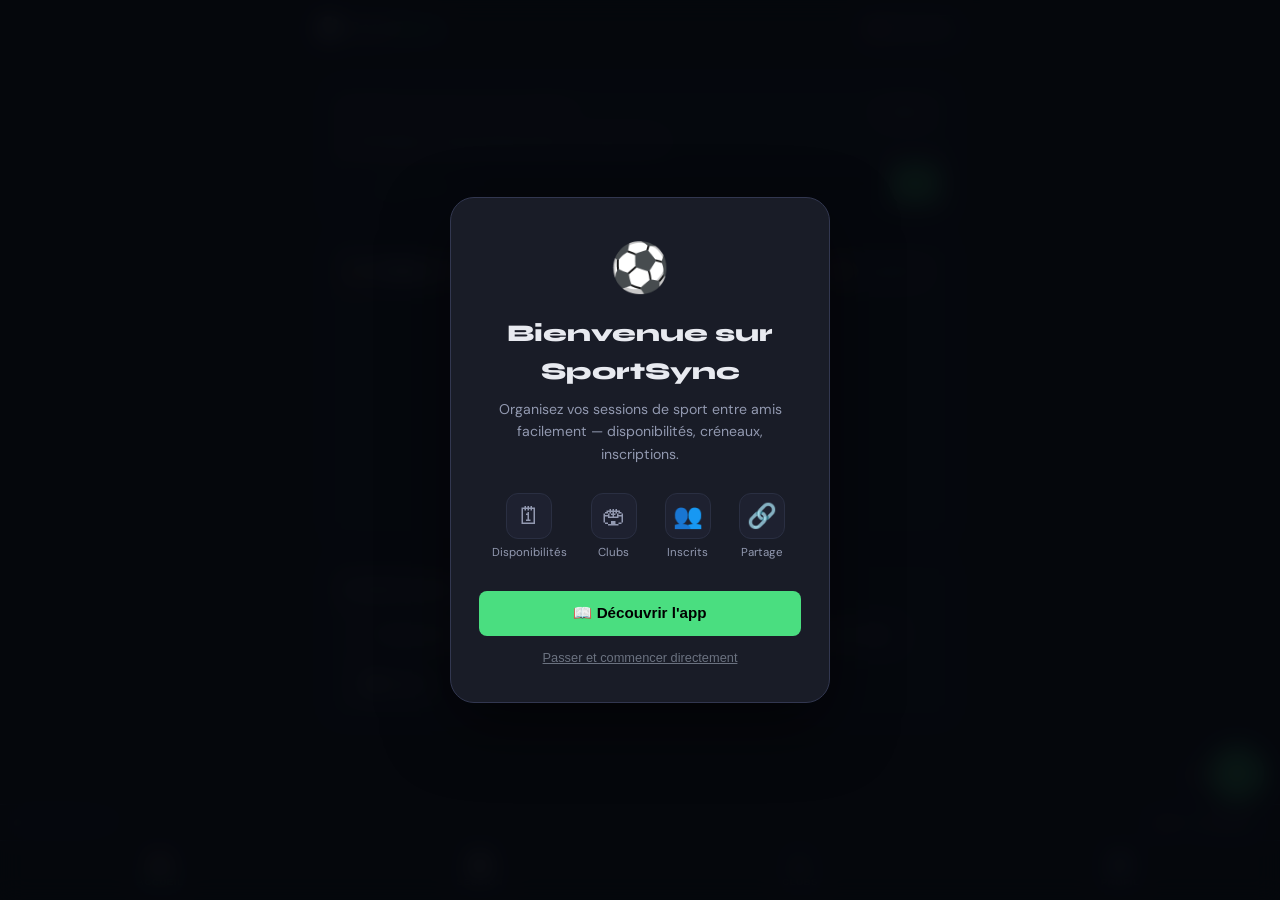
==== commit 8c04a425: "Ajout page tutoriel" ====
--- a/index.html
+++ b/index.html
@@ -16,6 +16,7 @@
   <link rel="stylesheet" href="dispo.css" />
   <link rel="stylesheet" href="home.css" />
   <link rel="stylesheet" href="clubs.css" />
+  <link rel="stylesheet" href="tutorial.css" />
 </head>
 <body>
 
@@ -70,6 +71,7 @@
             <button class="btn btn-outline btn-new-session">➕ Nouvelle session</button>
             <button class="btn btn-outline" id="btn-new-recurring">🔁 Session récurrente</button>
             <button class="btn btn-outline" onclick="showView('clubs')">🏟 Annuaire clubs</button>
+            <button class="btn btn-outline btn-open-tutorial">📖 Guide</button>
           </div>
         </div>
       </div>
@@ -308,8 +310,37 @@
           </button>
         </div>
         <div class="card">
+          <h3 class="card-title">Aide</h3>
+          <div class="tutorial-quick-btns">
+            <button class="btn btn-outline btn-open-tutorial">📖 Voir le tutoriel</button>
+            <button class="btn btn-outline" id="btn-open-whats-new">✨ Nouveautés</button>
+          </div>
+        </div>
+        <div class="card">
           <h3 class="card-title">GAS URL</h3>
           <p style="font-size:.75rem;color:var(--text-sub);margin-bottom:.5rem">Configurée dans <code>app.js → CONFIG.GAS_URL</code></p>
+        </div>
+      </div>
+
+      <!-- ── TUTORIEL ── -->
+      <div id="view-tutorial" class="app-view hidden">
+        <div class="tutorial-header">
+          <span class="tutorial-header-title">📖 Guide d'utilisation</span>
+          <button class="btn-tuto-close" id="btn-tuto-close">Passer ✕</button>
+        </div>
+        <div class="tutorial-progress">
+          <div class="tutorial-progress-track">
+            <div class="tutorial-progress-bar" id="tutorial-progress-bar" style="width:12.5%"></div>
+          </div>
+          <div class="tutorial-progress-label" id="tutorial-step-label">1 / 8</div>
+        </div>
+        <div class="tutorial-step-area">
+          <div id="tutorial-step-content"><!-- Rempli par JS --></div>
+          <div id="tutorial-dots"></div>
+        </div>
+        <div class="tutorial-nav">
+          <button class="btn-tuto-prev hidden" id="btn-tuto-prev">← Précédent</button>
+          <button class="btn-tuto-next" id="btn-tuto-next">Suivant →</button>
         </div>
       </div>
 
@@ -461,12 +492,42 @@
     <div class="club-detail-sheet"><div id="club-detail-content"></div></div>
   </div>
 
+  <!-- ═══ POPUP BIENVENUE (bloquant) ═══ -->
+  <div id="tutorial-welcome" class="hidden">
+    <div class="welcome-card">
+      <span class="welcome-logo">⚽</span>
+      <h1 class="welcome-title">Bienvenue sur SportSync</h1>
+      <p class="welcome-sub">Organisez vos sessions de sport entre amis facilement — disponibilités, créneaux, inscriptions.</p>
+      <div class="welcome-features">
+        <div class="welcome-feat"><div class="welcome-feat-icon">🗓</div>Disponibilités</div>
+        <div class="welcome-feat"><div class="welcome-feat-icon">🏟</div>Clubs</div>
+        <div class="welcome-feat"><div class="welcome-feat-icon">👥</div>Inscrits</div>
+        <div class="welcome-feat"><div class="welcome-feat-icon">🔗</div>Partage</div>
+      </div>
+      <div class="welcome-actions">
+        <button class="btn-welcome-start" id="btn-welcome-start">📖 Découvrir l'app</button>
+        <button class="btn-welcome-skip" id="btn-welcome-skip">Passer et commencer directement</button>
+      </div>
+    </div>
+  </div>
+
+  <!-- ═══ POPUP NOUVEAUTÉS ═══ -->
+  <div id="whats-new-popup" class="hidden">
+    <div class="wn-sheet">
+      <div class="wn-handle"></div>
+      <div class="wn-title">✨ Nouveautés</div>
+      <div class="wn-items"><!-- Rempli par JS --></div>
+      <button class="btn-wn-close" id="btn-whats-new-close">C'est parti ! 🚀</button>
+    </div>
+  </div>
+
   <div id="toast" class="toast hidden"></div>
 
   <script src="dispo.js"></script>
   <script src="home.js"></script>
   <script src="clubs.js"></script>
   <script src="app.js"></script>
+  <script src="tutorial.js"></script>
 
   <script>
   $(document).ready(function(){
--- a/clubs.css
+++ b/clubs.css
@@ -1,27 +1,24 @@
 /* ════════════════════════════════════════════════════
-   SPORTSYNC — clubs.css
+   SPORTSYNC — clubs.css  v3
    Annuaire des clubs + fiche détail
 ════════════════════════════════════════════════════ */
 
-/* ── Barre de recherche clubs ─────────────────────── */
+/* ── Barre de recherche ─────────────────────────── */
 .clubs-search-bar {
   display: flex;
   gap: .5rem;
-  margin-bottom: .85rem;
-}
-
-#clubs-search {
-  flex: 1;
-}
-
-/* ── Tabs sport ───────────────────────────────────── */
+  margin-bottom: .75rem;
+}
+#clubs-search { flex: 1; }
+
+/* ── Tabs sport (multi-sport) ───────────────────── */
 .sport-tabs {
   display: flex;
   gap: .4rem;
   overflow-x: auto;
   scrollbar-width: none;
   padding-bottom: .5rem;
-  margin-bottom: .85rem;
+  margin-bottom: .75rem;
 }
 .sport-tabs::-webkit-scrollbar { display: none; }
 
@@ -38,28 +35,115 @@
   transition: all .15s;
   flex-shrink: 0;
 }
-.sport-tab.active {
-  background: var(--accent-dim);
-  border-color: var(--accent);
-  color: var(--accent);
-}
+.sport-tab.active { background: var(--accent-dim); border-color: var(--accent); color: var(--accent); }
 .sport-tab:hover:not(.active) { border-color: var(--border-light); color: var(--text); }
 
-/* ── Grille clubs ─────────────────────────────────── */
+/* ── Barre distance (v5 — bouton Valider explicite) ─ */
+.clubs-distance-bar {
+  margin-bottom: .75rem;
+}
+
+.clubs-distance-label {
+  font-size: .72rem;
+  font-weight: 600;
+  text-transform: uppercase;
+  letter-spacing: .06em;
+  color: var(--muted);
+  margin-bottom: .4rem;
+}
+
+.clubs-distance-row {
+  display: flex;
+  align-items: center;
+  gap: .4rem;
+}
+
+.clubs-distance-input {
+  flex: 1;
+  background: var(--bg-card);
+  border: 1px solid var(--border);
+  border-radius: var(--radius-sm);
+  color: var(--text);
+  font-size: .82rem;
+  padding: .5rem .75rem;
+  min-width: 0;
+  transition: border-color .15s;
+}
+.clubs-distance-input::placeholder { color: var(--muted); }
+.clubs-distance-input:focus { border-color: var(--accent-dim); outline: none; }
+
+.clubs-distance-validate {
+  background: var(--accent);
+  border: none;
+  color: #000;
+  font-size: .78rem;
+  font-weight: 700;
+  padding: .5rem .9rem;
+  border-radius: var(--radius-sm);
+  cursor: pointer;
+  white-space: nowrap;
+  flex-shrink: 0;
+  transition: opacity .15s, transform .1s;
+}
+.clubs-distance-validate:hover  { opacity: .88; }
+.clubs-distance-validate:active { transform: scale(.97); }
+.clubs-distance-validate:disabled { opacity: .5; cursor: default; }
+
+.clubs-distance-clear {
+  background: none;
+  border: 1px solid var(--border);
+  color: var(--muted);
+  font-size: .8rem;
+  padding: .45rem .65rem;
+  border-radius: var(--radius-sm);
+  cursor: pointer;
+  flex-shrink: 0;
+  transition: color .15s;
+}
+.clubs-distance-clear:hover { color: var(--text); border-color: var(--border-light); }
+
+.clubs-distance-status {
+  display: block;
+  font-size: .72rem;
+  color: var(--text-sub);
+  margin-top: .3rem;
+  min-height: 1rem;
+  line-height: 1.4;
+}
+.clubs-distance-status.loading { color: var(--accent2); }
+.clubs-distance-status.error   { color: #f87171; }
+
+/* ── Tri ────────────────────────────────────────── */
+.clubs-sort-row {
+  display: flex;
+  gap: .4rem;
+  margin-bottom: .75rem;
+}
+.clubs-sort-btn {
+  background: var(--bg-card);
+  border: 1px solid var(--border);
+  color: var(--text-sub);
+  border-radius: 100px;
+  padding: .28rem .8rem;
+  font-size: .72rem;
+  font-weight: 600;
+  cursor: pointer;
+  white-space: nowrap;
+  transition: all .15s;
+}
+.clubs-sort-btn.active { background: var(--bg-card-alt); border-color: var(--border-light); color: var(--text); }
+.clubs-sort-btn:hover:not(.active) { border-color: var(--border-light); }
+
+/* ── Grille clubs ───────────────────────────────── */
 .clubs-grid {
   display: grid;
   grid-template-columns: 1fr;
   gap: .85rem;
 }
-
-@media (min-width: 560px) {
-  .clubs-grid { grid-template-columns: repeat(2, 1fr); }
-}
-@media (min-width: 900px) {
-  .clubs-grid { grid-template-columns: repeat(3, 1fr); }
-}
-
-/* ── Club card ────────────────────────────────────── */
+@media (min-width: 560px) { .clubs-grid { grid-template-columns: repeat(2,1fr); } }
+@media (min-width: 900px) { .clubs-grid { grid-template-columns: repeat(3,1fr); } }
+
+/* ── Club card ──────────────────────────────────── */
 .club-card {
   background: var(--bg-card);
   border: 1px solid var(--border);
@@ -68,12 +152,7 @@
   cursor: pointer;
   transition: border-color .15s, transform .12s, box-shadow .15s;
 }
-
-.club-card:hover {
-  border-color: var(--border-light);
-  transform: translateY(-2px);
-  box-shadow: 0 8px 24px rgba(0,0,0,.25);
-}
+.club-card:hover { border-color: var(--border-light); transform: translateY(-2px); box-shadow: 0 8px 24px rgba(0,0,0,.25); }
 
 .club-card-photo {
   width: 100%;
@@ -84,21 +163,41 @@
   position: relative;
 }
 
-.club-card-sport-badge {
+/* Pills multi-sports sur la photo */
+.club-card-sports-row {
   position: absolute;
-  bottom: .6rem;
-  left: .6rem;
-  font-size: .7rem;
-  font-weight: 700;
-  padding: .25rem .65rem;
+  bottom: .55rem;
+  left: .55rem;
+  display: flex;
+  gap: .3rem;
+  flex-wrap: wrap;
+  max-width: calc(100% - 1.1rem);
+}
+.club-sport-pill {
+  font-size: .65rem;
+  font-weight: 700;
+  padding: .2rem .55rem;
   border-radius: 100px;
   border: 1px solid;
   backdrop-filter: blur(6px);
-}
-
-.club-card-body {
-  padding: .85rem;
-}
+  white-space: nowrap;
+}
+
+/* Badge distance sur la photo */
+.club-card-dist-badge {
+  position: absolute;
+  top: .55rem;
+  right: .55rem;
+  font-size: .65rem;
+  font-weight: 700;
+  background: rgba(0,0,0,.6);
+  color: #fff;
+  padding: .2rem .5rem;
+  border-radius: 100px;
+  backdrop-filter: blur(4px);
+}
+
+.club-card-body { padding: .85rem; }
 
 .club-card-name {
   font-family: var(--font-display);
@@ -107,7 +206,6 @@
   color: var(--text);
   margin-bottom: .3rem;
 }
-
 .club-card-addr {
   font-size: .75rem;
   color: var(--text-sub);
@@ -116,13 +214,11 @@
   text-overflow: ellipsis;
   margin-bottom: .45rem;
 }
-
 .club-card-badges {
   display: flex;
   gap: .35rem;
   flex-wrap: wrap;
 }
-
 .club-badge {
   font-size: .68rem;
   font-weight: 600;
@@ -132,17 +228,15 @@
   padding: .15rem .5rem;
   border-radius: 100px;
 }
-
-/* ── Empty state clubs ────────────────────────────── */
-.clubs-empty {
-  text-align: center;
-  padding: 2.5rem 1rem;
-  color: var(--text-sub);
-}
+.club-badge--dist { color: var(--accent3); border-color: rgba(56,189,248,.3); }
+.club-badge--install { color: var(--text); letter-spacing: .03em; }
+
+/* ── Empty ──────────────────────────────────────── */
+.clubs-empty { text-align: center; padding: 2.5rem 1rem; color: var(--text-sub); }
 .clubs-empty-icon { font-size: 3rem; margin-bottom: .75rem; }
 .clubs-empty-sub  { font-size: .82rem; margin-top: .35rem; }
 
-/* ── Modale fiche détail ──────────────────────────── */
+/* ── Modale fiche détail ────────────────────────── */
 #club-detail-overlay {
   position: fixed;
   inset: 0;
@@ -160,14 +254,13 @@
   border-radius: 20px 20px 0 0;
   width: 100%;
   max-width: 600px;
-  max-height: 90dvh;
+  max-height: 92dvh;
   overflow-y: auto;
   animation: slideUp .3s cubic-bezier(0.22,1,0.36,1);
 }
-
 @media (min-width: 640px) {
   #club-detail-overlay { align-items: center; }
-  .club-detail-sheet   { border-radius: 20px; max-height: 85dvh; }
+  .club-detail-sheet { border-radius: 20px; max-height: 88dvh; }
 }
 
 .club-detail-photo {
@@ -182,80 +275,173 @@
 }
 
 .club-detail-close {
-  position: absolute;
-  top: .75rem;
-  right: .75rem;
-  background: rgba(0,0,0,.55);
-  border: none;
-  color: #fff;
-  border-radius: 50%;
-  width: 34px; height: 34px;
-  font-size: .9rem;
-  cursor: pointer;
-  display: flex;
-  align-items: center;
-  justify-content: center;
+  position: absolute; top: .75rem; right: .75rem;
+  background: rgba(0,0,0,.55); border: none; color: #fff;
+  border-radius: 50%; width: 34px; height: 34px; font-size: .9rem;
+  cursor: pointer; display: flex; align-items: center; justify-content: center;
   backdrop-filter: blur(4px);
 }
 
-.club-detail-sport {
+/* Pills sports sur la fiche */
+.club-detail-sports {
   position: absolute;
   bottom: .75rem;
   left: .75rem;
-  font-size: .85rem;
+  display: flex;
+  gap: .35rem;
+  flex-wrap: wrap;
+  max-width: calc(100% - 1.5rem);
+}
+.detail-sport-pill {
+  font-size: .78rem;
+  font-weight: 700;
+  padding: .28rem .75rem;
+  border-radius: 100px;
+  border: 1px solid;
+  backdrop-filter: blur(4px);
+  background: rgba(0,0,0,.45);
+}
+
+/* Badge distance dans la fiche */
+.club-detail-dist {
+  position: absolute;
+  top: .75rem;
+  left: 50%;
+  transform: TranslateX(-50%);
+  font-size: .7rem;
   font-weight: 700;
   background: rgba(0,0,0,.55);
+  color: #fff;
+  padding: .2rem .6rem;
+  border-radius: 100px;
   backdrop-filter: blur(4px);
-  padding: .3rem .8rem;
-  border-radius: 100px;
-}
-
-.club-detail-body {
-  padding: 1.25rem;
-}
+}
+
+.club-detail-body { padding: 1.25rem; }
 
 .club-detail-name {
   font-family: var(--font-display);
-  font-size: 1.35rem;
-  font-weight: 800;
+  font-size: 1.35rem; font-weight: 800; color: var(--text);
+  margin-bottom: .75rem; line-height: 1.2;
+}
+
+.club-detail-row {
+  display: flex; align-items: flex-start; gap: .6rem;
+  font-size: .85rem; color: var(--text-sub);
+  margin-bottom: .5rem; line-height: 1.5;
+}
+.club-detail-row span { flex: 1; }
+
+.club-detail-notes {
+  background: var(--bg-card-alt); border: 1px solid var(--border);
+  border-radius: var(--radius-sm); padding: .75rem;
+  font-size: .82rem; color: var(--text-sub);
+  margin: .75rem 0; line-height: 1.6;
+}
+
+.club-detail-actions {
+  display: flex; gap: .6rem; flex-wrap: wrap;
+  margin-top: 1rem; padding-top: .85rem;
+  border-top: 1px solid var(--border);
+}
+
+/* ── Installations (style Ten'up) ───────────────── */
+.installations-block {
+  background: var(--bg-card-alt);
+  border: 1px solid var(--border);
+  border-radius: var(--radius-sm);
+  padding: .85rem;
+  margin: .75rem 0;
+}
+.installations-title {
+  font-size: .72rem;
+  font-weight: 700;
+  text-transform: uppercase;
+  letter-spacing: .07em;
+  color: var(--muted);
+  margin-bottom: .65rem;
+}
+.install-row {
+  display: grid;
+  grid-template-columns: auto 1fr;
+  grid-template-rows: auto auto;
+  gap: .1rem .65rem;
+  padding: .55rem 0;
+  border-bottom: 1px solid var(--border);
+}
+.install-row:last-child { border-bottom: none; padding-bottom: 0; }
+
+.install-sport {
+  grid-column: 1;
+  grid-row: 1;
+  font-size: .85rem;
+  font-weight: 700;
   color: var(--text);
-  margin-bottom: .75rem;
-  line-height: 1.2;
-}
-
-.club-detail-row {
-  display: flex;
-  align-items: flex-start;
-  gap: .6rem;
-  font-size: .85rem;
-  color: var(--text-sub);
-  margin-bottom: .5rem;
+}
+.install-surface {
+  grid-column: 2;
+  grid-row: 1;
+  font-size: .78rem;
+  color: var(--text-sub);
+  align-self: center;
+}
+.install-count {
+  grid-column: 1 / -1;
+  grid-row: 2;
+  font-size: .78rem;
+  color: var(--accent);
+  font-weight: 600;
+}
+
+/* ── Notes locales ──────────────────────────────── */
+.local-notes-section {
+  margin: .85rem 0;
+}
+.local-notes-header {
+  display: flex;
+  align-items: center;
+  justify-content: space-between;
+  margin-bottom: .4rem;
+  gap: .5rem;
+}
+.local-notes-title {
+  font-size: .78rem;
+  font-weight: 700;
+  color: var(--text);
+}
+.local-notes-hint {
+  font-size: .65rem;
+  color: var(--muted);
+  font-style: italic;
+}
+.local-notes-textarea {
+  width: 100%;
+  background: var(--bg-card-alt);
+  border: 1px solid var(--border);
+  border-radius: var(--radius-sm);
+  color: var(--text);
+  font-size: .82rem;
   line-height: 1.5;
-}
-
-.club-detail-row span { flex: 1; }
-
-.club-detail-notes {
-  background: var(--bg-card-alt);
-  border: 1px solid var(--border);
-  border-radius: var(--radius-sm);
-  padding: .75rem;
-  font-size: .82rem;
-  color: var(--text-sub);
-  margin: .75rem 0;
-  line-height: 1.6;
-}
-
-.club-detail-actions {
-  display: flex;
-  gap: .6rem;
-  flex-wrap: wrap;
-  margin-top: 1rem;
-  padding-top: .85rem;
-  border-top: 1px solid var(--border);
-}
-
-/* ── Tag sport dans suggestion autocomplétion ─────── */
+  padding: .65rem .75rem;
+  resize: vertical;
+  min-height: 72px;
+  transition: border-color .15s;
+  box-sizing: border-box;
+}
+.local-notes-textarea:focus { border-color: var(--accent-dim); outline: none; }
+.local-notes-textarea::placeholder { color: var(--muted); font-style: italic; }
+
+/* Badge "Sauvegardé" qui apparaît puis disparaît */
+.note-saved-badge {
+  font-size: .65rem;
+  font-weight: 700;
+  color: var(--accent);
+  opacity: 0;
+  transition: opacity .25s;
+}
+.note-saved-badge.visible { opacity: 1; }
+
+/* ── Tag sport dans suggestion autocomplétion ───── */
 .club-sport-tag {
   display: inline-block;
   font-size: .65rem;
@@ -266,3 +452,157 @@
   margin-left: .3rem;
   vertical-align: middle;
 }
+
+/* ── Horaires ───────────────────────────────────── */
+.hours-grid { display: flex; flex-direction: column; gap: .2rem; }
+.hours-row  { display: flex; gap: .75rem; font-size: .8rem; color: var(--text-sub); }
+.hours-day  { min-width: 2.5rem; color: var(--muted); font-weight: 600; font-size: .72rem; text-transform: uppercase; }
+.hours-val  { color: var(--text); }
+
+/* ════════════════════════════════════════════════════
+   CLUBS v4 — Onglets Tous/Favoris + Icône Favori
+════════════════════════════════════════════════════ */
+
+/* ── Onglets Tous / Favoris ─────────────────────── */
+.clubs-tabs {
+  display: flex;
+  gap: 0;
+  border-bottom: 1px solid var(--border);
+  margin-bottom: .85rem;
+}
+
+.clubs-tab {
+  flex: 1;
+  background: none;
+  border: none;
+  border-bottom: 2px solid transparent;
+  color: var(--text-sub);
+  font-size: .82rem;
+  font-weight: 600;
+  cursor: pointer;
+  padding: .55rem .75rem;
+  display: flex;
+  align-items: center;
+  justify-content: center;
+  gap: .4rem;
+  transition: color .15s, border-color .15s;
+  margin-bottom: -1px; /* couvre la border-bottom du parent */
+}
+
+.clubs-tab.active {
+  color: var(--accent);
+  border-bottom-color: var(--accent);
+}
+
+.clubs-tab:hover:not(.active) { color: var(--text); }
+
+.clubs-tab-count {
+  font-size: .68rem;
+  background: var(--bg-card-alt);
+  border: 1px solid var(--border);
+  border-radius: 100px;
+  padding: .05rem .45rem;
+  color: var(--muted);
+  font-weight: 700;
+}
+
+.clubs-tab.active .clubs-tab-count {
+  background: var(--accent-dim);
+  border-color: var(--accent);
+  color: var(--accent);
+}
+
+/* ── Bouton favori sur la carte ─────────────────── */
+.club-fav-btn {
+  position: absolute;
+  top: .55rem;
+  left: .55rem;
+  background: rgba(0,0,0,.55);
+  border: none;
+  color: var(--text-sub);
+  border-radius: 50%;
+  width: 32px;
+  height: 32px;
+  font-size: 1rem;
+  cursor: pointer;
+  display: flex;
+  align-items: center;
+  justify-content: center;
+  backdrop-filter: blur(4px);
+  transition: color .15s, background .15s, transform .1s;
+  z-index: 2;
+}
+
+.club-fav-btn:hover {
+  background: rgba(0,0,0,.75);
+  transform: scale(1.12);
+  color: #f87171;
+}
+
+.club-fav-btn.active {
+  color: #f87171;
+  background: rgba(0,0,0,.65);
+}
+
+/* ── Indicateur favori dans le nom ─────────────── */
+.club-fav-indicator {
+  color: #f87171;
+  font-size: .85rem;
+  margin-left: .25rem;
+  vertical-align: middle;
+}
+
+.club-fav-indicator--lg {
+  font-size: 1.15rem;
+  color: #f87171;
+  margin-left: .45rem;
+}
+
+/* ── Bouton favori dans la fiche détail ─────────── */
+.club-detail-top-bar {
+  position: absolute;
+  top: .75rem;
+  left: 0; right: 0;
+  display: flex;
+  justify-content: space-between;
+  padding: 0 .75rem;
+  z-index: 2;
+}
+
+.club-detail-fav-btn {
+  background: rgba(0,0,0,.55);
+  border: none;
+  color: var(--text-sub);
+  border-radius: 50%;
+  width: 34px; height: 34px;
+  font-size: 1.1rem;
+  cursor: pointer;
+  display: flex;
+  align-items: center;
+  justify-content: center;
+  backdrop-filter: blur(4px);
+  transition: color .15s, background .15s, transform .1s;
+}
+
+.club-detail-fav-btn:hover {
+  background: rgba(0,0,0,.75);
+  transform: scale(1.1);
+  color: #f87171;
+}
+
+.club-detail-fav-btn.active { color: #f87171; }
+
+.club-detail-name-row {
+  display: flex;
+  align-items: flex-start;
+  gap: .3rem;
+  margin-bottom: .75rem;
+}
+.club-detail-name-row .club-detail-name { margin-bottom: 0; }
+
+/* ── Animation retrait carte (onglet favoris) ───── */
+.club-card--removing {
+  opacity: 0;
+  transform: scale(0.95);
+  transition: opacity .3s, transform .3s;
+}
--- a/tutorial.css
+++ b/tutorial.css
@@ -0,0 +1,408 @@
+/* ════════════════════════════════════════════════════
+   SPORTSYNC — tutorial.css
+   Popup bienvenue + Page tutoriel + Popup nouveautés
+════════════════════════════════════════════════════ */
+
+/* ── Utilitaire ─────────────────────────────────── */
+body.no-scroll { overflow: hidden; }
+
+/* ══════════════════════════════════════════════════
+   1. POPUP BIENVENUE (overlay bloquant)
+══════════════════════════════════════════════════ */
+#tutorial-welcome {
+  position: fixed;
+  inset: 0;
+  z-index: 1000;
+  background: rgba(5, 7, 12, 0.93);
+  backdrop-filter: blur(12px);
+  -webkit-backdrop-filter: blur(12px);
+  display: flex;
+  align-items: center;
+  justify-content: center;
+  padding: 1.5rem;
+  animation: fadeIn .4s ease;
+}
+#tutorial-welcome.hidden { display: none !important; }
+
+.welcome-card {
+  background: var(--bg-card);
+  border: 1px solid var(--border-light);
+  border-radius: 24px;
+  padding: 2rem 1.75rem;
+  max-width: 380px;
+  width: 100%;
+  text-align: center;
+  box-shadow: 0 24px 64px rgba(0,0,0,.5);
+  animation: slideUp .45s cubic-bezier(0.22,1,0.36,1);
+}
+
+.welcome-logo {
+  font-size: 3rem;
+  margin-bottom: .5rem;
+  display: block;
+}
+
+.welcome-title {
+  font-family: var(--font-display);
+  font-size: 1.5rem;
+  font-weight: 800;
+  color: var(--text);
+  margin-bottom: .4rem;
+}
+
+.welcome-sub {
+  font-size: .88rem;
+  color: var(--text-sub);
+  line-height: 1.6;
+  margin-bottom: 1.75rem;
+}
+
+.welcome-actions {
+  display: flex;
+  flex-direction: column;
+  gap: .6rem;
+}
+
+.btn-welcome-start {
+  background: var(--accent);
+  color: #000;
+  border: none;
+  border-radius: var(--radius-sm);
+  font-size: .95rem;
+  font-weight: 700;
+  padding: .85rem;
+  cursor: pointer;
+  transition: opacity .15s, transform .1s;
+  width: 100%;
+}
+.btn-welcome-start:hover  { opacity: .88; }
+.btn-welcome-start:active { transform: scale(.98); }
+
+.btn-welcome-skip {
+  background: none;
+  border: none;
+  color: var(--muted);
+  font-size: .8rem;
+  cursor: pointer;
+  padding: .3rem;
+  text-decoration: underline;
+  transition: color .15s;
+}
+.btn-welcome-skip:hover { color: var(--text-sub); }
+
+.welcome-features {
+  display: flex;
+  justify-content: center;
+  gap: 1.25rem;
+  margin-bottom: 1.75rem;
+  flex-wrap: wrap;
+}
+.welcome-feat {
+  display: flex;
+  flex-direction: column;
+  align-items: center;
+  gap: .3rem;
+  font-size: .72rem;
+  color: var(--text-sub);
+  min-width: 54px;
+}
+.welcome-feat-icon {
+  font-size: 1.5rem;
+  background: var(--bg-card-alt);
+  border: 1px solid var(--border);
+  border-radius: 12px;
+  width: 46px;
+  height: 46px;
+  display: flex;
+  align-items: center;
+  justify-content: center;
+}
+
+/* ══════════════════════════════════════════════════
+   2. VUE TUTORIEL (#view-tutorial)
+══════════════════════════════════════════════════ */
+#view-tutorial {
+  min-height: 100%;
+  display: flex;
+  flex-direction: column;
+}
+
+.tutorial-header {
+  display: flex;
+  align-items: center;
+  justify-content: space-between;
+  padding: 1rem 1rem .6rem;
+  gap: .75rem;
+}
+
+.tutorial-header-title {
+  font-family: var(--font-display);
+  font-size: 1rem;
+  font-weight: 800;
+  color: var(--text);
+}
+
+.btn-tuto-close {
+  background: none;
+  border: 1px solid var(--border);
+  color: var(--text-sub);
+  border-radius: 100px;
+  font-size: .72rem;
+  font-weight: 600;
+  padding: .25rem .75rem;
+  cursor: pointer;
+  transition: color .15s, border-color .15s;
+  white-space: nowrap;
+}
+.btn-tuto-close:hover { color: var(--text); border-color: var(--border-light); }
+
+/* Barre de progression */
+.tutorial-progress {
+  padding: 0 1rem;
+  margin-bottom: 1rem;
+}
+.tutorial-progress-track {
+  height: 3px;
+  background: var(--border);
+  border-radius: 100px;
+  overflow: hidden;
+  margin-bottom: .4rem;
+}
+.tutorial-progress-bar {
+  height: 100%;
+  background: var(--accent);
+  border-radius: 100px;
+  transition: width .35s cubic-bezier(0.4,0,0.2,1);
+}
+.tutorial-progress-label {
+  font-size: .68rem;
+  color: var(--muted);
+  text-align: right;
+}
+
+/* Zone contenu step */
+.tutorial-step-area {
+  flex: 1;
+  padding: 1rem 1.25rem;
+  overflow: hidden;
+}
+
+#tutorial-step-content {
+  text-align: center;
+}
+
+.tuto-step-icon {
+  font-size: 3.5rem;
+  margin-bottom: .85rem;
+  display: block;
+  filter: drop-shadow(0 4px 12px rgba(74,222,128,.2));
+}
+
+.tuto-step-title {
+  font-family: var(--font-display);
+  font-size: 1.35rem;
+  font-weight: 800;
+  color: var(--text);
+  margin-bottom: .75rem;
+  line-height: 1.25;
+}
+
+.tuto-step-content {
+  font-size: .9rem;
+  color: var(--text-sub);
+  line-height: 1.7;
+  margin-bottom: 1rem;
+  text-align: left;
+}
+
+.tuto-tip {
+  display: flex;
+  align-items: flex-start;
+  gap: .55rem;
+  background: var(--accent-dim);
+  border: 1px solid rgba(74,222,128,.2);
+  border-radius: var(--radius-sm);
+  padding: .75rem;
+  text-align: left;
+  font-size: .82rem;
+  color: var(--text-sub);
+  line-height: 1.5;
+}
+.tuto-tip-icon { flex-shrink: 0; font-size: 1rem; }
+
+/* Dots de progression */
+#tutorial-dots {
+  display: flex;
+  justify-content: center;
+  gap: .4rem;
+  margin-top: 1.25rem;
+}
+.tuto-dot {
+  width: 7px;
+  height: 7px;
+  border-radius: 50%;
+  background: var(--border);
+  transition: all .25s;
+}
+.tuto-dot.active {
+  background: var(--accent);
+  transform: scale(1.25);
+}
+.tuto-dot.done {
+  background: rgba(74,222,128,.4);
+}
+
+/* Navigation */
+.tutorial-nav {
+  display: flex;
+  gap: .6rem;
+  padding: 1rem 1.25rem calc(1rem + 136px); /* espace pour sync-footer + bottom-nav */
+  align-items: center;
+}
+
+.btn-tuto-prev {
+  background: none;
+  border: 1px solid var(--border);
+  color: var(--text-sub);
+  border-radius: var(--radius-sm);
+  font-size: .85rem;
+  font-weight: 600;
+  padding: .7rem 1.1rem;
+  cursor: pointer;
+  transition: color .15s, border-color .15s;
+  flex-shrink: 0;
+}
+.btn-tuto-prev:hover { color: var(--text); border-color: var(--border-light); }
+.btn-tuto-prev.hidden { visibility: hidden; pointer-events: none; } /* garde l'espace */
+
+.btn-tuto-next {
+  flex: 1;
+  background: var(--accent);
+  border: none;
+  color: #000;
+  border-radius: var(--radius-sm);
+  font-size: .88rem;
+  font-weight: 700;
+  padding: .75rem;
+  cursor: pointer;
+  transition: opacity .15s, transform .1s;
+}
+.btn-tuto-next:hover  { opacity: .88; }
+.btn-tuto-next:active { transform: scale(.98); }
+
+/* Animations */
+.tuto-slide-in {
+  animation: tutoSlideIn .3s cubic-bezier(0.22,1,0.36,1) both;
+}
+.tuto-exit-left {
+  animation: tutoExitLeft .2s ease both;
+}
+.tuto-exit-right {
+  animation: tutoExitRight .2s ease both;
+}
+
+@keyframes tutoSlideIn {
+  from { opacity: 0; transform: translateX(24px); }
+  to   { opacity: 1; transform: translateX(0); }
+}
+@keyframes tutoExitLeft {
+  to { opacity: 0; transform: translateX(-24px); }
+}
+@keyframes tutoExitRight {
+  to { opacity: 0; transform: translateX(24px); }
+}
+
+/* ══════════════════════════════════════════════════
+   3. POPUP NOUVEAUTÉS
+══════════════════════════════════════════════════ */
+#whats-new-popup {
+  position: fixed;
+  inset: 0;
+  z-index: 900;
+  background: rgba(5,7,12,.80);
+  backdrop-filter: blur(8px);
+  -webkit-backdrop-filter: blur(8px);
+  display: flex;
+  align-items: flex-end;
+  justify-content: center;
+  padding: 0;
+  animation: fadeIn .3s ease;
+}
+#whats-new-popup.hidden { display: none !important; }
+
+.wn-sheet {
+  background: var(--bg-card);
+  border-radius: 20px 20px 0 0;
+  width: 100%;
+  max-width: 560px;
+  padding: 1.5rem 1.5rem calc(1.5rem + env(safe-area-inset-bottom));
+  max-height: 80dvh;
+  overflow-y: auto;
+  animation: slideUp .35s cubic-bezier(0.22,1,0.36,1);
+}
+
+@media (min-width: 640px) {
+  #whats-new-popup { align-items: center; padding: 1.5rem; }
+  .wn-sheet { border-radius: 20px; padding: 1.75rem; }
+}
+
+.wn-handle {
+  width: 36px;
+  height: 4px;
+  background: var(--border);
+  border-radius: 100px;
+  margin: 0 auto .85rem;
+}
+
+.wn-title {
+  font-family: var(--font-display);
+  font-size: 1.15rem;
+  font-weight: 800;
+  color: var(--text);
+  margin-bottom: 1rem;
+}
+
+.wn-items {
+  display: flex;
+  flex-direction: column;
+  gap: .6rem;
+  margin-bottom: 1.25rem;
+}
+
+.wn-item {
+  display: flex;
+  align-items: flex-start;
+  gap: .75rem;
+  font-size: .85rem;
+  color: var(--text-sub);
+  line-height: 1.55;
+}
+
+.wn-icon {
+  font-size: 1.1rem;
+  flex-shrink: 0;
+  width: 1.5rem;
+  text-align: center;
+}
+
+.btn-wn-close {
+  width: 100%;
+  background: var(--accent);
+  border: none;
+  color: #000;
+  border-radius: var(--radius-sm);
+  font-size: .9rem;
+  font-weight: 700;
+  padding: .8rem;
+  cursor: pointer;
+  transition: opacity .15s;
+}
+.btn-wn-close:hover { opacity: .88; }
+
+/* ── Boutons d'accès rapide dans le profil ────── */
+.tutorial-quick-btns {
+  display: flex;
+  gap: .6rem;
+  flex-wrap: wrap;
+  margin-top: .65rem;
+}
